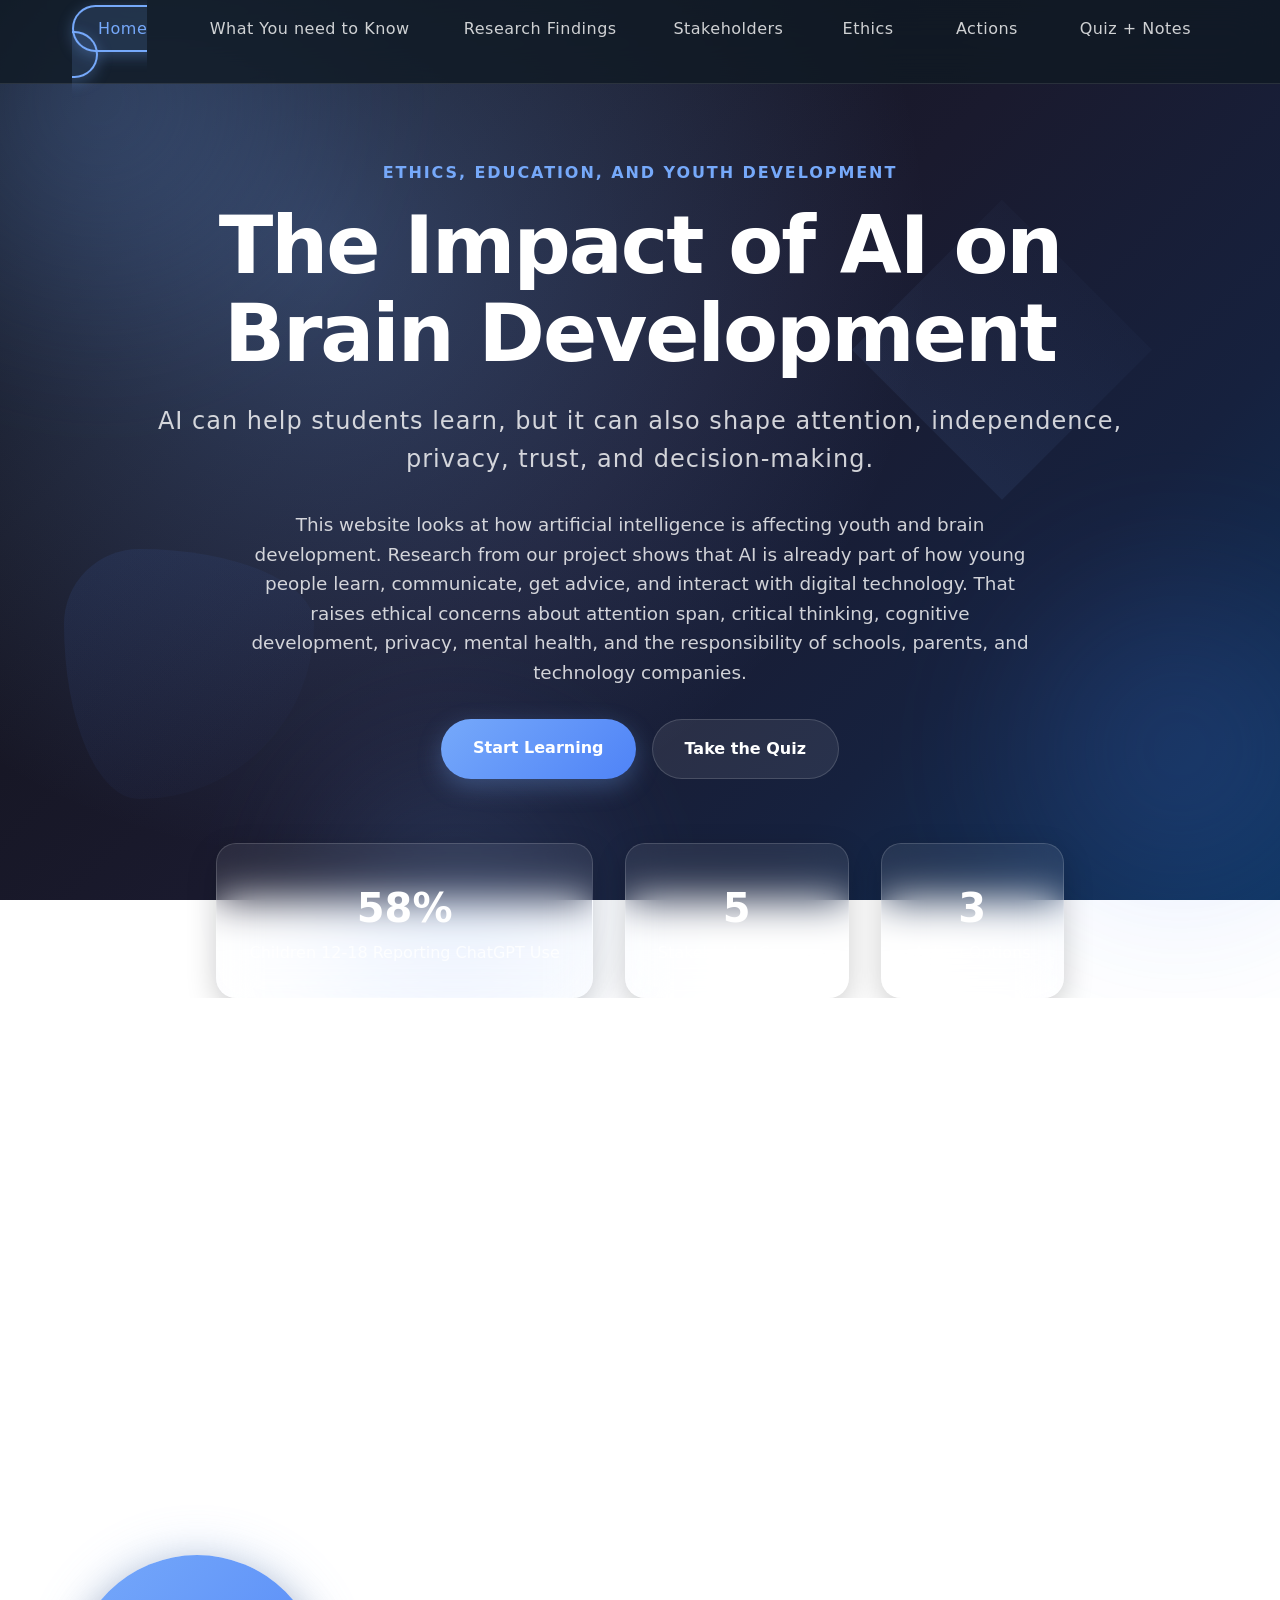
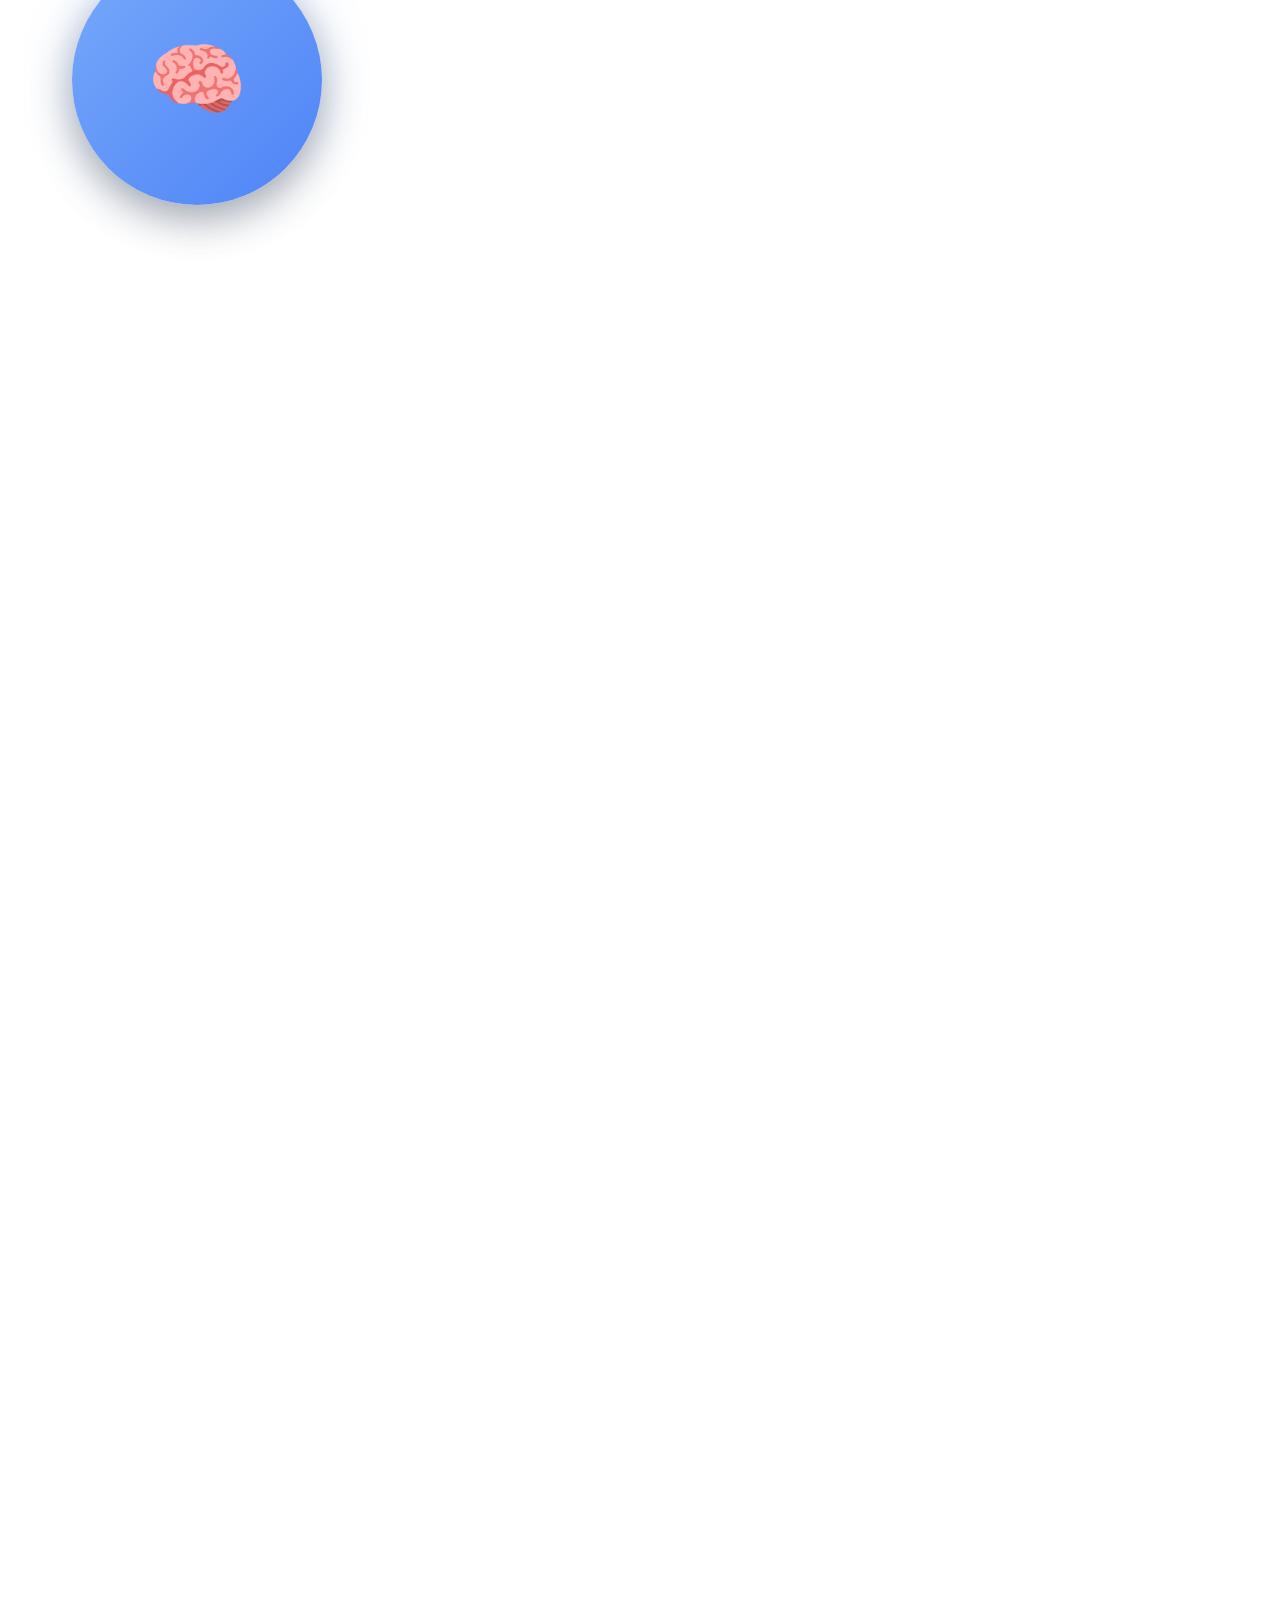
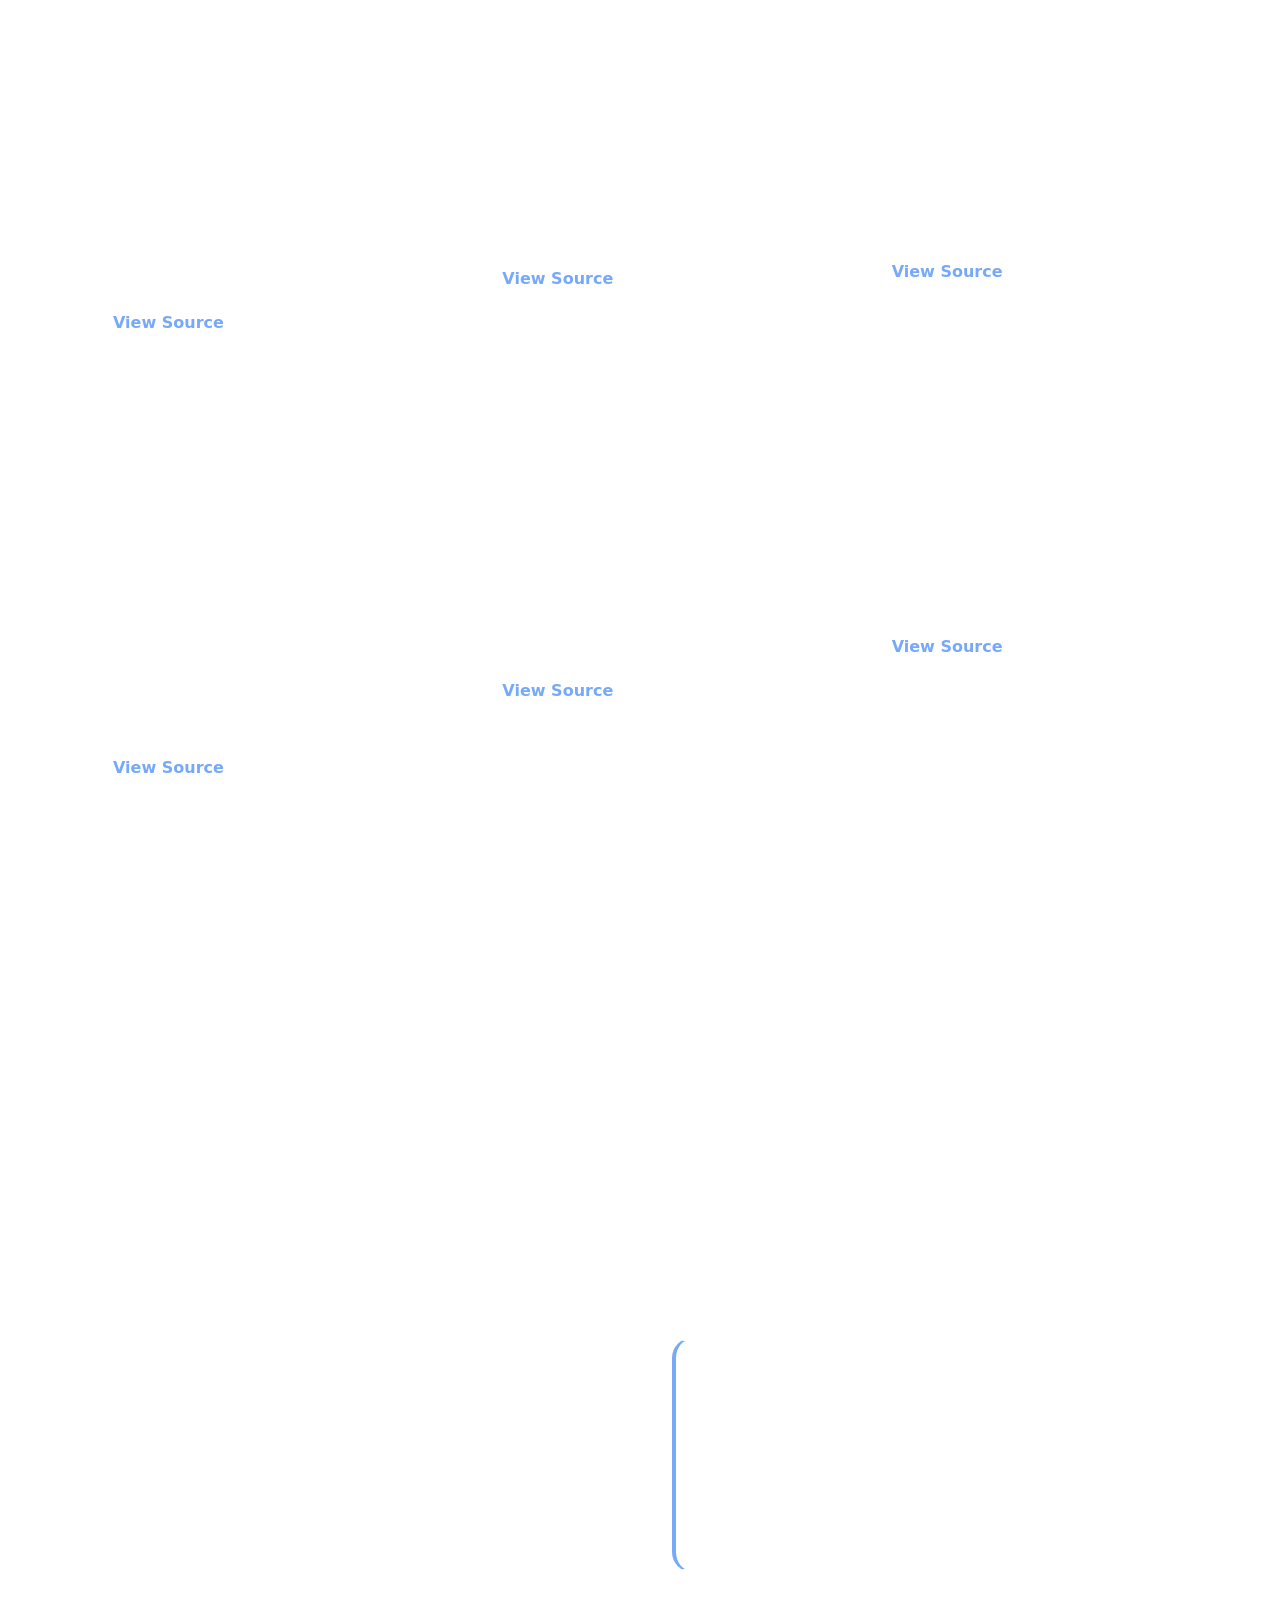
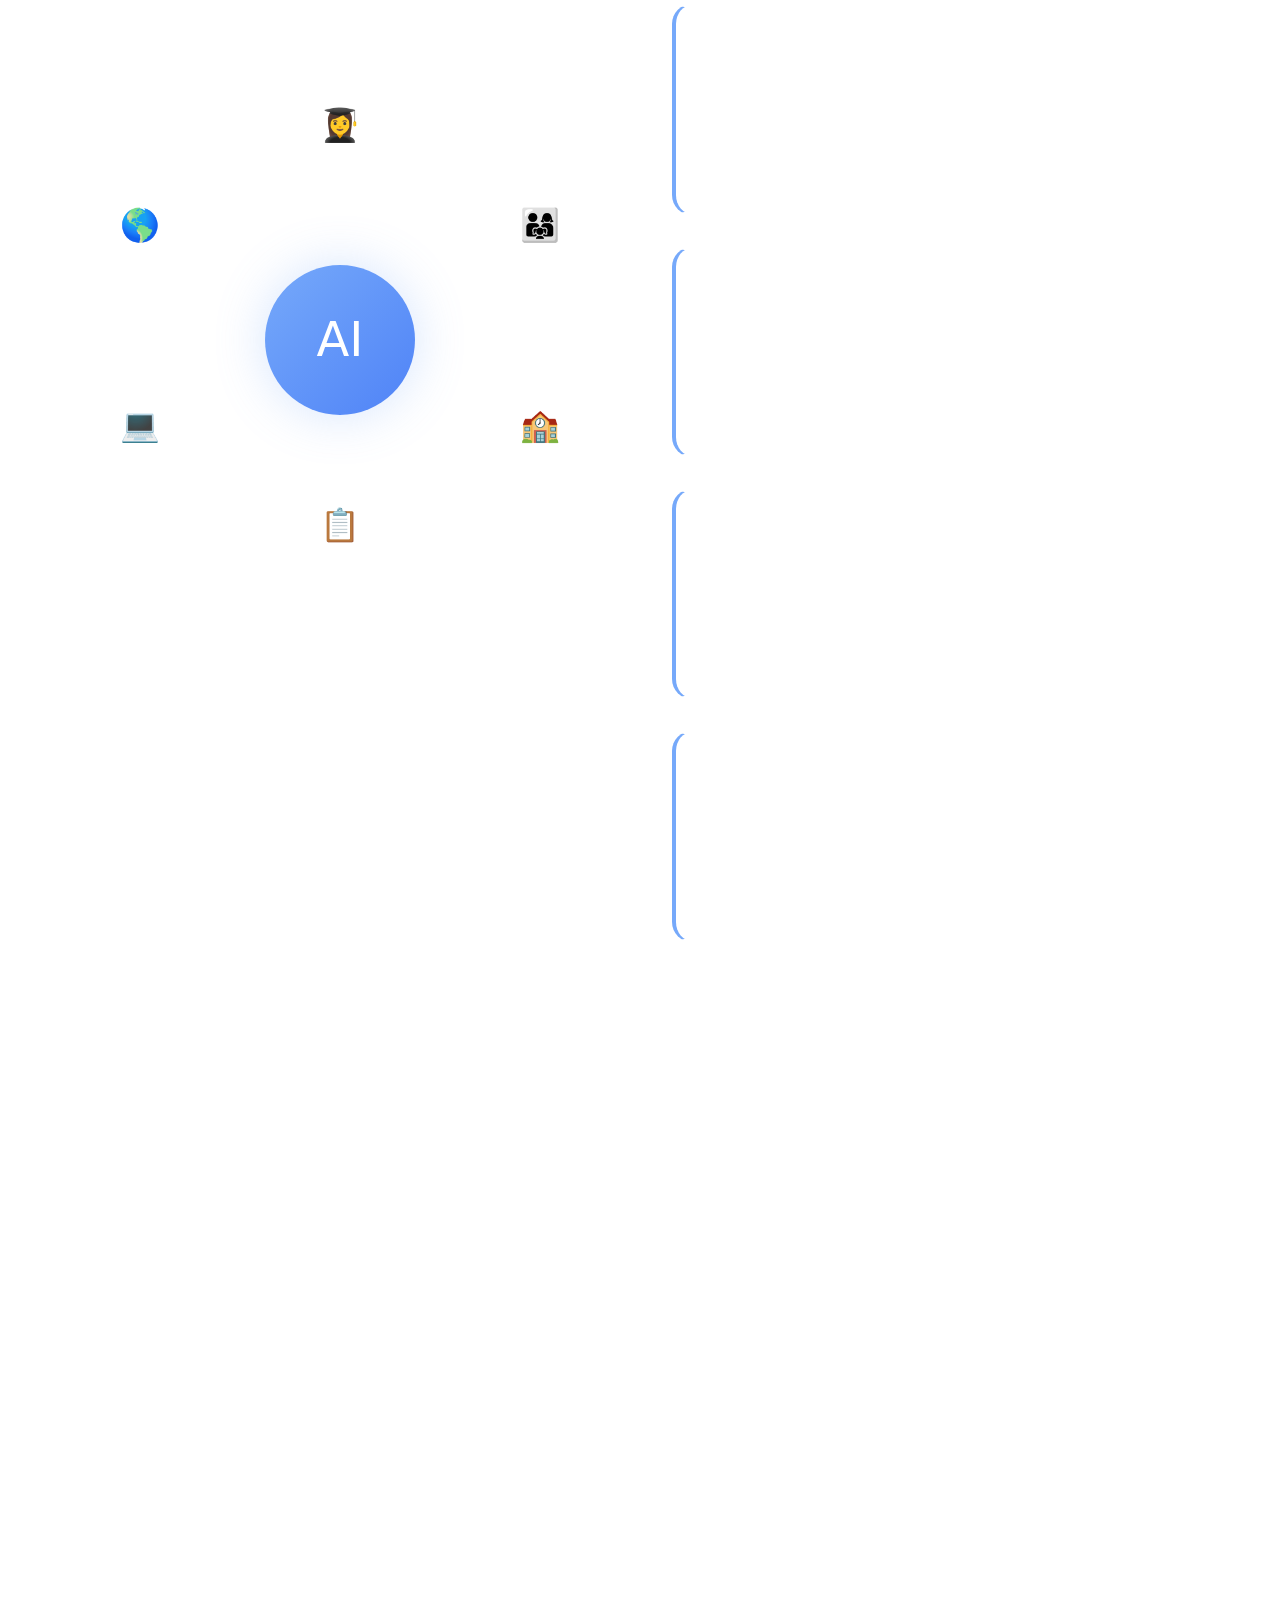
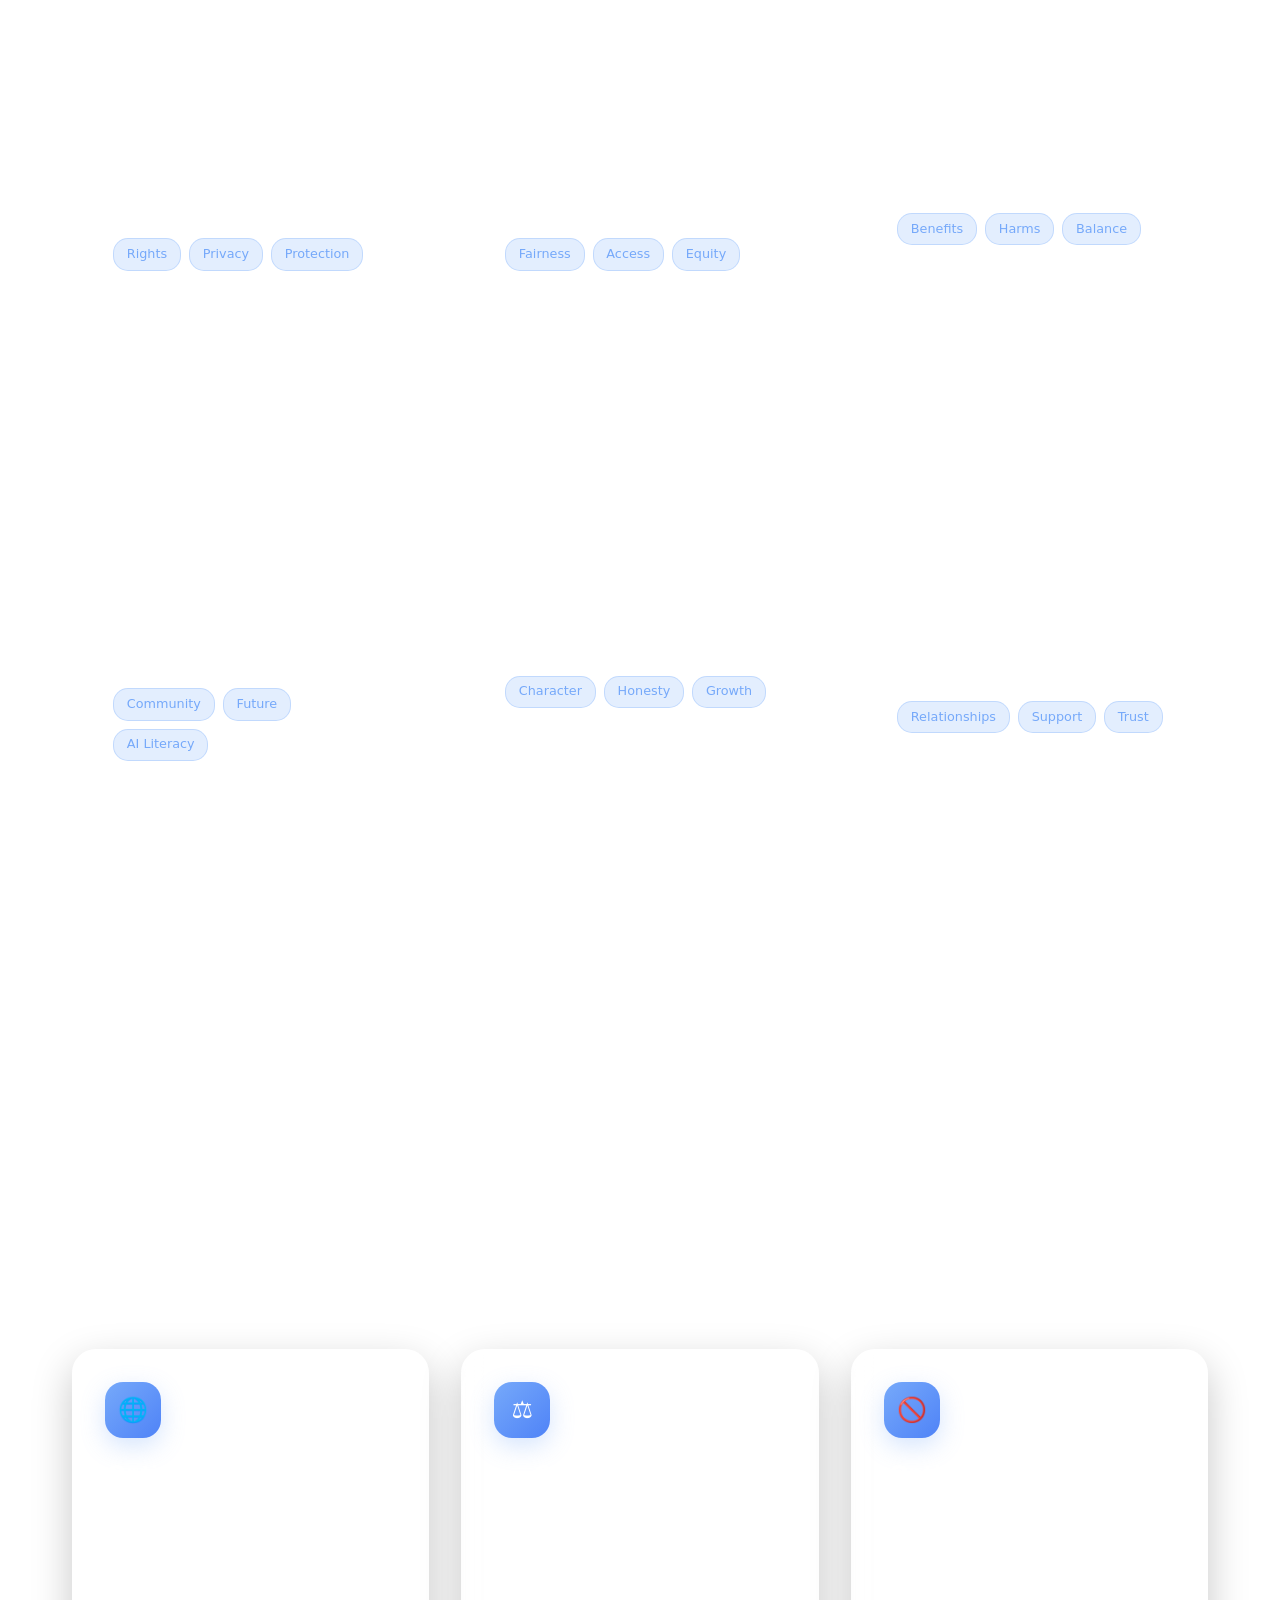
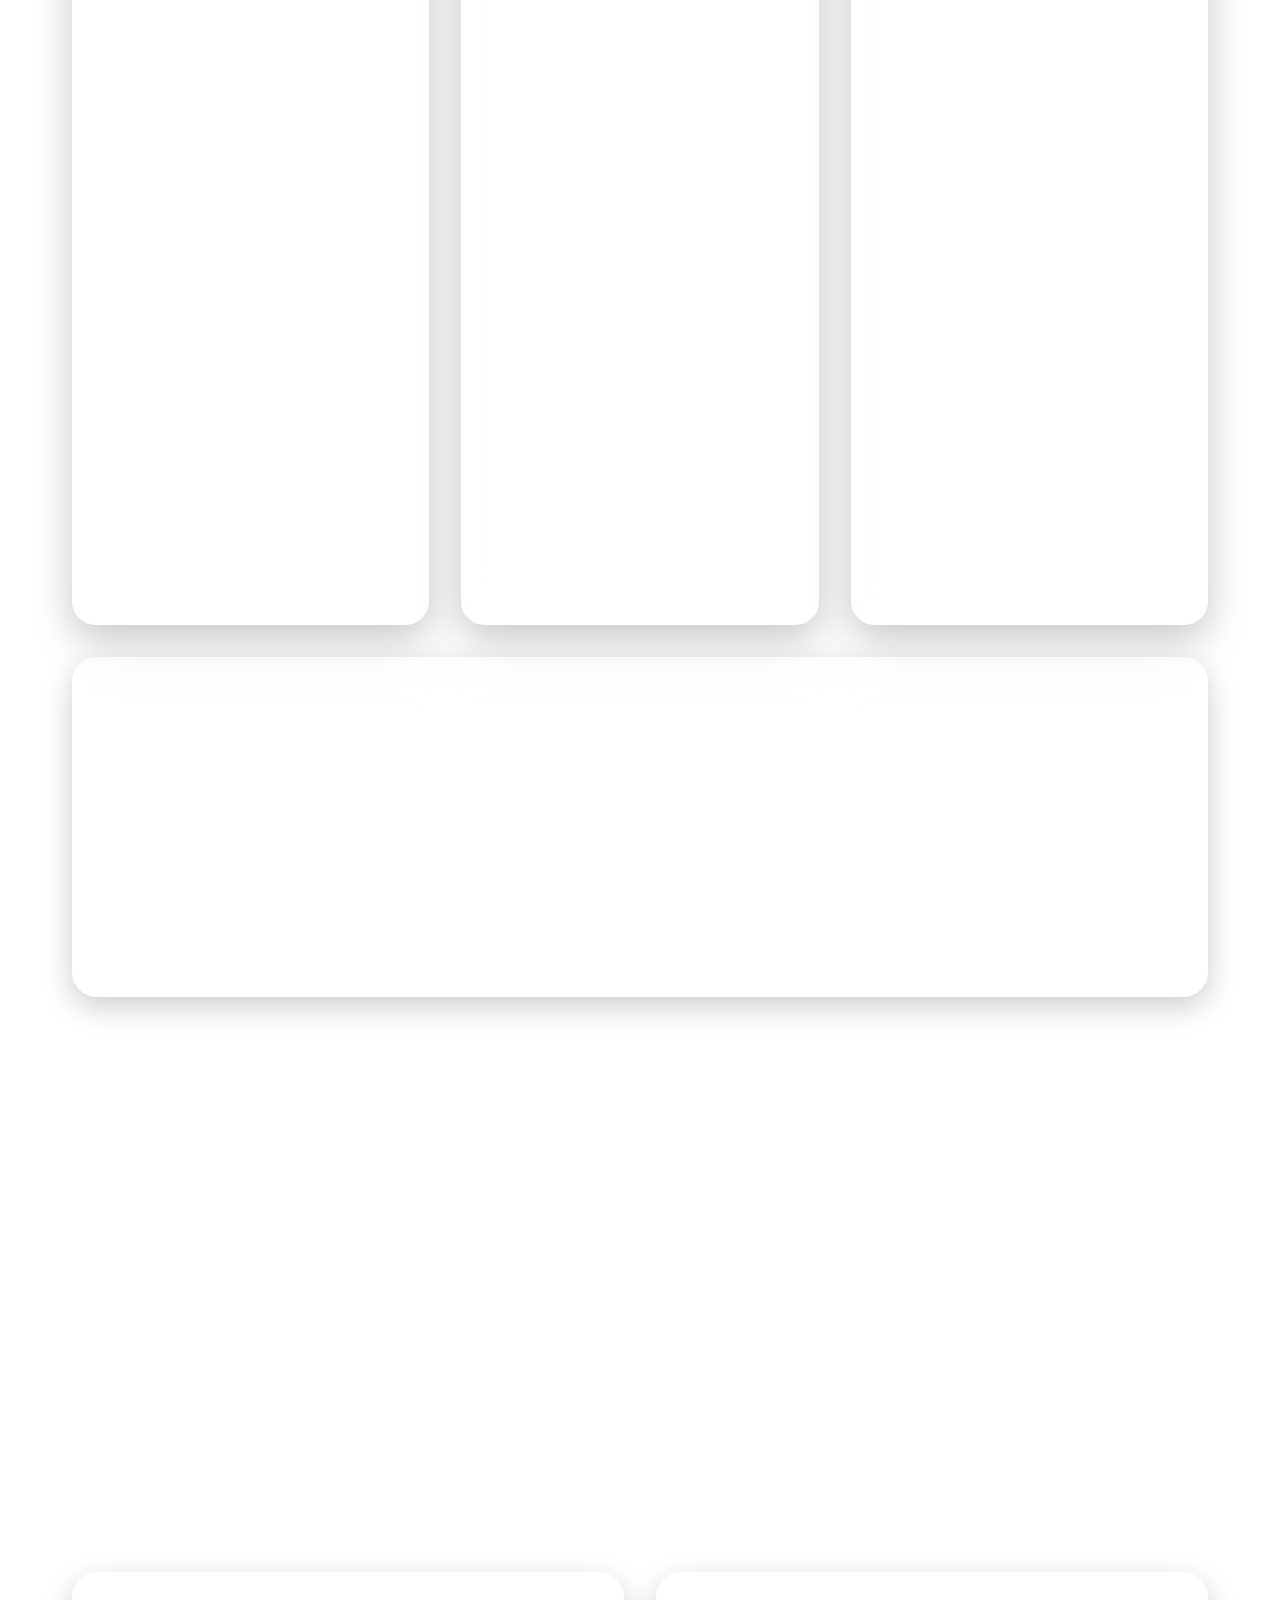
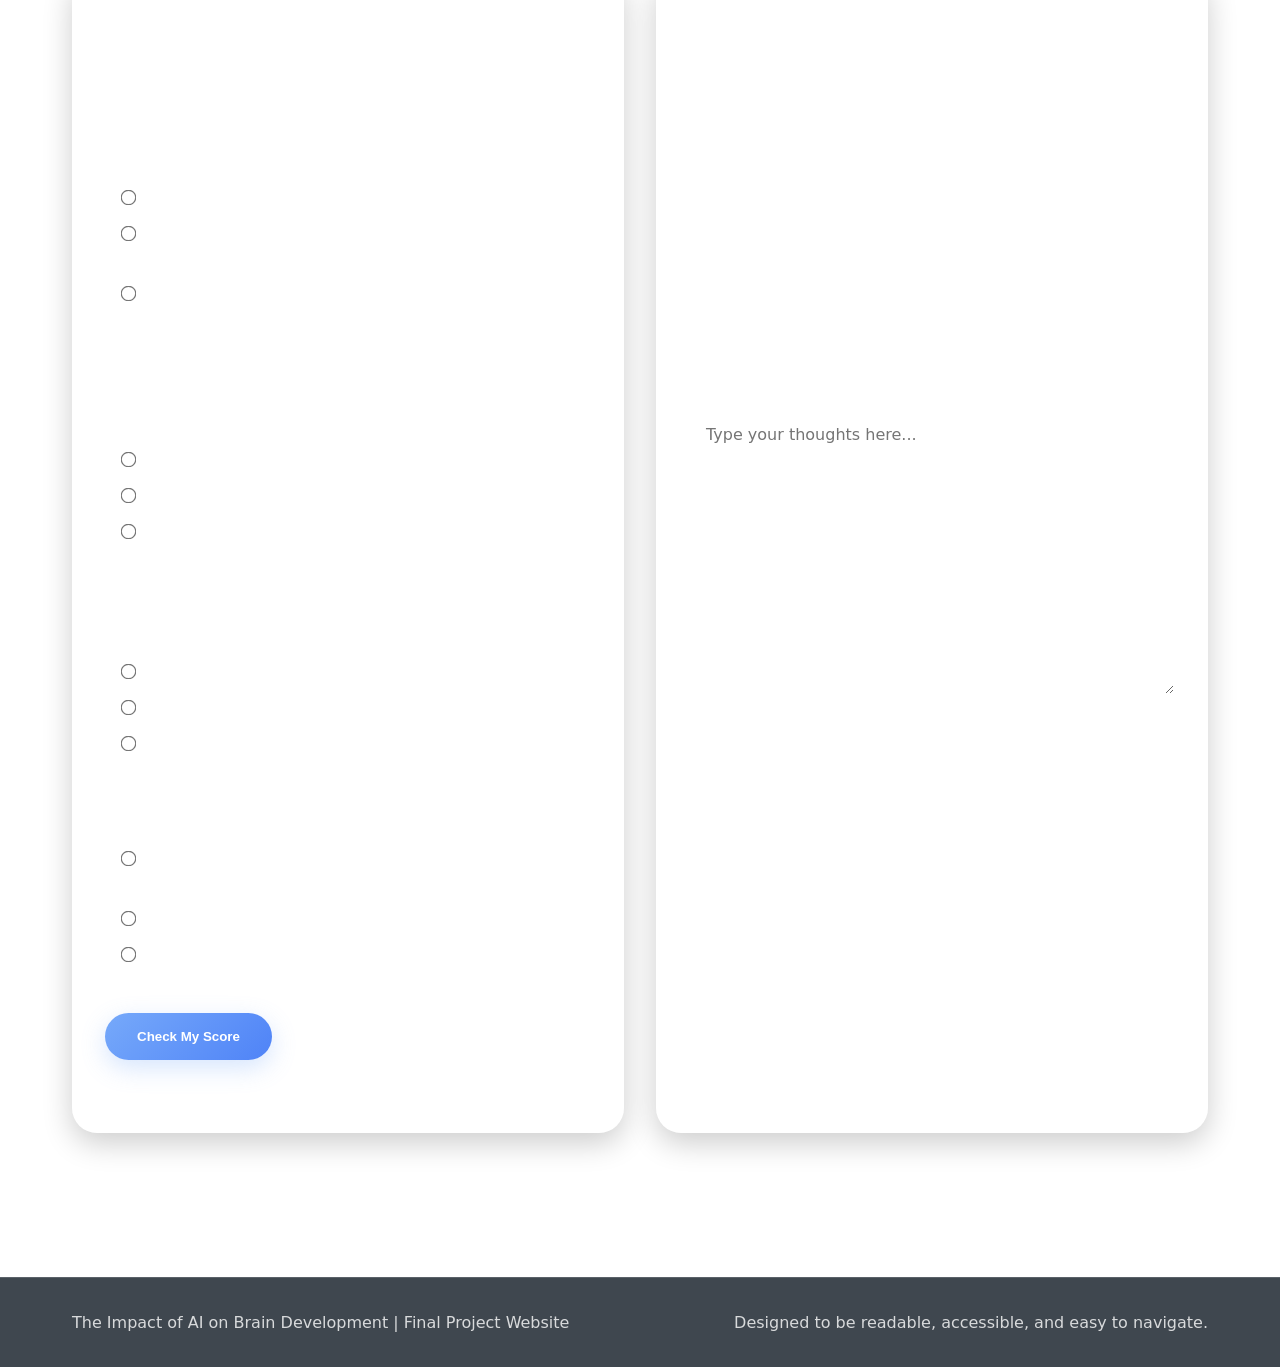
==== index.html @ db469151 "Final Project Website: The Impact of AI on Brain Development The site includes: - A homepage introdu" ====
<!DOCTYPE html>
<html lang="en">
<head>
    <meta charset="UTF-8">
    <meta name="viewport" content="width=device-width, initial-scale=1.0">
    <meta name="description" content="A student ethics website about AI use, youth brain development, stakeholders, and responsible action options.">
    <title>The Impact of AI on Brain Development</title>
    <link rel="stylesheet" href="tooplate-titan-style.css">
</head>

<body>
    <a class="skip-link" href="#main-content">Skip to main content</a>

    <nav id="navbar" aria-label="Main navigation">
        <div class="nav-container">
            <ul class="nav-links">
                <li><a href="#home">Home</a></li>
                <li><a href="#brain">What You need to Know</a></li>
                <li><a href="#sources">Research Findings</a></li>
                <li><a href="#stakeholders">Stakeholders</a></li>
                <li><a href="#ethics">Ethics</a></li>
                <li><a href="#actions">Actions</a></li>
                <li><a href="#interactive">Quiz + Notes</a></li>
            </ul>

            <button class="mobile-menu-btn" id="mobileMenuBtn" type="button" aria-label="Open mobile menu" aria-controls="mobileNav" aria-expanded="false">
                <span></span>
                <span></span>
                <span></span>
            </button>
        </div>

        <div class="mobile-nav" id="mobileNav">
            <ul>
                <li><a href="#home">Home</a></li>
                <li><a href="#brain">Importance</a></li>
                <li><a href="#sources">Research</a></li>
                <li><a href="#stakeholders">Stakeholders</a></li>
                <li><a href="#ethics">Ethics</a></li>
                <li><a href="#actions">Actions</a></li>
                <li><a href="#interactive">Quiz + Notes</a></li>
            </ul>
        </div>
    </nav>

    <main id="main-content">
        <section id="home" class="hero">
            <div class="hero-bg-animation" aria-hidden="true">
                <div class="floating-shape shape-1"></div>
                <div class="floating-shape shape-2"></div>
                <div class="floating-shape shape-3"></div>
                <div class="geo-shape geo-1"></div>
                <div class="geo-shape geo-2"></div>
                <div class="particles">
                    <span class="particle"></span>
                    <span class="particle"></span>
                    <span class="particle"></span>
                    <span class="particle"></span>
                    <span class="particle"></span>
                    <span class="particle"></span>
                    <span class="particle"></span>
                    <span class="particle"></span>
                    <span class="particle"></span>
                    <span class="particle"></span>
                </div>
            </div>

            <div class="hero-content">
                <p class="eyebrow">Ethics, education, and youth development</p>
                <h1>The Impact of AI on Brain Development</h1>

                <p class="subtitle">
                    AI can help students learn, but it can also shape attention, independence, privacy, trust, and decision-making.
                </p>

                <p class="hero-copy">
                    This website looks at how artificial intelligence is affecting youth and brain development.
                    Research from our project shows that AI is already part of how young people learn, communicate,
                    get advice, and interact with digital technology. That raises ethical concerns about attention span,
                    critical thinking, cognitive development, privacy, mental health, and the responsibility of schools,
                    parents, and technology companies.
                </p>

                <div class="cta-buttons">
                    <a href="#brain" class="cta-primary">Start Learning</a>
                    <a href="#interactive" class="cta-secondary">Take the Quiz</a>
                </div>

                <div class="stats-section" aria-label="Main focus areas">
                    <div class="stat-card">
                        <span class="stat-number">58%</span>
                        <span class="stat-label">Children 12-18 Reporting ChatGPT Use</span>
                    </div>

                    <div class="stat-card">
                        <span class="stat-number">5</span>
                        <span class="stat-label">Stakeholder Groups</span>
                    </div>

                    <div class="stat-card">
                        <span class="stat-number">3</span>
                        <span class="stat-label">Action Options</span>
                    </div>
                </div>
            </div>
        </section>

        <section id="brain" class="fade-in">
            <div class="container">
                <div class="section-header">
                    <h2 class="section-title">Brain Development and AI Use</h2>
                    <p class="section-subtitle">
                        The issue is not just whether AI is useful. The bigger question is how constant exposure to AI tools,
                        algorithms, and digital technology may change the way young people think, learn, communicate, and solve problems.
                    </p>
                </div>

                <div class="about-content">
                    <div class="about-intro research-intro">
                        <div class="research-circle" aria-hidden="true">🧠</div>

                        <div class="about-text">
                            <h3>Why this topic matters right now</h3>

                            <p>
                                Young people are using AI for homework help, writing support, studying, brainstorming,
                                entertainment, and even personal advice. One research point from our project showed that
                                children ages 12-18 reported using ChatGPT at a higher rate than parents, and many children
                                reported hiding their AI use from parents or teachers.
                            </p>

                            <p>
                                This matters because youth are still developing skills like attention, judgment, critical thinking,
                                emotional regulation, and independent problem-solving. If AI becomes the first answer to every
                                difficult task, students may lose chances to practice those skills on their own.
                            </p>
                        </div>
                    </div>

                    <div class="about-cards">
                        <article class="about-card">
                            <h4>Personalized Learning</h4>
                            <p>
                                AI can help students by explaining difficult concepts, adapting to a student's pace,
                                and giving support to students who may not have access to extra tutoring or academic help.
                                This can be especially helpful when AI is used as a support tool instead of a replacement for thinking.
                            </p>
                        </article>

                        <article class="about-card">
                            <h4>Cognitive Offloading</h4>
                            <p>
                                One major concern is cognitive offloading, which means students may let AI do the thinking for them.
                                If students constantly rely on AI for answers, they may weaken their own problem-solving, writing,
                                and reasoning skills.
                            </p>
                        </article>

                        <article class="about-card">
                            <h4>Mental Health Advice</h4>
                            <p>
                                Our research found that some adolescents and young adults are using chatbots for mental health advice.
                                While this can feel helpful, it is risky because AI is not the same as a trained therapist, counselor,
                                parent, or trusted adult.
                            </p>
                        </article>

                        <article class="about-card">
                            <h4>Trust and Misinformation</h4>
                            <p>
                                The Harvard research we looked at raised concerns that children may trust information from robots
                                similarly to how they trust adults. This makes AI literacy important because children need to learn
                                when AI may be wrong, biased, or unreliable.
                            </p>
                        </article>

                        <article class="about-card">
                            <h4>Creativity and Play</h4>
                            <p>
                                AI can also support creativity by helping children generate stories, artwork, music, and software.
                                This can create new ways to learn and play, but it still needs guidance so children remain active creators
                                instead of passive users.
                            </p>
                        </article>

                        <article class="about-card">
                            <h4>Risky or Harmful Content</h4>
                            <p>
                                Generative AI can expose young people to explicit, illegal, misleading, or controversial information.
                                It can also be misused to create fake images or manipulate young people, which raises serious safety concerns.
                            </p>
                        </article>
                    </div>
                </div>
            </div>
        </section>

        <section id="sources" class="fade-in">
            <div class="container">
                <div class="section-header">
                    <h2 class="section-title">Research Behind the Topic</h2>
                    <p class="section-subtitle">
                        These research areas helped shape the whole website. They show that AI has real benefits for young people,
                        but also serious risks involving learning, trust, mental health, privacy, and development.
                    </p>
                </div>
        
                <div class="about-cards">
                    <article class="about-card">
                        <h4>UNICEF</h4>
                        <p>
                            UNICEF helped us think about both the positives and negatives of generative AI for children.
                            The benefits include personalized learning, creativity, accessibility, and possible healthcare support.
                            The risks include explicit content, misinformation, sextortion, privacy issues, and unequal access.
                        </p>
                        <p>
                            <a href="https://pmc.ncbi.nlm.nih.gov/articles/PMC12683586/" target="_blank" rel="noopener noreferrer">
                                View Source
                            </a>
                        </p>
                    </article>
        
                    <article class="about-card">
                        <h4>Harvard Interview with Ying Xu</h4>
                        <p>
                            This research helped us think about child trust and AI literacy. It raised the concern that children may trust
                            robots and adults in similar ways, which means young people need to be taught how to question AI output.
                        </p>
                        <p>
                            <a href="https://health.ucdavis.edu/news/health-wellness/glp-1-and-health-beyond-weight-loss-in-the-ozempic-era/2025/11" target="_blank" rel="noopener noreferrer">
                                View Source
                            </a>
                        </p>
                    </article>
        
                    <article class="about-card">
                        <h4>School of Public Health</h4>
                        <p>
                            This source focused on adolescents and young adults using chatbots for mental health advice.
                            The issue is not that every interaction is harmful, but that AI advice can be risky when it replaces support
                            from trained professionals or trusted humans.
                        </p>
                        <p>
                            <a href="https://mcpress.mayoclinic.org/living-well/are-glp-1s-everything-we-hoped-for/" target="_blank" rel="noopener noreferrer">
                                View Source
                            </a>
                        </p>
                    </article>
        
                    <article class="about-card">
                        <h4>PMC Source</h4>
                        <p>
                            This source helped us organize AI's effects into areas like health information, cognition, mental health,
                            social connection, and nutrition education. It showed that AI can support learning and access, but it can also
                            increase bias, cognitive offloading, inaccurate advice, and unhealthy dependence.
                        </p>
                        <p>
                            <a href="https://www.bswhealth.com/blog/glp-1-medications-explained-benefits-risks-how-they-work" target="_blank" rel="noopener noreferrer">
                                View Source
                            </a>
                        </p>
                    </article>
        
                    <article class="about-card">
                        <h4>APA Recommendations</h4>
                        <p>
                            The APA recommendations helped shape our action options. They support healthy boundaries, age-appropriate defaults,
                            transparency, human oversight, reduced persuasive design, and AI literacy for young users.
                        </p>
                        <p>
                            <a href="https://health.osu.edu/wellness/exercise-and-nutrition/activiating-glp-1-naturally" target="_blank" rel="noopener noreferrer">
                                View Source
                            </a>
                        </p>
                    </article>
        
                    <article class="about-card">
                        <h4>Additional Research Source</h4>
                        <p>
                            This additional source gives more background information connected to the larger research behind our project.
                        </p>
                        <p>
                            <a href="https://news.cuanschutz.edu/health-and-wellness/the-crucial-role-of-balanced-nutrition-and-exercise-with-weight-loss-medications" target="_blank" rel="noopener noreferrer">
                                View Source
                            </a>
                        </p>
                    </article>
                </div>
            </div>
        </section>

        <section id="stakeholders" class="fade-in">
            <div class="container">
                <div class="section-header">
                    <h2 class="section-title">Who Is Affected?</h2>
                    <p class="section-subtitle">
                        AI in education and youth life affects more than just students. The choices schools and companies make can change expectations for families,
                        teachers, administrators, and society as a whole.
                    </p>
                </div>

                <div class="skills-container">
                    <div class="skills-wrapper stakeholder-layout">
                        <div class="skills-visual" aria-hidden="true">
                            <div class="skills-circle stakeholder-circle">
                                <div class="skill-node">
                                    <div class="skill-icon">👩‍🎓</div>
                                    <div class="skill-name">Youth</div>
                                </div>

                                <div class="skill-node">
                                    <div class="skill-icon">👨‍👩‍👧</div>
                                    <div class="skill-name">Parents</div>
                                </div>

                                <div class="skill-node">
                                    <div class="skill-icon">🏫</div>
                                    <div class="skill-name">Teachers</div>
                                </div>

                                <div class="skill-node">
                                    <div class="skill-icon">📋</div>
                                    <div class="skill-name">Admins</div>
                                </div>

                                <div class="skill-node">
                                    <div class="skill-icon">💻</div>
                                    <div class="skill-name">Tech</div>
                                </div>

                                <div class="skill-node">
                                    <div class="skill-icon">🌎</div>
                                    <div class="skill-name">Society</div>
                                </div>

                                <div class="skills-center">AI</div>
                            </div>
                        </div>

                        <div class="skills-list">
                            <article class="skill-item">
                                <h4>Youth</h4>
                                <p>
                                    Youth are the direct users of AI tools and chatbots. They may benefit from personalized learning,
                                    creativity tools, accessibility support, and faster help with schoolwork. However, they are also at risk
                                    of shorter attention spans, weaker critical thinking, overreliance, privacy issues, and exposure to harmful content.
                                </p>
                            </article>

                            <article class="skill-item">
                                <h4>Parents and Guardians</h4>
                                <p>
                                    Parents are affected because they may not know how much their children are using AI or whether it is helping
                                    or hurting their learning. The research also points out that some children hide AI use from adults, which can
                                    create distrust between students, parents, and teachers.
                                </p>
                            </article>

                            <article class="skill-item">
                                <h4>Teachers</h4>
                                <p>
                                    Teachers now have to decide whether submitted work came from a student or from AI. This can create distrust
                                    in the classroom. At the same time, teachers may also use AI to create class materials, which raises questions
                                    about accuracy, fairness, and how AI should be used in education.
                                </p>
                            </article>

                            <article class="skill-item">
                                <h4>School Administrators</h4>
                                <p>
                                    Administrators must decide whether AI should be allowed, limited, or restricted. Their policies affect students,
                                    teachers, parents, and school culture. They also have to think about fairness, academic honesty, blocked websites,
                                    and whether students are being prepared for a future where AI is common.
                                </p>
                            </article>

                            <article class="skill-item">
                                <h4>Technology Companies</h4>
                                <p>
                                    Tech companies create the AI tools, algorithms, and chatbots that young people use. Our research raises concerns
                                    about persuasive design, privacy, built-in bias, and whether companies are doing enough to protect young users
                                    instead of focusing mainly on profit and engagement.
                                </p>
                            </article>
                        </div>
                    </div>
                </div>
            </div>
        </section>

        <section id="ethics" class="fade-in">
            <div class="container">
                <div class="section-header">
                    <h2 class="section-title">The Ethical Issues</h2>
                    <p class="section-subtitle">
                        The ethical issue is that AI systems are becoming a major part of how young people learn,
                        communicate, and make decisions. This raises questions about responsibility, fairness,
                        privacy, long-term development, and how tech companies design tools for youth.
                    </p>
                </div>

                <div class="portfolio-grid ethics-grid">
                    <article class="portfolio-card text-card">
                        <div class="portfolio-content">
                            <h3 class="portfolio-title">Rights Lens</h3>
                            <p class="portfolio-description">
                                Youth have an interest in accessing useful technology, but they also have a right to privacy,
                                safety, and protection from tools they may not fully understand. This matters when students share
                                personal information with AI tools or use chatbots for sensitive advice.
                            </p>
                            <div class="portfolio-tags">
                                <span class="tag">Rights</span>
                                <span class="tag">Privacy</span>
                                <span class="tag">Protection</span>
                            </div>
                        </div>
                    </article>

                    <article class="portfolio-card text-card">
                        <div class="portfolio-content">
                            <h3 class="portfolio-title">Justice Lens</h3>
                            <p class="portfolio-description">
                                AI access is not equal for every student. Some students may benefit from AI tools, while others may be harmed
                                by bias, misinformation, or unequal access. Schools need policies that are fair for students with different
                                resources and support systems.
                            </p>
                            <div class="portfolio-tags">
                                <span class="tag">Fairness</span>
                                <span class="tag">Access</span>
                                <span class="tag">Equity</span>
                            </div>
                        </div>
                    </article>

                    <article class="portfolio-card text-card">
                        <div class="portfolio-content">
                            <h3 class="portfolio-title">Utilitarian Lens</h3>
                            <p class="portfolio-description">
                                This lens asks which option creates the most good and the least harm for the greatest number of people.
                                Limited AI access may create the best balance because students can still benefit from AI while schools and families reduce risks.
                            </p>
                            <div class="portfolio-tags">
                                <span class="tag">Benefits</span>
                                <span class="tag">Harms</span>
                                <span class="tag">Balance</span>
                            </div>
                        </div>
                    </article>

                    <article class="portfolio-card text-card">
                        <div class="portfolio-content">
                            <h3 class="portfolio-title">Communitarian Lens</h3>
                            <p class="portfolio-description">
                                This lens focuses on what best serves the community as a whole. Since AI is becoming part of society,
                                students may need guided access so they can learn how to use it responsibly instead of being completely cut off.
                            </p>
                            <div class="portfolio-tags">
                                <span class="tag">Community</span>
                                <span class="tag">Future</span>
                                <span class="tag">AI Literacy</span>
                            </div>
                        </div>
                    </article>

                    <article class="portfolio-card text-card">
                        <div class="portfolio-content">
                            <h3 class="portfolio-title">Virtue Lens</h3>
                            <p class="portfolio-description">
                                This lens asks what kind of people students are becoming. AI should support curiosity, honesty, patience,
                                and independence instead of encouraging shortcuts, shallow thinking, or dishonest schoolwork.
                            </p>
                            <div class="portfolio-tags">
                                <span class="tag">Character</span>
                                <span class="tag">Honesty</span>
                                <span class="tag">Growth</span>
                            </div>
                        </div>
                    </article>

                    <article class="portfolio-card text-card">
                        <div class="portfolio-content">
                            <h3 class="portfolio-title">Care Ethics Lens</h3>
                            <p class="portfolio-description">
                                Care ethics focuses on relationships and responsibility. Schools, parents, and companies should consider how AI affects trust,
                                support, and the emotional needs of young people, especially when chatbots are used for personal or mental health advice.
                            </p>
                            <div class="portfolio-tags">
                                <span class="tag">Relationships</span>
                                <span class="tag">Support</span>
                                <span class="tag">Trust</span>
                            </div>
                        </div>
                    </article>
                </div>
            </div>
        </section>

        <section id="actions" class="fade-in">
            <div class="container">
                <div class="section-header">
                    <h2 class="section-title">Options for Action</h2>
                    <p class="section-subtitle">
                        There is not one perfect answer to how youth should use AI. Our project looks at three possible options:
                        full access, limited access, and restriction in school settings. Each option has benefits, risks, and different
                        impacts on students, parents, teachers, administrators, and tech companies.
                    </p>
                </div>

                <div class="action-card-grid">
                    <article class="mini-action-card">
                        <div class="mini-action-icon">🌐</div>
                        <h3>Option 1: Full Access to AI</h3>
                        <p>
                            One option is to allow youth to have full access to AI technologies and future AI advancements.
                            This option recognizes that the world is changing and that young people will need to understand AI,
                            machine learning, and digital tools to participate in future education and work.
                        </p>

                        <p>
                            The main benefit is that students can become more familiar with AI and learn how to use it early.
                            This connects to a communitarian lens because it could serve the community by preparing youth for a society
                            where AI is already becoming normal.
                        </p>

                        <p>
                            The downside is that full access could increase overreliance, weaken critical thinking, shorten attention spans,
                            create more privacy concerns, and make it harder for teachers to know what work came from the student.
                        </p>
                    </article>

                    <article class="mini-action-card">
                        <div class="mini-action-icon">⚖️</div>
                        <h3>Option 2: Limited Access to AI</h3>
                        <p>
                            A second option is to give youth limited access to AI. This means students would still be allowed to use AI,
                            but with rules, supervision, age-appropriate defaults, and boundaries depending on the task.
                        </p>

                        <p>
                            This option tries to balance the rights and interests of multiple groups. Students still get access to helpful
                            learning tools, while parents, teachers, and school administrators get more control over how AI is used.
                        </p>

                        <p>
                            This fits a utilitarian lens because it tries to create the greatest good for the most stakeholders.
                            The main challenge is that limited access can be hard to enforce, and not all families or schools have the same resources.
                        </p>
                    </article>

                    <article class="mini-action-card">
                        <div class="mini-action-icon">🚫</div>
                        <h3>Option 3: Restrict AI in Schools</h3>
                        <p>
                            A third option is to restrict youth from using AI in school settings. Schools could do this through district policies,
                            blocked websites, software restrictions, and assignment rules that require students to complete work without AI.
                        </p>

                        <p>
                            The benefit is that this could protect students from overusing AI and help preserve independent thinking,
                            writing skills, and problem-solving. It could also make it easier for teachers to evaluate student work honestly.
                        </p>

                        <p>
                            The downside is that this option may not fully respect students' access to technology, and it would not stop AI use at home.
                            It could also leave students less prepared for a future where AI literacy matters.
                        </p>
                    </article>
                </div>

                <div class="discussion-box">
                    <h3>Discussion Questions</h3>
                    <ol>
                        <li>Do you think AI will be a problem in the future for future generations?</li>
                        <li>How can we change school policies to engage students?</li>
                        <li>Will school administrations be held accountable, or will students and children be held accountable when it comes to worse or better test scores?</li>
                        <li>How is AI changing how young people understand the credibility and authenticity of online information?</li>
                        <li>How can parents help children understand that their academics and learning matter, instead of just using AI for everything?</li>
                    </ol>
                </div>
            </div>
        </section>

        <section id="interactive" class="fade-in">
            <div class="container">
                <div class="section-header">
                    <h2 class="section-title">Interactive Quiz and Reflection Notes</h2>
                    <p class="section-subtitle">
                        Use this section to check your understanding of the research and write down what you think schools,
                        families, and technology companies should do about youth AI use.
                    </p>
                </div>

                <div class="interactive-grid">
                    <div class="interactive-card" aria-labelledby="quiz-heading">
                        <h3 id="quiz-heading">Quick Quiz</h3>
                        <p>Answer these questions based on the website.</p>

                        <form id="aiQuiz">
                            <fieldset>
                                <legend>1. What is one concern about youth using AI often?</legend>

                                <label>
                                    <input type="radio" name="q1" value="wrong">
                                    AI always makes students better writers.
                                </label>

                                <label>
                                    <input type="radio" name="q1" value="correct">
                                    Students may rely on AI instead of practicing critical thinking.
                                </label>

                                <label>
                                    <input type="radio" name="q1" value="wrong">
                                    AI only affects adults.
                                </label>
                            </fieldset>

                            <fieldset>
                                <legend>2. Which stakeholder has to deal with grading, cheating concerns, and AI-generated schoolwork?</legend>

                                <label>
                                    <input type="radio" name="q2" value="wrong">
                                    Only technology companies
                                </label>

                                <label>
                                    <input type="radio" name="q2" value="correct">
                                    Teachers
                                </label>

                                <label>
                                    <input type="radio" name="q2" value="wrong">
                                    Only parents
                                </label>
                            </fieldset>

                            <fieldset>
                                <legend>3. Which action option tries to balance student access with rules and supervision?</legend>

                                <label>
                                    <input type="radio" name="q3" value="wrong">
                                    Full access with no limits
                                </label>

                                <label>
                                    <input type="radio" name="q3" value="correct">
                                    Limited access to AI
                                </label>

                                <label>
                                    <input type="radio" name="q3" value="wrong">
                                    Ignoring AI completely
                                </label>
                            </fieldset>

                            <fieldset>
                                <legend>4. Why is AI literacy important for children?</legend>

                                <label>
                                    <input type="radio" name="q4" value="correct">
                                    It helps children understand that AI can be wrong, biased, or unreliable.
                                </label>

                                <label>
                                    <input type="radio" name="q4" value="wrong">
                                    It teaches children to trust every AI answer.
                                </label>

                                <label>
                                    <input type="radio" name="q4" value="wrong">
                                    It removes the need for teachers and parents.
                                </label>
                            </fieldset>

                            <button class="cta-primary quiz-button" type="submit">Check My Score</button>
                        </form>

                        <p id="quizResult" class="quiz-result" role="status" aria-live="polite"></p>
                    </div>

                    <div class="interactive-card" aria-labelledby="notes-heading">
                        <h3 id="notes-heading">Reflection Notepad</h3>
                        <p>Write a quick response to one of these questions:</p>

                        <ul class="question-list">
                            <li>Should schools fully allow, limit, or restrict AI use?</li>
                            <li>How can students use AI without losing independence?</li>
                            <li>What responsibility do tech companies have toward young users?</li>
                            <li>How can parents help children understand that learning matters?</li>
                            <li>How is AI changing how young people judge credibility and authenticity online?</li>
                        </ul>

                        <label class="note-label" for="reflectionNotes">Your notes</label>
                        <textarea id="reflectionNotes" rows="10" placeholder="Type your thoughts here..."></textarea>

                        <div class="note-actions">
                            <button class="cta-secondary" id="saveNotes" type="button">Save Notes</button>
                            <button class="cta-secondary" id="clearNotes" type="button">Clear</button>
                        </div>

                        <p id="notesStatus" class="quiz-result" role="status" aria-live="polite"></p>
                    </div>
                </div>
            </div>
        </section>
    </main>

    <footer class="site-footer">
        <div class="container footer-bottom">
            <p>The Impact of AI on Brain Development | Final Project Website</p>
            <p>Designed to be readable, accessible, and easy to navigate.</p>
        </div>
    </footer>

    <script src="tooplate-titan-script.js"></script>
</body>
</html>
---- tooplate-titan-style.css ----
@charset "utf-8";
/* CSS Document 

Tooplate 2147 Titan Folio

https://www.tooplate.com/view/2147-titan-folio

*/

* {
    margin: 0;
    padding: 0;
    box-sizing: border-box;
}

:root {
    --glass-bg: rgba(255, 255, 255, 0.08);
    --glass-border: rgba(255, 255, 255, 0.15);
    --accent-blue: #76a9fa;
    --accent-blue-dark: #4f83f7;
    --accent-glow: rgba(118, 169, 250, 0.3);
    --text-primary: #ffffff;
    --text-secondary: rgba(255, 255, 255, 0.8);
    --text-tertiary: rgba(255, 255, 255, 0.6);
}

body {
    font-family: 'Segoe UI', system-ui, -apple-system, sans-serif;
    background: linear-gradient(135deg, #0a0a0f 0%, #151520 25%, #1a1a2e 50%, #16213e 75%, #0f3460 100%);
    background-attachment: fixed;
    color: var(--text-primary);
    overflow-x: hidden;
    min-height: 100vh;
    line-height: 1.6;
}

p a {
	color: #FFF;
}

/* Container */
.container {
    max-width: 1200px;
    margin: 0 auto;
    padding: 0 2rem;
}

/* Navigation */
nav {
    position: fixed;
    top: 0;
    width: 100%;
    z-index: 1000;
    padding: 1rem 0;
    transition: all 0.3s ease;
    background: rgba(15, 25, 35, 0.8);
    backdrop-filter: blur(20px);
    -webkit-backdrop-filter: blur(20px);
    border-bottom: 1px solid rgba(255, 255, 255, 0.1);
}

nav.scrolled {
    background: rgba(15, 25, 35, 0.95);
    box-shadow: 0 4px 30px rgba(0, 0, 0, 0.3);
}

.nav-container {
    max-width: 1200px;
    margin: 0 auto;
    display: flex;
    justify-content: space-between;
    align-items: center;
    padding: 0 2rem;
    flex-wrap: wrap;
    gap: 1rem;
}

@media (max-width: 1000px) {
    .nav-container {
        justify-content: center;
        flex-direction: column;
        gap: 1.5rem;
        padding: 1rem 2rem;
    }
    
    .logo {
        order: 1;
    }
    
    .nav-links {
        order: 2;
        flex-wrap: wrap;
        justify-content: center;
    }
    
    .mobile-menu-btn {
        display: none !important;
    }
    
    .hero {
        padding-top: 240px;
    }
}

@media (max-width: 880px) {
    .hero {
        padding-top: 160px;
    }
}

.logo {
    display: flex;
    align-items: center;
    gap: 0.5rem;
    text-decoration: none;
    color: inherit;
}

.logo-icon {
    width: 40px;
    height: 40px;
    background: linear-gradient(135deg, var(--accent-blue), var(--accent-blue-dark));
    border-radius: 10px;
    display: flex;
    align-items: center;
    justify-content: center;
    box-shadow: 0 4px 12px var(--accent-glow);
    font-size: 1.2rem;
}

.logo-text {
    font-size: 1.8rem;
    font-weight: 700;
    color: var(--text-primary);
    letter-spacing: -0.5px;
}

.nav-links {
    display: flex;
    list-style: none;
    gap: 1rem;
}

.nav-links a {
    color: var(--text-secondary);
    text-decoration: none;
    padding: 0.75rem 1.5rem;
    border-radius: 50px;
    transition: all 0.3s ease;
    font-weight: 500;
    letter-spacing: 0.5px;
    position: relative;
    border: 2px solid transparent;
}

.nav-links a::after {
    content: '';
    position: absolute;
    bottom: -5px;
    left: 50%;
    width: 0;
    height: 2px;
    background: var(--accent-blue);
    transition: all 0.3s ease;
    transform: translateX(-50%);
}

.nav-links a:hover {
    color: var(--accent-blue);
    border-color: var(--accent-blue);
    transform: translateY(-2px);
    background: rgba(118, 169, 250, 0.1);
}

.nav-links a:hover::after {
    width: 60%;
}

.nav-links a.active {
    color: var(--accent-blue);
    background: rgba(118, 169, 250, 0.15);
    border-color: var(--accent-blue);
    box-shadow: 0 4px 15px var(--accent-glow);
}

/* Mobile menu */
.mobile-menu-btn {
    display: none;
    flex-direction: column;
    cursor: pointer;
    gap: 4px;
    padding: 0.5rem;
}

.mobile-menu-btn span {
    width: 25px;
    height: 3px;
    background: var(--text-primary);
    border-radius: 2px;
    transition: all 0.3s ease;
}

.mobile-menu-btn.active span:nth-child(1) {
    transform: rotate(45deg) translate(6px, 6px);
}

.mobile-menu-btn.active span:nth-child(2) {
    opacity: 0;
}

.mobile-menu-btn.active span:nth-child(3) {
    transform: rotate(-45deg) translate(6px, -6px);
}

.mobile-nav {
    position: fixed;
    top: 80px;
    left: 0;
    width: 100%;
    background: rgba(15, 25, 35, 0.95);
    backdrop-filter: blur(30px);
    -webkit-backdrop-filter: blur(30px);
    transform: translateY(-100%);
    transition: transform 0.3s ease;
    border-bottom: 1px solid rgba(255, 255, 255, 0.1);
    opacity: 0;
    pointer-events: none;
}

.mobile-nav.active {
    transform: translateY(0);
    opacity: 1;
    pointer-events: auto;
}

.mobile-nav ul {
    list-style: none;
    padding: 2rem;
    display: flex;
    flex-direction: column;
    gap: 1rem;
}

.mobile-nav a {
    color: var(--text-secondary);
    text-decoration: none;
    padding: 1rem;
    border-radius: 15px;
    transition: all 0.3s ease;
    text-align: center;
    font-weight: 500;
    display: block;
    position: relative;
    border: 2px solid transparent;
}

.mobile-nav a:hover {
    color: var(--accent-blue);
    background: rgba(118, 169, 250, 0.1);
    border-color: var(--accent-blue);
}

.mobile-nav a.active {
    color: var(--accent-blue);
    background: rgba(118, 169, 250, 0.15);
    border-color: var(--accent-blue);
}

/* Section styling */
section {
    padding: 5rem 0;
    position: relative;
}

.section-header {
    text-align: center;
    margin-top: 4rem;
    margin-bottom: 4rem;
}

.section-title {
    font-size: clamp(2rem, 5vw, 3.5rem);
    font-weight: 700;
    margin-bottom: 1rem;
    color: var(--text-primary);
    letter-spacing: -1px;
}

.section-subtitle {
    font-size: 1.2rem;
    color: var(--text-secondary);
    max-width: 600px;
    margin: 0 auto;
}

/* Hero section */
.hero {
    min-height: 100vh;
    display: flex;
    align-items: center;
    justify-content: center;
    padding: 160px 2rem 0;
    position: relative;
    overflow: hidden;
}

/* Animated background elements */
.hero-bg-animation {
    position: absolute;
    top: 0;
    left: 0;
    right: 0;
    bottom: 0;
    overflow: hidden;
    z-index: 1;
}

.floating-shape {
    position: absolute;
    border-radius: 50%;
    filter: blur(60px);
    opacity: 0.6;
    animation: float 25s infinite ease-in-out;
}

.shape-1 {
    width: 600px;
    height: 600px;
    background: radial-gradient(circle, rgba(118, 169, 250, 0.4) 0%, transparent 70%);
    top: -200px;
    left: -200px;
    animation-delay: 0s;
}

.shape-2 {
    width: 500px;
    height: 500px;
    background: radial-gradient(circle, rgba(79, 131, 247, 0.3) 0%, transparent 70%);
    top: 50%;
    right: -150px;
    animation-delay: 7s;
}

.shape-3 {
    width: 400px;
    height: 400px;
    background: radial-gradient(circle, rgba(118, 169, 250, 0.35) 0%, transparent 70%);
    bottom: -100px;
    left: 20%;
    animation-delay: 14s;
}

/* Geometric shapes */
.geo-shape {
    position: absolute;
    opacity: 0.1;
    animation: rotate-float 30s infinite linear;
}

.geo-1 {
    width: 300px;
    height: 300px;
    top: 20%;
    right: 10%;
    background: linear-gradient(45deg, var(--accent-blue) 0%, transparent 100%);
    clip-path: polygon(50% 0%, 100% 50%, 50% 100%, 0% 50%);
}

.geo-2 {
    width: 250px;
    height: 250px;
    bottom: 20%;
    left: 5%;
    background: linear-gradient(135deg, var(--accent-blue-dark) 0%, transparent 100%);
    border-radius: 30% 70% 70% 30% / 30% 30% 70% 70%;
    animation-delay: -10s;
}

@keyframes float {
    0%, 100% {
        transform: translate(0, 0) scale(1) rotate(0deg);
    }
    25% {
        transform: translate(100px, -80px) scale(1.1) rotate(90deg);
    }
    50% {
        transform: translate(-60px, 60px) scale(0.9) rotate(180deg);
    }
    75% {
        transform: translate(80px, 100px) scale(1.05) rotate(270deg);
    }
}

@keyframes rotate-float {
    0% {
        transform: rotate(0deg) translateY(0);
    }
    50% {
        transform: rotate(180deg) translateY(-50px);
    }
    100% {
        transform: rotate(360deg) translateY(0);
    }
}

.particles {
    position: absolute;
    top: 0;
    left: 0;
    width: 100%;
    height: 100%;
    overflow: hidden;
}

.particle {
    position: absolute;
    width: 4px;
    height: 4px;
    background: var(--accent-blue);
    border-radius: 50%;
    opacity: 0;
    animation: particle-rise 10s infinite ease-out;
}

@keyframes particle-rise {
    0% {
        opacity: 0;
        transform: translateY(100vh) scale(0);
    }
    10% {
        opacity: 1;
    }
    90% {
        opacity: 1;
    }
    100% {
        opacity: 0;
        transform: translateY(-100px) scale(1);
    }
}

/* Generate multiple particles */
.particle:nth-child(1) { left: 10%; animation-delay: 0s; }
.particle:nth-child(2) { left: 20%; animation-delay: 1s; }
.particle:nth-child(3) { left: 30%; animation-delay: 2s; }
.particle:nth-child(4) { left: 40%; animation-delay: 3s; }
.particle:nth-child(5) { left: 50%; animation-delay: 4s; }
.particle:nth-child(6) { left: 60%; animation-delay: 5s; }
.particle:nth-child(7) { left: 70%; animation-delay: 6s; }
.particle:nth-child(8) { left: 80%; animation-delay: 7s; }
.particle:nth-child(9) { left: 90%; animation-delay: 8s; }
.particle:nth-child(10) { left: 95%; animation-delay: 9s; }

.hero::before {
    content: '';
    position: absolute;
    top: 0;
    left: 0;
    right: 0;
    bottom: 0;
    background: radial-gradient(circle at 25% 25%, var(--accent-glow) 0%, transparent 50%);
    animation: hero-glow 8s ease-in-out infinite;
    z-index: 1;
}

@keyframes hero-glow {
    0%, 100% { 
        transform: scale(1) rotate(0deg);
        opacity: 0.7;
    }
    50% { 
        transform: scale(1.1) rotate(2deg);
        opacity: 1;
    }
}

.hero-content {
    position: relative;
    z-index: 2;
    display: flex;
    flex-direction: column;
    align-items: center;
    text-align: center;
    max-width: 1000px;
    margin: 0 auto;
}

.hero h1 {
    font-size: clamp(2.5rem, 8vw, 5rem);
    font-weight: 800;
    margin-bottom: 1.5rem;
    color: var(--text-primary);
    line-height: 1.1;
    letter-spacing: -2px;
    animation: slideInUp 1s ease-out;
}

.hero .subtitle {
    font-size: 1.5rem;
    margin-bottom: 2rem;
    color: var(--text-secondary);
    font-weight: 300;
    letter-spacing: 1px;
    animation: slideInUp 1s ease-out 0.3s both;
}

.cta-buttons {
    display: flex;
    gap: 1rem;
    flex-wrap: wrap;
    justify-content: center;
    margin-top: 2rem;
    animation: slideInUp 1s ease-out 0.6s both;
}

.cta-primary, .cta-secondary {
    padding: 1rem 2rem;
    border-radius: 50px;
    text-decoration: none;
    font-weight: 600;
    transition: all 0.3s ease;
    position: relative;
    overflow: hidden;
    display: inline-block;
}

.cta-primary {
    background: linear-gradient(135deg, var(--accent-blue), var(--accent-blue-dark));
    color: white;
    box-shadow: 0 8px 25px var(--accent-glow);
}

.cta-primary:hover {
    transform: translateY(-3px);
    box-shadow: 0 12px 35px var(--accent-glow);
}

.cta-secondary {
    background: var(--glass-bg);
    backdrop-filter: blur(20px);
    -webkit-backdrop-filter: blur(20px);
    border: 1px solid var(--glass-border);
    color: white;
}

.cta-secondary:hover {
    background: rgba(255, 255, 255, 0.12);
    transform: translateY(-3px);
}

@keyframes slideInUp {
    from {
        opacity: 0;
        transform: translateY(50px);
    }
    to {
        opacity: 1;
        transform: translateY(0);
    }
}

/* Stats */
.stats-section {
    display: flex;
    justify-content: center;
    gap: 2rem;
    margin-top: 4rem;
    flex-wrap: wrap;
}

.stat-card {
    background: var(--glass-bg);
    backdrop-filter: blur(20px);
    -webkit-backdrop-filter: blur(20px);
    border: 1px solid var(--glass-border);
    border-radius: 20px;
    padding: 2rem;
    text-align: center;
    min-width: 150px;
    box-shadow: 0 10px 30px rgba(0, 0, 0, 0.2);
    transition: all 0.3s ease;
}

.stat-card:hover {
    transform: translateY(-5px);
    box-shadow: 0 15px 40px rgba(0, 0, 0, 0.3);
}

.stat-number {
    font-size: 2.5rem;
    font-weight: 700;
    color: var(--text-primary);
    display: block;
}

.stat-label {
    font-size: 1rem;
    color: var(--text-secondary);
    margin-top: 0.5rem;
}

/* About section */
.about-content {
    display: flex;
    flex-direction: column;
    gap: 3rem;
    margin-top: 3rem;
}

.about-intro {
    display: flex;
    align-items: center;
    gap: 3rem;
    flex-wrap: wrap;
    justify-content: center;
}

.about-image {
    width: 250px;
    height: 250px;
    border-radius: 50%;
    background-image: url('images/about-profile.jpg');
    background-size: cover;
    background-position: center;
    box-shadow: 0 15px 40px rgba(0, 0, 0, 0.3);
    position: relative;
    overflow: hidden;
    flex-shrink: 0;
    border: 4px solid var(--glass-border);
}

.about-image::before {
    content: '';
    position: absolute;
    top: 0;
    left: 0;
    right: 0;
    bottom: 0;
    background: linear-gradient(135deg, rgba(118, 169, 250, 0.2) 0%, transparent 100%);
    opacity: 0;
    transition: opacity 0.3s ease;
}

.about-image:hover::before {
    opacity: 1;
}

.about-image::after {
    content: '';
    position: absolute;
    top: -50%;
    left: -50%;
    width: 200%;
    height: 200%;
    background: conic-gradient(from 0deg, 
        transparent 0deg,
        rgba(255,255,255,0.1) 90deg,
        transparent 180deg,
        rgba(255,255,255,0.05) 270deg,
        transparent 360deg);
    animation: spin 4s linear infinite;
}

@keyframes spin {
    0% { transform: rotate(0deg); }
    100% { transform: rotate(360deg); }
}

.about-text {
    flex: 1;
    min-width: 300px;
}

.about-text h3 {
    font-size: 2rem;
    margin-bottom: 1rem;
    color: var(--text-primary);
}

.about-text p {
    font-size: 1.1rem;
    color: var(--text-secondary);
    margin-bottom: 1.5rem;
}

.about-cards {
    display: grid;
    grid-template-columns: repeat(auto-fit, minmax(300px, 1fr));
    gap: 2rem;
}

.about-card {
    background: var(--glass-bg);
    backdrop-filter: blur(25px);
    -webkit-backdrop-filter: blur(25px);
    border: 1px solid var(--glass-border);
    border-radius: 25px;
    padding: 2.5rem;
    transition: all 0.4s ease;
    position: relative;
    overflow: hidden;
}

.about-card::before {
    content: '';
    position: absolute;
    top: 0;
    left: -100%;
    width: 100%;
    height: 100%;
    background: linear-gradient(90deg, 
        transparent 0%, 
        rgba(255,255,255,0.08) 50%, 
        transparent 100%);
    transition: left 0.6s ease;
}

.about-card:hover::before {
    left: 100%;
}

.about-card:hover {
    transform: translateY(-10px);
    box-shadow: 0 20px 60px rgba(0, 0, 0, 0.3);
}

.about-card h4 {
    font-size: 1.3rem;
    margin-bottom: 1rem;
    color: var(--text-primary);
}

.about-card p {
    color: var(--text-secondary);
}

/* Skills section */
.skills-container {
    position: relative;
    margin-top: 3rem;
}

.skills-wrapper {
    display: grid;
    grid-template-columns: 1fr 1fr;
    gap: 4rem;
    align-items: center;
}

.skills-visual {
    position: relative;
    height: 500px;
    display: flex;
    align-items: center;
    justify-content: center;
}

.skills-circle {
    position: relative;
    width: 400px;
    height: 400px;
    animation: rotate-slow 30s linear infinite;
}

@keyframes rotate-slow {
    from { transform: rotate(0deg); }
    to { transform: rotate(360deg); }
}

.skill-node {
    position: absolute;
    width: 124px;
    height: 124px;
    background: var(--glass-bg);
    backdrop-filter: blur(20px);
    -webkit-backdrop-filter: blur(20px);
    border: 2px solid var(--glass-border);
    border-radius: 50%;
    display: flex;
    flex-direction: column;
    align-items: center;
    justify-content: center;
    transition: all 0.3s ease;
    cursor: pointer;
    animation: counter-rotate 30s linear infinite;
}

@keyframes counter-rotate {
    from { transform: rotate(0deg); }
    to { transform: rotate(-360deg); }
}

.skill-node:hover {
    transform: scale(1.2) rotate(0deg);
    background: rgba(118, 169, 250, 0.2);
    border-color: var(--accent-blue);
    box-shadow: 0 0 30px var(--accent-glow);
    animation-play-state: paused;
}

.skill-node .skill-icon {
    font-size: 2rem;
    margin-bottom: 0.5rem;
}

.skill-node .skill-name {
    font-size: 0.8rem;
    font-weight: 600;
    text-align: center;
    color: var(--text-primary);
}

/* Position skill nodes in a circle with counter-rotation */
.skill-node:nth-child(1) { 
    top: 0; 
    left: 50%; 
    transform: translateX(-50%) translateY(-50%);
    animation: counter-rotate-1 30s linear infinite;
}
.skill-node:nth-child(2) { 
    top: 25%; 
    right: 0; 
    transform: translateX(50%) translateY(-50%);
    animation: counter-rotate-2 30s linear infinite;
}
.skill-node:nth-child(3) { 
    top: 75%; 
    right: 0; 
    transform: translateX(50%) translateY(-50%);
    animation: counter-rotate-3 30s linear infinite;
}
.skill-node:nth-child(4) { 
    bottom: 0; 
    left: 50%; 
    transform: translateX(-50%) translateY(50%);
    animation: counter-rotate-4 30s linear infinite;
}
.skill-node:nth-child(5) { 
    top: 75%; 
    left: 0; 
    transform: translateX(-50%) translateY(-50%);
    animation: counter-rotate-5 30s linear infinite;
}
.skill-node:nth-child(6) { 
    top: 25%; 
    left: 0; 
    transform: translateX(-50%) translateY(-50%);
    animation: counter-rotate-6 30s linear infinite;
}

/* Individual counter-rotation animations to maintain position */
@keyframes counter-rotate-1 {
    from { transform: translateX(-50%) translateY(-50%) rotate(0deg); }
    to { transform: translateX(-50%) translateY(-50%) rotate(-360deg); }
}
@keyframes counter-rotate-2 {
    from { transform: translateX(50%) translateY(-50%) rotate(0deg); }
    to { transform: translateX(50%) translateY(-50%) rotate(-360deg); }
}
@keyframes counter-rotate-3 {
    from { transform: translateX(50%) translateY(-50%) rotate(0deg); }
    to { transform: translateX(50%) translateY(-50%) rotate(-360deg); }
}
@keyframes counter-rotate-4 {
    from { transform: translateX(-50%) translateY(50%) rotate(0deg); }
    to { transform: translateX(-50%) translateY(50%) rotate(-360deg); }
}
@keyframes counter-rotate-5 {
    from { transform: translateX(-50%) translateY(-50%) rotate(0deg); }
    to { transform: translateX(-50%) translateY(-50%) rotate(-360deg); }
}
@keyframes counter-rotate-6 {
    from { transform: translateX(-50%) translateY(-50%) rotate(0deg); }
    to { transform: translateX(-50%) translateY(-50%) rotate(-360deg); }
}

.skills-center {
    position: absolute;
    top: 50%;
    left: 50%;
    transform: translate(-50%, -50%);
    width: 150px;
    height: 150px;
    background: linear-gradient(135deg, var(--accent-blue), var(--accent-blue-dark));
    border-radius: 50%;
    display: flex;
    align-items: center;
    justify-content: center;
    font-size: 3rem;
    color: white;
    box-shadow: 0 0 50px var(--accent-glow);
    z-index: 10;
}

.skills-list {
    display: flex;
    flex-direction: column;
    gap: 2rem;
}

.skill-item {
    background: var(--glass-bg);
    backdrop-filter: blur(20px);
    -webkit-backdrop-filter: blur(20px);
    border: 1px solid var(--glass-border);
    border-radius: 20px;
    padding: 1.5rem;
    transition: all 0.3s ease;
    border-left: 4px solid var(--accent-blue);
}

.skill-item:hover {
    transform: translateX(10px);
    box-shadow: 0 10px 30px rgba(0, 0, 0, 0.2);
    background: rgba(118, 169, 250, 0.1);
}

.skill-item h4 {
    font-size: 1.2rem;
    color: var(--text-primary);
    margin-bottom: 0.5rem;
}

.skill-item p {
    color: var(--text-secondary);
    font-size: 0.95rem;
}

.skill-progress {
    margin-top: 1rem;
    height: 6px;
    background: rgba(255, 255, 255, 0.1);
    border-radius: 3px;
    overflow: hidden;
}

.skill-progress-bar {
    height: 100%;
    background: linear-gradient(90deg, var(--accent-blue), var(--accent-blue-dark));
    border-radius: 3px;
    transition: width 1s ease;
}

/* Timeline section */
.timeline-container {
    position: relative;
    max-width: 1000px;
    margin: 0 auto;
    padding: 2rem 0;
}

.timeline-line {
    position: absolute;
    left: 50%;
    top: 0;
    bottom: 0;
    width: 4px;
    background: linear-gradient(
        to bottom,
        transparent 0%,
        var(--accent-blue) 10%,
        var(--accent-blue) 90%,
        transparent 100%
    );
    transform: translateX(-50%);
    z-index: -1;
}

.timeline-progress {
    position: absolute;
    left: 50%;
    top: 0;
    width: 4px;
    background: linear-gradient(to bottom, var(--accent-blue-dark), var(--accent-blue));
    transform: translateX(-50%);
    transition: height 0.3s ease;
    z-index: 0;
    box-shadow: 0 0 20px var(--accent-glow);
}

.timeline-item {
    position: relative;
    margin: 4rem 0;
    opacity: 0;
    transform: translateY(50px);
    transition: all 0.8s ease;
}

.timeline-item.visible {
    opacity: 1;
    transform: translateY(0);
}

.timeline-item:nth-child(odd) {
    text-align: right;
    padding-right: calc(50% + 3rem);
}

.timeline-item:nth-child(even) {
    text-align: left;
    padding-left: calc(50% + 3rem);
}

.timeline-node {
    position: absolute;
    left: 50%;
    top: 50%;
    width: 60px;
    height: 60px;
    background: linear-gradient(135deg, var(--accent-blue), var(--accent-blue-dark));
    border: 4px solid rgba(255, 255, 255, 0.1);
    border-radius: 50%;
    transform: translate(-50%, -50%);
    display: flex;
    align-items: center;
    justify-content: center;
    font-size: 1.5rem;
    color: white;
    z-index: 3;
    cursor: pointer;
    transition: all 0.3s ease;
    box-shadow: 0 0 20px var(--accent-glow);
}

.timeline-node:hover {
    transform: translate(-50%, -50%) scale(1.2);
    box-shadow: 0 0 40px var(--accent-glow);
}

.timeline-node.active {
    transform: translate(-50%, -50%) scale(1.3);
    animation: pulse-node 2s infinite;
}

@keyframes pulse-node {
    0%, 100% {
        box-shadow: 0 0 20px var(--accent-glow);
    }
    50% {
        box-shadow: 0 0 40px var(--accent-glow), 0 0 60px var(--accent-glow);
    }
}

.timeline-content {
    background: var(--glass-bg);
    backdrop-filter: blur(25px);
    -webkit-backdrop-filter: blur(25px);
    border: 1px solid var(--glass-border);
    border-radius: 25px;
    padding: 2.5rem;
    position: relative;
    overflow: hidden;
    transition: all 0.3s ease;
    cursor: pointer;
}

.timeline-content:hover {
    transform: translateY(-5px);
    box-shadow: 0 20px 60px rgba(0, 0, 0, 0.3);
    background: rgba(118, 169, 250, 0.1);
}

.timeline-content::before {
    content: '';
    position: absolute;
    top: 50%;
    width: 20px;
    height: 20px;
    background: var(--glass-bg);
    border: 1px solid var(--glass-border);
    transform: rotate(45deg) translateY(-50%);
    z-index: -1;
}

.timeline-item:nth-child(odd) .timeline-content::before {
    right: -3px;
}

.timeline-item:nth-child(even) .timeline-content::before {
    left: -18px;
}

.timeline-year {
    display: inline-block;
    padding: 0.5rem 1.5rem;
    background: linear-gradient(135deg, var(--accent-blue), var(--accent-blue-dark));
    color: white;
    border-radius: 25px;
    font-size: 0.9rem;
    font-weight: 600;
    margin-bottom: 1rem;
    box-shadow: 0 4px 15px var(--accent-glow);
}

.timeline-title {
    font-size: 1.5rem;
    font-weight: 700;
    color: var(--text-primary);
    margin-bottom: 0.5rem;
}

.timeline-company {
    font-size: 1.1rem;
    color: var(--accent-blue);
    font-weight: 600;
    margin-bottom: 1rem;
}

.timeline-description {
    color: var(--text-secondary);
    line-height: 1.6;
    margin-bottom: 1.5rem;
}

.timeline-skills {
    display: flex;
    flex-wrap: wrap;
    gap: 0.5rem;
}

.timeline-skill {
    padding: 0.3rem 0.8rem;
    background: rgba(118, 169, 250, 0.2);
    border: 1px solid rgba(118, 169, 250, 0.3);
    border-radius: 15px;
    font-size: 0.8rem;
    color: var(--accent-blue);
    transition: all 0.3s ease;
}

.timeline-skill:hover {
    background: rgba(118, 169, 250, 0.3);
    transform: translateY(-2px);
}

.timeline-achievements {
    margin-top: 1rem;
    padding-top: 1rem;
    border-top: 1px solid rgba(255, 255, 255, 0.1);
}

.timeline-achievement {
    display: flex;
    align-items: center;
    gap: 0.5rem;
    margin-bottom: 0.5rem;
    color: var(--text-secondary);
    font-size: 0.9rem;
}

.timeline-achievement::before {
    content: '✨';
    font-size: 1rem;
}

/* Timeline controls */
.timeline-controls {
    display: flex;
    justify-content: center;
    gap: 1rem;
    margin-top: 3rem;
    flex-wrap: wrap;
}

.timeline-filter {
    padding: 0.8rem 1.5rem;
    background: var(--glass-bg);
    backdrop-filter: blur(20px);
    -webkit-backdrop-filter: blur(20px);
    border: 1px solid var(--glass-border);
    border-radius: 25px;
    color: var(--text-secondary);
    text-decoration: none;
    transition: all 0.3s ease;
    font-weight: 500;
    cursor: pointer;
}

.timeline-filter:hover,
.timeline-filter.active {
    background: rgba(118, 169, 250, 0.2);
    border-color: var(--accent-blue);
    color: var(--accent-blue);
    transform: translateY(-2px);
}

/* Mobile timeline adjustments */
@media (max-width: 768px) {
    .timeline-line,
    .timeline-progress {
        left: 2rem;
    }

    .timeline-item {
        padding-left: 5rem !important;
        padding-right: 1rem !important;
        text-align: left !important;
    }

    .timeline-node {
        left: 2rem !important;
        width: 50px;
        height: 50px;
        font-size: 1.2rem;
    }

    .timeline-content::before {
        left: -18px !important;
        right: auto !important;
    }

    .timeline-controls {
        flex-direction: column;
        align-items: center;
    }

    .timeline-filter {
        width: 100%;
        max-width: 300px;
        text-align: center;
    }

    .timeline-container {
        padding: 2rem 0;
        min-height: 200px;
    }

    .timeline-item {
        margin: 2rem 0;
        opacity: 1 !important;
        transform: translateY(0) !important;
    }
}
.portfolio-grid {
    display: grid;
    grid-template-columns: repeat(auto-fit, minmax(350px, 1fr));
    gap: 2.5rem;
    margin-top: 3rem;
}

.portfolio-card {
    background: var(--glass-bg);
    backdrop-filter: blur(25px);
    -webkit-backdrop-filter: blur(25px);
    border: 1px solid var(--glass-border);
    border-radius: 30px;
    overflow: hidden;
    transition: all 0.4s ease;
    position: relative;
}

.portfolio-card:hover {
    transform: translateY(-15px);
    box-shadow: 0 30px 80px rgba(0, 0, 0, 0.4);
}

.portfolio-image {
    height: 250px;
    position: relative;
    overflow: hidden;
    background-size: cover;
    background-position: center;
    background-repeat: no-repeat;
}

.portfolio-image::after {
    content: '';
    position: absolute;
    top: 0;
    left: 0;
    width: 100%;
    height: 100%;
    background: linear-gradient(to bottom, rgba(0,0,0,0) 0%, rgba(0,0,0,0.7) 100%);
    opacity: 0;
    transition: opacity 0.3s ease;
}

.portfolio-card:hover .portfolio-image::after {
    opacity: 1;
}

.portfolio-image::before {
    content: '';
    position: absolute;
    top: 0;
    left: -100%;
    width: 100%;
    height: 100%;
    background: linear-gradient(45deg, 
        transparent 30%, 
        rgba(255,255,255,0.3) 50%, 
        transparent 70%);
    transition: left 0.6s ease;
    z-index: 1;
}

.portfolio-card:hover .portfolio-image::before {
    left: 100%;
}

/* Specific portfolio images */
.portfolio-image.ecommerce {
    background-image: url('images/portfolio-ecommerce.jpg');
}

.portfolio-image.analytics {
    background-image: url('images/portfolio-analytics.jpg');
}

.portfolio-image.music {
    background-image: url('images/portfolio-music.jpg');
}

.portfolio-content {
    padding: 2rem;
}

.portfolio-title {
    font-size: 1.5rem;
    font-weight: 600;
    margin-bottom: 1rem;
    color: var(--text-primary);
}

.portfolio-description {
    color: var(--text-secondary);
    margin-bottom: 1.5rem;
}

.portfolio-tags {
    display: flex;
    flex-wrap: wrap;
    gap: 0.5rem;
}

.tag {
    padding: 0.3rem 0.8rem;
    background: rgba(118, 169, 250, 0.2);
    border: 1px solid rgba(118, 169, 250, 0.3);
    border-radius: 15px;
    font-size: 0.8rem;
    color: var(--accent-blue);
}

/* Contact section */
.contact-content {
    display: grid;
    grid-template-columns: 1fr 1fr;
    gap: 4rem;
    margin-top: 3rem;
}

.contact-info {
    background: var(--glass-bg);
    backdrop-filter: blur(25px);
    -webkit-backdrop-filter: blur(25px);
    border: 1px solid var(--glass-border);
    border-radius: 30px;
    padding: 3rem;
}

.contact-form-container {
    background: var(--glass-bg);
    backdrop-filter: blur(25px);
    -webkit-backdrop-filter: blur(25px);
    border: 1px solid var(--glass-border);
    border-radius: 30px;
    padding: 3rem;
}

.contact-info h3 {
    font-size: 1.8rem;
    margin-bottom: 1.5rem;
    color: var(--text-primary);
}

.contact-info p {
    color: var(--text-secondary);
    margin-bottom: 2rem;
}

.contact-details {
    margin-top: 2rem;
}

.contact-details h4 {
    color: var(--accent-blue);
    margin-bottom: 1rem;
    font-size: 1.1rem;
}

.contact-details ul {
    list-style: none;
    padding-left: 1rem;
}

.contact-details li {
    color: var(--text-secondary);
    margin-bottom: 0.5rem;
}

.contact-details p {
    padding-left: 1rem;
    color: var(--text-secondary);
}

.form-group {
    margin-bottom: 1.5rem;
}

.form-input, .form-textarea {
    width: 100%;
    padding: 1rem 1.5rem;
    background: rgba(255, 255, 255, 0.05);
    border: 1px solid rgba(255, 255, 255, 0.1);
    border-radius: 15px;
    color: white;
    font-size: 1rem;
    transition: all 0.3s ease;
    backdrop-filter: blur(10px);
    -webkit-backdrop-filter: blur(10px);
    font-family: inherit;
}

.form-input:focus, .form-textarea:focus {
    outline: none;
    border-color: var(--accent-blue);
    box-shadow: 0 0 20px var(--accent-glow);
    background: rgba(255, 255, 255, 0.08);
}

.form-input::placeholder, .form-textarea::placeholder {
    color: rgba(255, 255, 255, 0.5);
}

.form-textarea {
    resize: vertical;
}

.submit-btn {
    width: 100%;
    padding: 1rem;
    background: linear-gradient(135deg, var(--accent-blue), var(--accent-blue-dark));
    border: none;
    border-radius: 15px;
    color: white;
    font-size: 1rem;
    font-weight: 600;
    cursor: pointer;
    transition: all 0.3s ease;
}

.submit-btn:hover {
    transform: translateY(-2px);
    box-shadow: 0 10px 30px var(--accent-glow);
}

.submit-btn:disabled {
    opacity: 0.7;
    cursor: not-allowed;
}

/* Footer */
footer {
    background: linear-gradient(135deg, 
        rgba(15, 25, 35, 0.95) 0%,
        rgba(10, 15, 25, 0.95) 100%);
    backdrop-filter: blur(20px);
    -webkit-backdrop-filter: blur(20px);
    border-top: 1px solid rgba(255, 255, 255, 0.1);
    padding: 2rem 0;
    margin-top: 4rem;
}

.footer-bottom {
    max-width: 1200px;
    margin: 0 auto;
    padding: 0 2rem;
    display: flex;
    justify-content: space-between;
    align-items: center;
    flex-wrap: wrap;
    gap: 2rem;
}

.footer-copyright {
    color: var(--text-tertiary);
    font-size: 0.9rem;
}

.footer-credits {
    display: flex;
    align-items: center;
    gap: 2rem;
    flex-wrap: wrap;
    justify-content: center;
}

.footer-credit-link {
    display: inline-flex;
    align-items: center;
    gap: 0.5rem;
    padding: 0.6rem 1.5rem;
    background: var(--glass-bg);
    backdrop-filter: blur(20px);
    -webkit-backdrop-filter: blur(20px);
    border: 1px solid var(--glass-border);
    color: var(--text-secondary);
    text-decoration: none;
    border-radius: 25px;
    font-size: 0.85rem;
    font-weight: 500;
    transition: all 0.3s ease;
    position: relative;
    overflow: hidden;
}

.footer-credit-link:hover {
    transform: translateY(-2px);
    background: rgba(118, 169, 250, 0.15);
    border-color: var(--accent-blue);
    color: var(--accent-blue);
    box-shadow: 0 6px 25px var(--accent-glow);
}

.footer-credit-link.tooplate {
    background: linear-gradient(135deg, var(--accent-blue), var(--accent-blue-dark));
    border-color: transparent;
    color: white;
    box-shadow: 0 4px 15px var(--accent-glow);
}

.footer-credit-link.tooplate::before {
    content: '';
    position: absolute;
    top: 0;
    left: -100%;
    width: 100%;
    height: 100%;
    background: linear-gradient(90deg, 
        transparent 0%, 
        rgba(255,255,255,0.2) 50%, 
        transparent 100%);
    transition: left 0.6s ease;
}

.footer-credit-link.tooplate:hover::before {
    left: 100%;
}

.footer-credit-link.tooplate:hover {
    transform: translateY(-2px) scale(1.05);
    box-shadow: 0 8px 30px var(--accent-glow);
}

.footer-credit-icon {
    font-size: 1rem;
    transition: transform 0.3s ease;
}

.footer-credit-link:hover .footer-credit-icon {
    transform: scale(1.2) rotate(5deg);
}

.footer-divider {
    width: 2px;
    height: 20px;
    background: rgba(255, 255, 255, 0.2);
    border-radius: 1px;
}

/* Responsive design */
@media (max-width: 1024px) {
    .contact-content {
        grid-template-columns: 1fr;
        gap: 2rem;
    }

    .footer-bottom {
        flex-direction: column;
        gap: 1.5rem;
        text-align: center;
    }

    .footer-credits {
        justify-content: center;
    }

    .about-intro {
        flex-direction: column;
        text-align: center;
    }
}

@media (max-width: 768px) {
    .nav-container {
        flex-direction: row;
        justify-content: space-between;
    }
    
    .logo {
        order: 1;
    }
    
    .mobile-menu-btn {
        order: 2;
    }
    
    .nav-links {
        display: none;
    }

    .mobile-menu-btn {
        display: flex !important;
    }

    .hero {
        padding-top: 200px;
    }

    .hero {
        padding-top: 150px;
    }

    .hero h1 {
        font-size: clamp(2rem, 7vw, 3.5rem);
    }

    .hero .subtitle {
        font-size: 1.2rem;
    }

    .cta-buttons {
        width: 100%;
    }

    .cta-primary, .cta-secondary {
        width: 100%;
        text-align: center;
    }

    .stats-section {
        flex-direction: column;
        align-items: center;
        width: 100%;
    }

    .stat-card {
        width: 100%;
        max-width: 300px;
    }

    .about-cards {
        grid-template-columns: 1fr;
    }

    .skills-wrapper {
        grid-template-columns: 1fr;
        gap: 3rem;
    }

    .skills-visual {
        height: 400px;
        margin: 0 auto;
    }

    .skills-circle {
        width: 300px;
        height: 300px;
    }

    .skill-node {
        width: 104px;
        height: 104px;
    }

    .skill-node .skill-icon {
        font-size: 1.5rem;
    }

    .skill-node .skill-name {
        font-size: 0.7rem;
    }

    .skills-center {
        width: 120px;
        height: 120px;
        font-size: 2.5rem;
    }

    .portfolio-grid {
        grid-template-columns: 1fr;
    }

    .contact-info,
    .contact-form-container {
        padding: 2rem;
    }

    .footer-bottom {
        flex-direction: column;
        text-align: center;
        gap: 3rem;
    }

    .footer-credits {
        flex-direction: column;
        align-items: center;
    }

    .footer-divider {
        display: none;
    }
}

@media (max-width: 480px) {
    .container {
        padding: 0 1rem;
    }

    .nav-container {
        padding: 0 1rem;
    }

    .hero h1 {
        font-size: 2rem;
    }

    .section-title {
        font-size: 1.8rem;
    }

    .portfolio-grid {
        grid-template-columns: 1fr;
        gap: 1.5rem;
    }

    .portfolio-card {
        border-radius: 20px;
    }

    .contact-info,
    .contact-form-container {
        padding: 1.5rem;
        border-radius: 20px;
    }

    .about-image {
        width: 200px;
        height: 200px;
    }
}

/* Scroll animations */
.fade-in {
    opacity: 0;
    transform: translateY(50px);
    transition: all 0.8s ease;
}

.fade-in.visible {
    opacity: 1;
    transform: translateY(0);
}

/* Accessibility improvements */
@media (prefers-reduced-motion: reduce) {
    *, *::before, *::after {
        animation-duration: 0.01ms !important;
        animation-iteration-count: 1 !important;
        transition-duration: 0.01ms !important;
    }
}

/* Focus states for accessibility */
.nav-links a:focus,
.cta-primary:focus,
.cta-secondary:focus,
.form-input:focus,
.form-textarea:focus,
.submit-btn:focus {
    outline: 2px solid var(--accent-blue);
    outline-offset: 2px;
}
/* Project-specific edits for Growing Up With AI */
.skip-link {
    position: absolute;
    top: -100px;
    left: 1rem;
    background: #ffffff;
    color: #0a0a0f;
    padding: 0.75rem 1rem;
    border-radius: 0.5rem;
    z-index: 2000;
    font-weight: 700;
}

.skip-link:focus {
    top: 1rem;
}

.logo-icon {
    font-size: 0.9rem;
    font-weight: 800;
}

.eyebrow {
    color: var(--accent-blue);
    font-weight: 700;
    letter-spacing: 0.12em;
    text-transform: uppercase;
    margin-bottom: 1rem;
}

.hero-copy {
    max-width: 780px;
    color: var(--text-secondary);
    font-size: 1.15rem;
}

.research-circle {
    width: 250px;
    height: 250px;
    border-radius: 50%;
    background: linear-gradient(135deg, var(--accent-blue), var(--accent-blue-dark));
    box-shadow: 0 15px 40px rgba(0, 0, 0, 0.3), 0 0 50px var(--accent-glow);
    display: flex;
    justify-content: center;
    align-items: center;
    font-size: 5rem;
    flex-shrink: 0;
}

.text-card {
    min-height: 300px;
}

.text-card .portfolio-content {
    padding: 2.5rem;
}

.text-card .portfolio-title {
    margin-bottom: 1rem;
}

.interactive-grid {
    display: grid;
    grid-template-columns: repeat(auto-fit, minmax(320px, 1fr));
    gap: 2rem;
    margin-top: 3rem;
}

.interactive-card,
.discussion-box {
    background: var(--glass-bg);
    backdrop-filter: blur(25px);
    -webkit-backdrop-filter: blur(25px);
    border: 1px solid var(--glass-border);
    border-radius: 25px;
    padding: 2rem;
    box-shadow: 0 10px 30px rgba(0, 0, 0, 0.2);
}

.interactive-card h3,
.discussion-box h3 {
    font-size: 1.6rem;
    margin-bottom: 1rem;
}

fieldset {
    border: 1px solid var(--glass-border);
    border-radius: 18px;
    padding: 1rem;
    margin: 1.25rem 0;
}

legend {
    color: var(--text-primary);
    font-weight: 700;
    padding: 0 0.5rem;
}

label {
    display: block;
    color: var(--text-secondary);
    margin-top: 0.75rem;
    line-height: 1.5;
}

input[type="radio"] {
    margin-right: 0.5rem;
    transform: scale(1.2);
}

.quiz-button {
    border: 0;
    cursor: pointer;
    margin-top: 0.5rem;
}

.quiz-result {
    color: var(--accent-blue);
    font-weight: 700;
    margin-top: 1rem;
    min-height: 1.5rem;
}

.question-list,
.discussion-box ol {
    color: var(--text-secondary);
    margin: 1rem 0 1rem 1.25rem;
}

.question-list li,
.discussion-box li {
    margin-bottom: 0.75rem;
}

.note-label {
    color: var(--text-primary);
    font-weight: 700;
    margin-bottom: 0.5rem;
}

textarea {
    width: 100%;
    border: 1px solid var(--glass-border);
    border-radius: 18px;
    background: rgba(255, 255, 255, 0.08);
    color: var(--text-primary);
    padding: 1rem;
    font: inherit;
    resize: vertical;
    outline: none;
}

textarea:focus,
button:focus,
a:focus,
input:focus {
    outline: 3px solid var(--accent-blue);
    outline-offset: 3px;
}

.note-actions {
    display: flex;
    gap: 1rem;
    flex-wrap: wrap;
    margin-top: 1rem;
}

.note-actions button {
    border: 1px solid var(--glass-border);
    cursor: pointer;
}

.discussion-box {
    margin-top: 2rem;
}

.site-footer {
    border-top: 1px solid var(--glass-border);
    padding: 2rem 0;
    background: rgba(15, 25, 35, 0.8);
}

.site-footer p {
    color: var(--text-secondary);
}

@media (max-width: 1000px) {
    .nav-links {
        gap: 0.25rem;
    }

    .nav-links a {
        padding: 0.65rem 0.8rem;
    }
}

@media (max-width: 768px) {
    .research-circle {
        width: 180px;
        height: 180px;
        font-size: 4rem;
    }

    .interactive-grid {
        grid-template-columns: 1fr;
    }
}
#actions .timeline-line,
#actions .timeline-progress {
    display: none;
}

#actions .action-card-grid {
    display: grid;
    grid-template-columns: repeat(auto-fit, minmax(260px, 1fr));
    gap: 2rem;
    margin-top: 2rem;
}

#actions .mini-action-card {
    padding: 2rem;
    border-radius: 24px;
    background: var(--glass-bg);
    border: 1px solid var(--glass-border);
    backdrop-filter: blur(24px);
    box-shadow: 0 15px 40px rgba(0, 0, 0, 0.22);
    transition: all 0.3s ease;
}

#actions .mini-action-card:hover {
    transform: translateY(-8px);
    background: rgba(118, 169, 250, 0.12);
    box-shadow: 0 20px 50px rgba(0, 0, 0, 0.28);
}

#actions .mini-action-icon {
    width: 56px;
    height: 56px;
    display: flex;
    align-items: center;
    justify-content: center;
    margin-bottom: 1.2rem;
    border-radius: 18px;
    background: linear-gradient(135deg, var(--accent-blue), var(--accent-blue-dark));
    box-shadow: 0 8px 24px var(--accent-glow);
    font-size: 1.5rem;
}

#actions .mini-action-card h3 {
    color: var(--text-primary);
    font-size: 1.35rem;
    margin-bottom: 0.8rem;
}

#actions .mini-action-card p {
    color: var(--text-secondary);
    font-size: 1rem;
    margin-bottom: 0.8rem;
}
/* Center all section headers perfectly */
.section-header {
    width: 100%;
    max-width: 900px;
    margin-left: auto;
    margin-right: auto;
    text-align: center;
}

.section-title,
.section-subtitle {
    text-align: center;
    margin-left: auto;
    margin-right: auto;
}

/* Center hero header content */
.hero-content {
    width: 100%;
    max-width: 1000px;
    margin-left: auto;
    margin-right: auto;
    text-align: center;
    align-items: center;
}

/* Center the nav links after removing the logo */
.nav-container {
    justify-content: center;
}

.nav-links {
    justify-content: center;
    align-items: center;
}

/* Makes sure long titles stay centered instead of pulling left/right */
h1,
h2,
h3,
.section-title {
    text-align: center;
}
.about-card a {
    color: var(--accent-blue);
    font-weight: 700;
    text-decoration: none;
}

.about-card a:hover {
    text-decoration: underline;
}
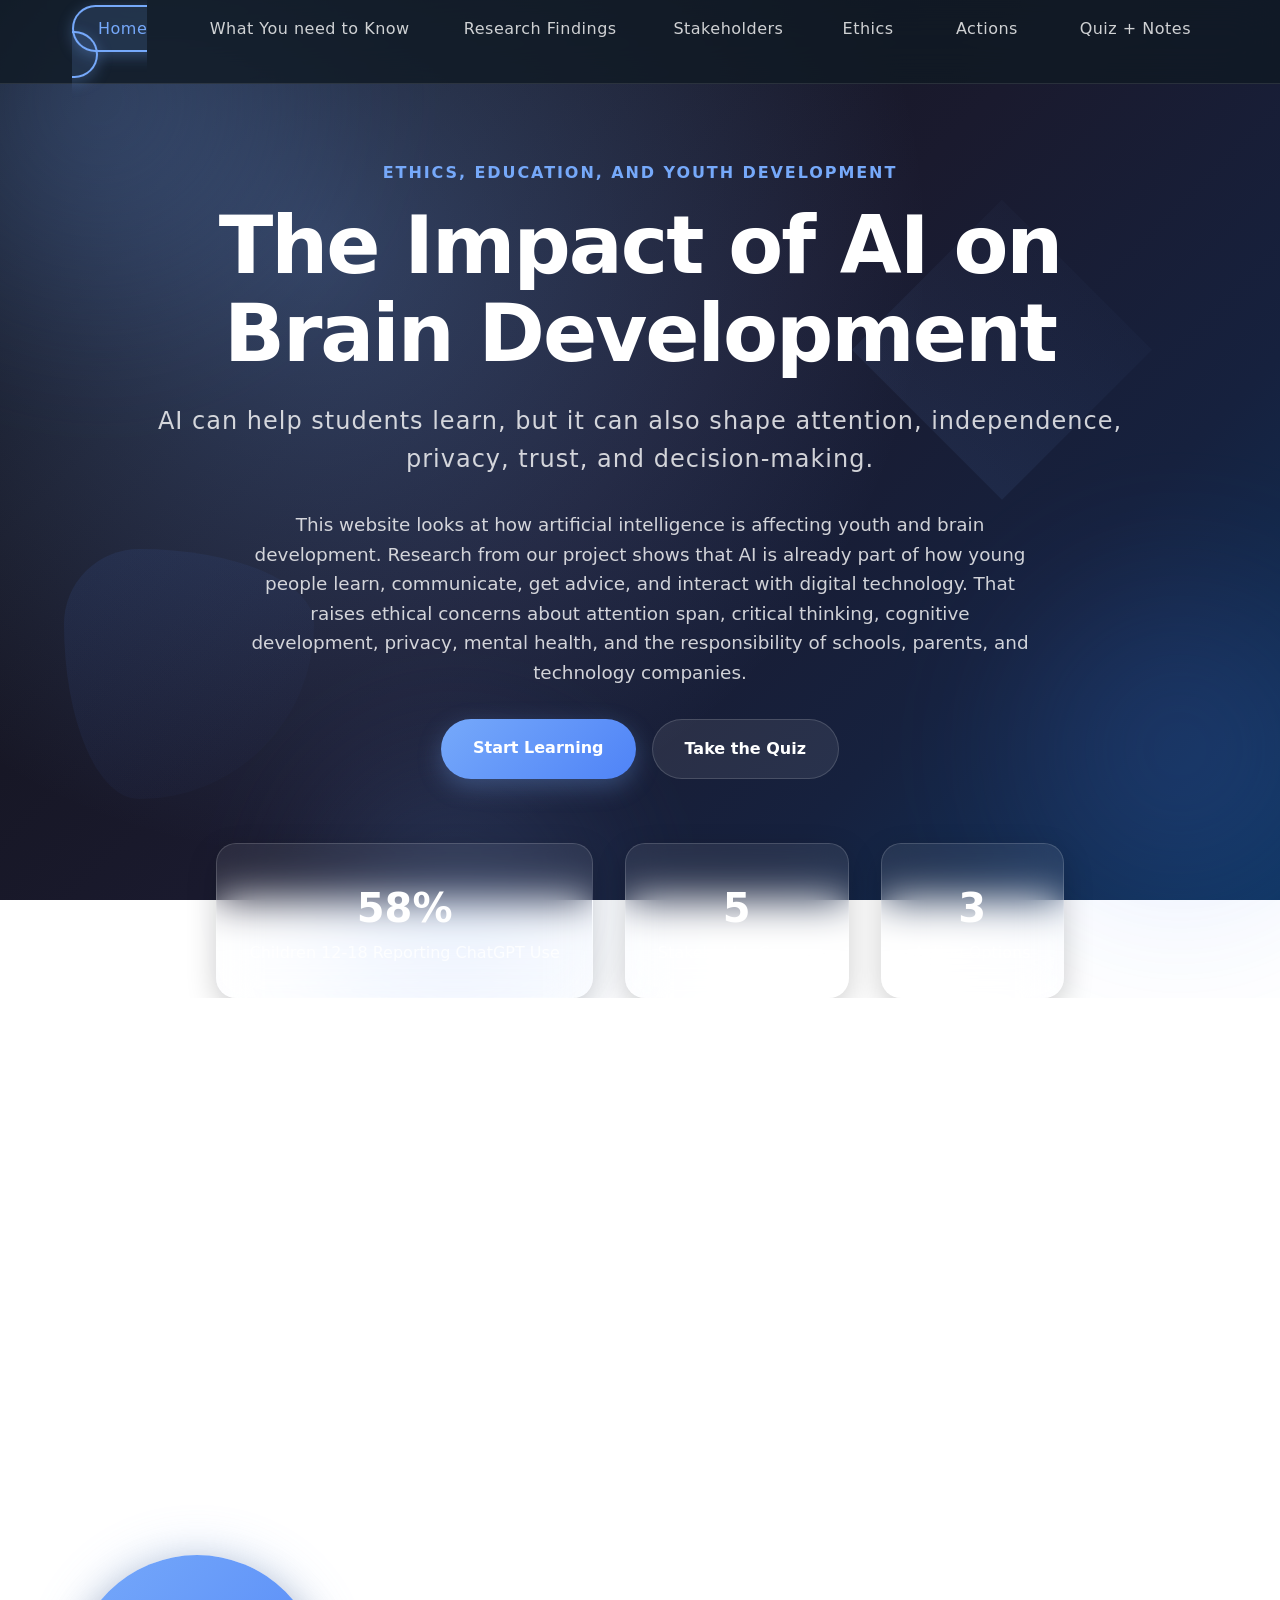
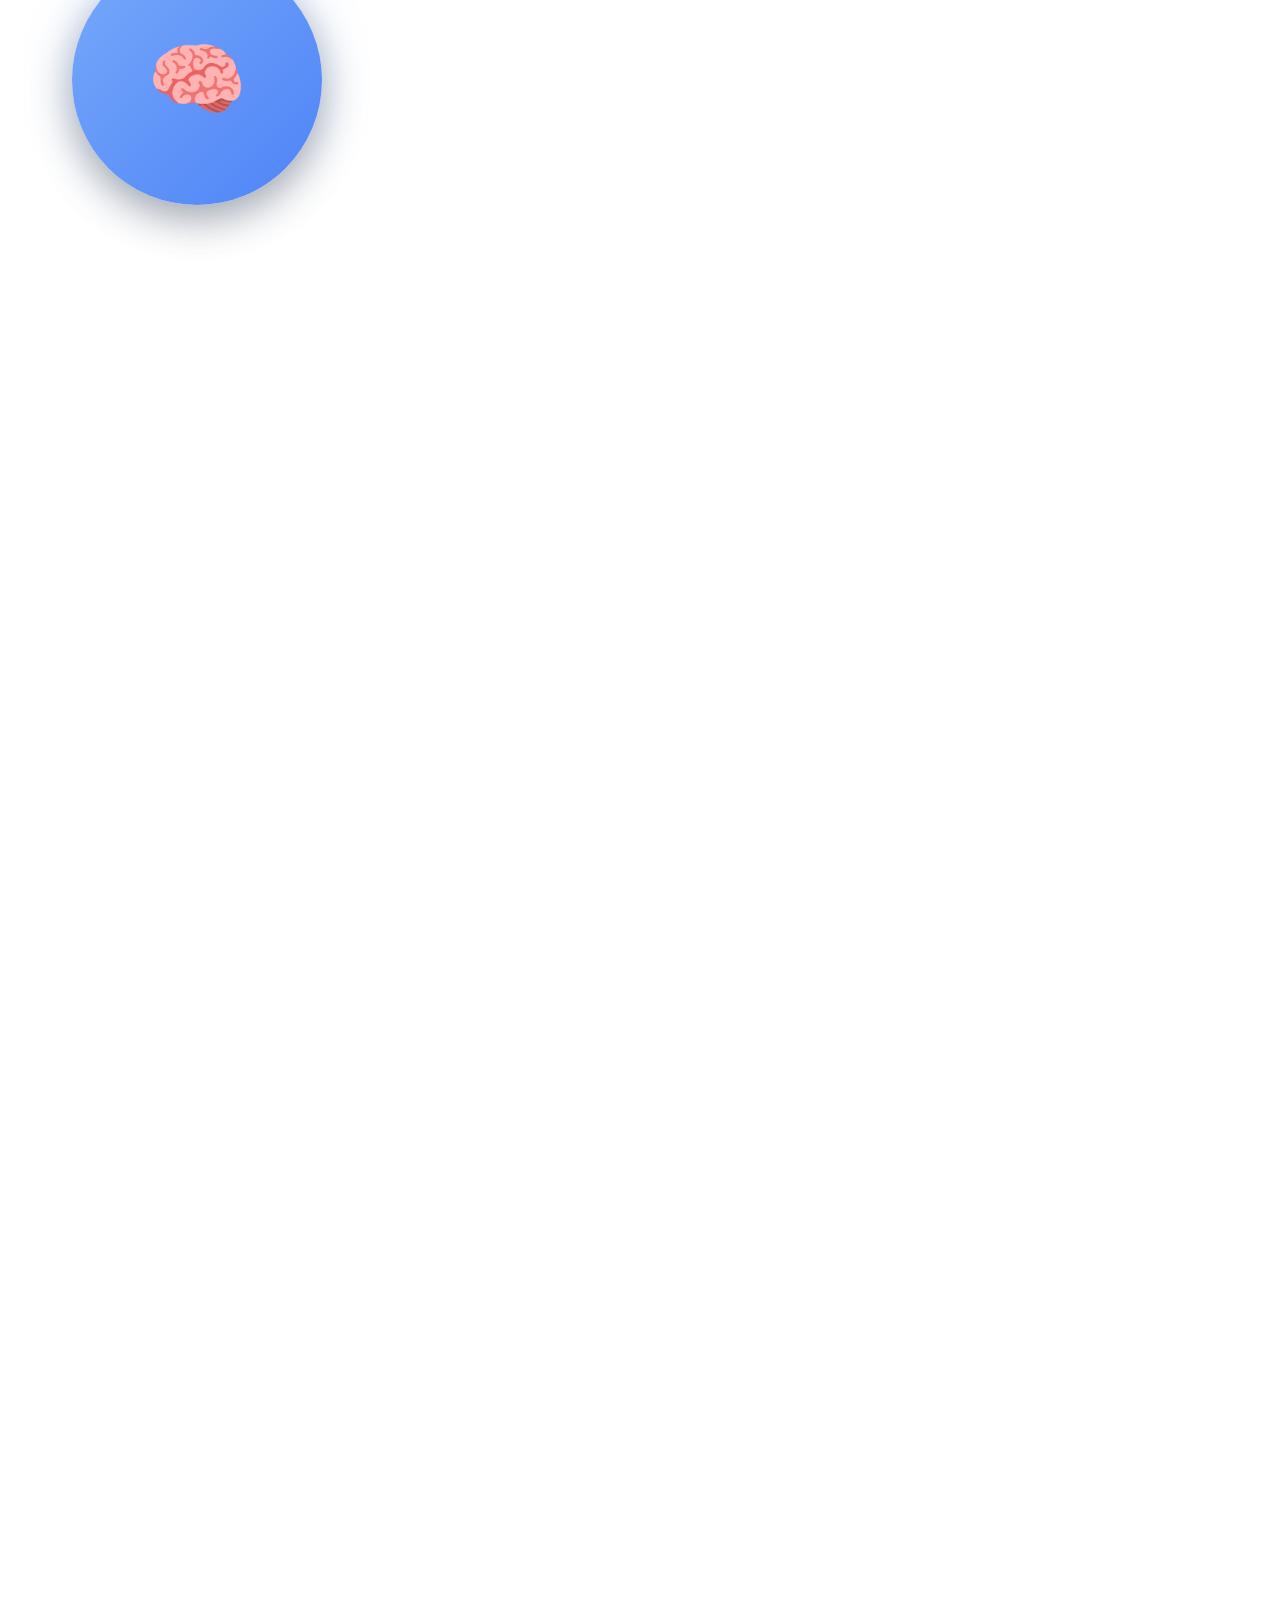
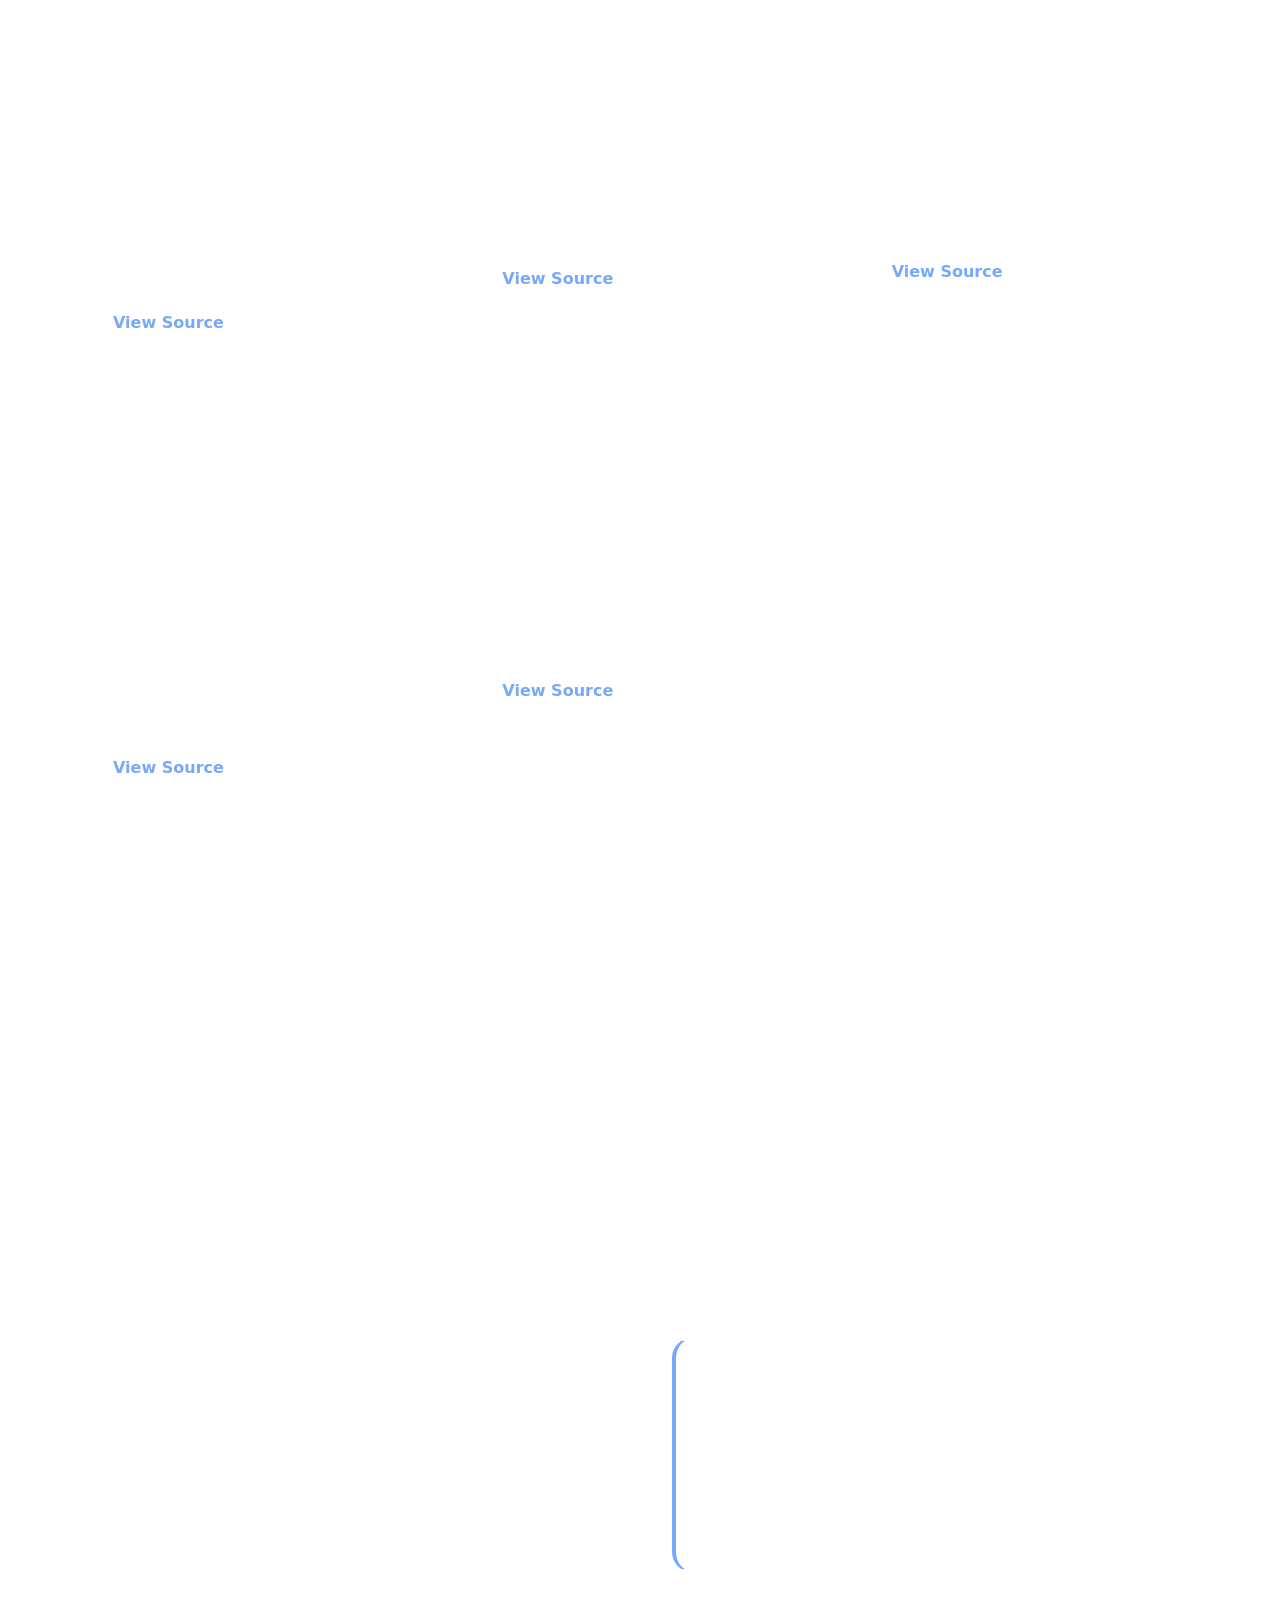
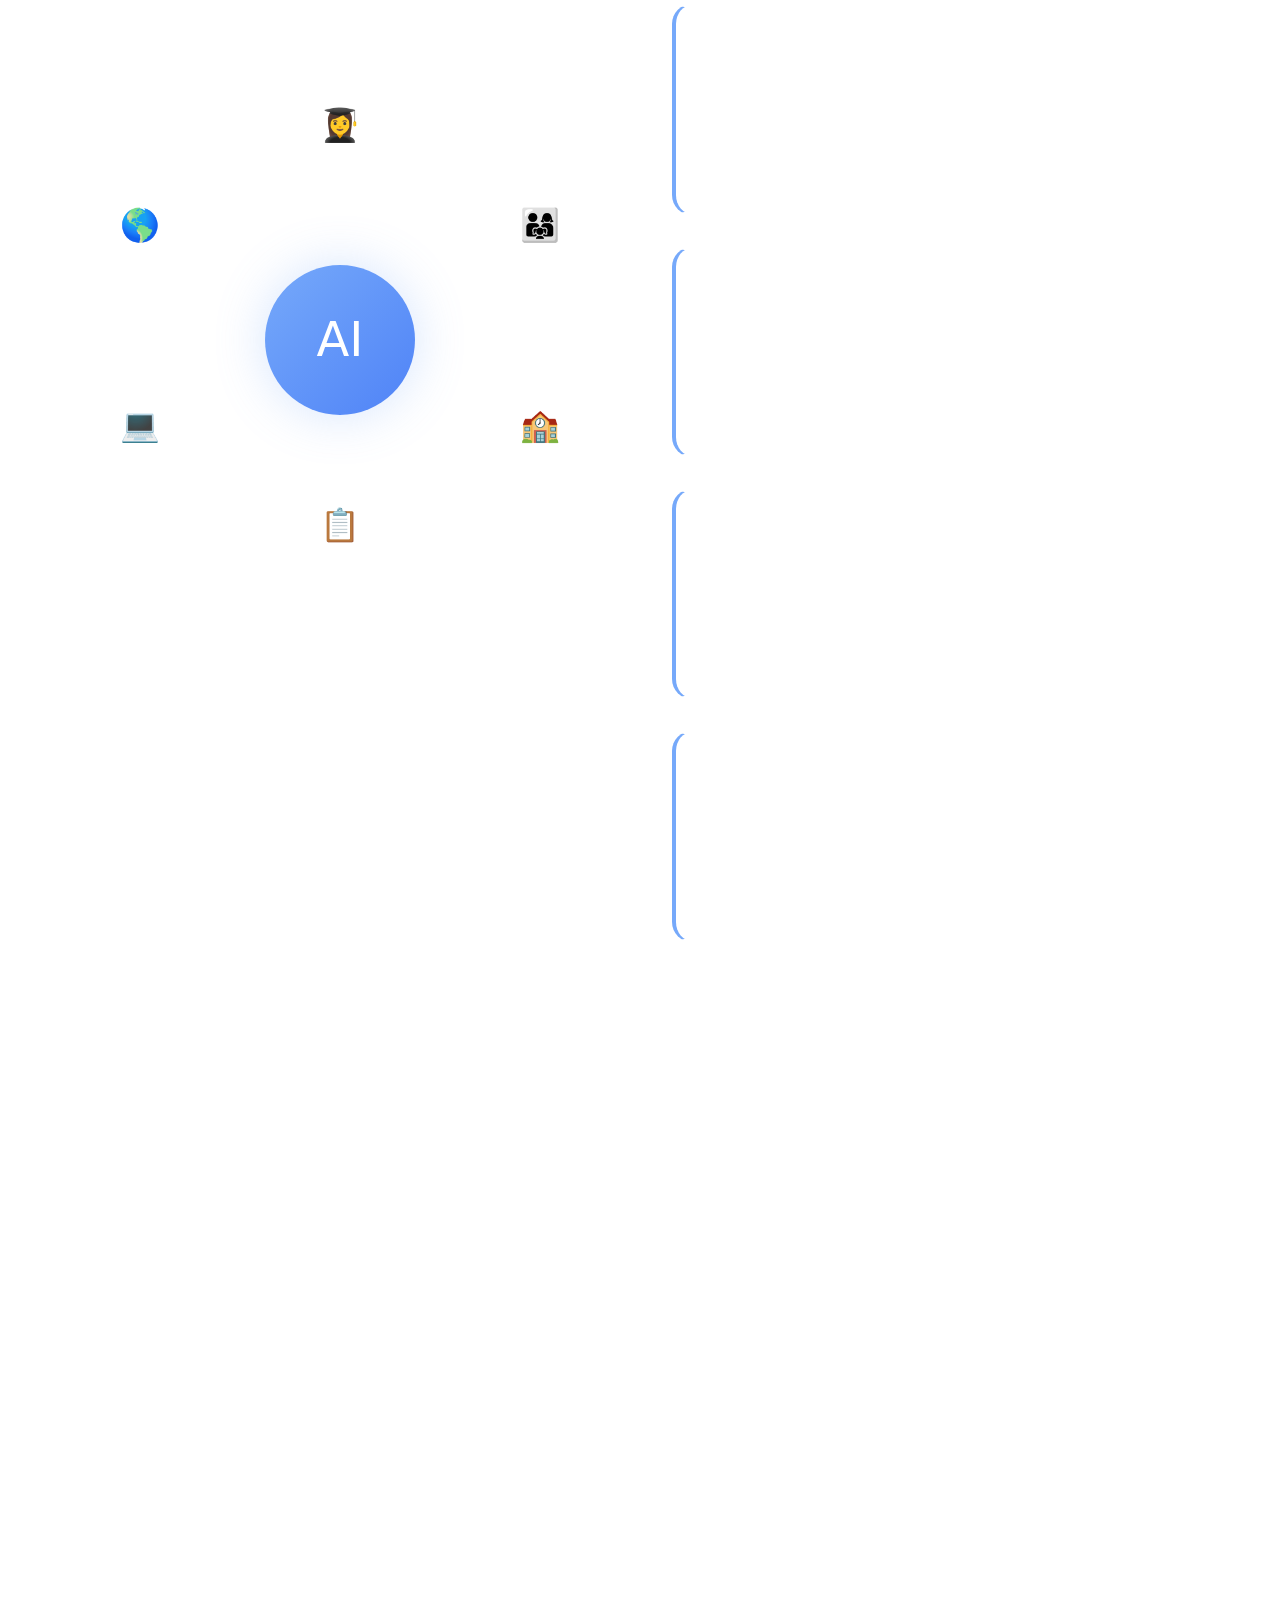
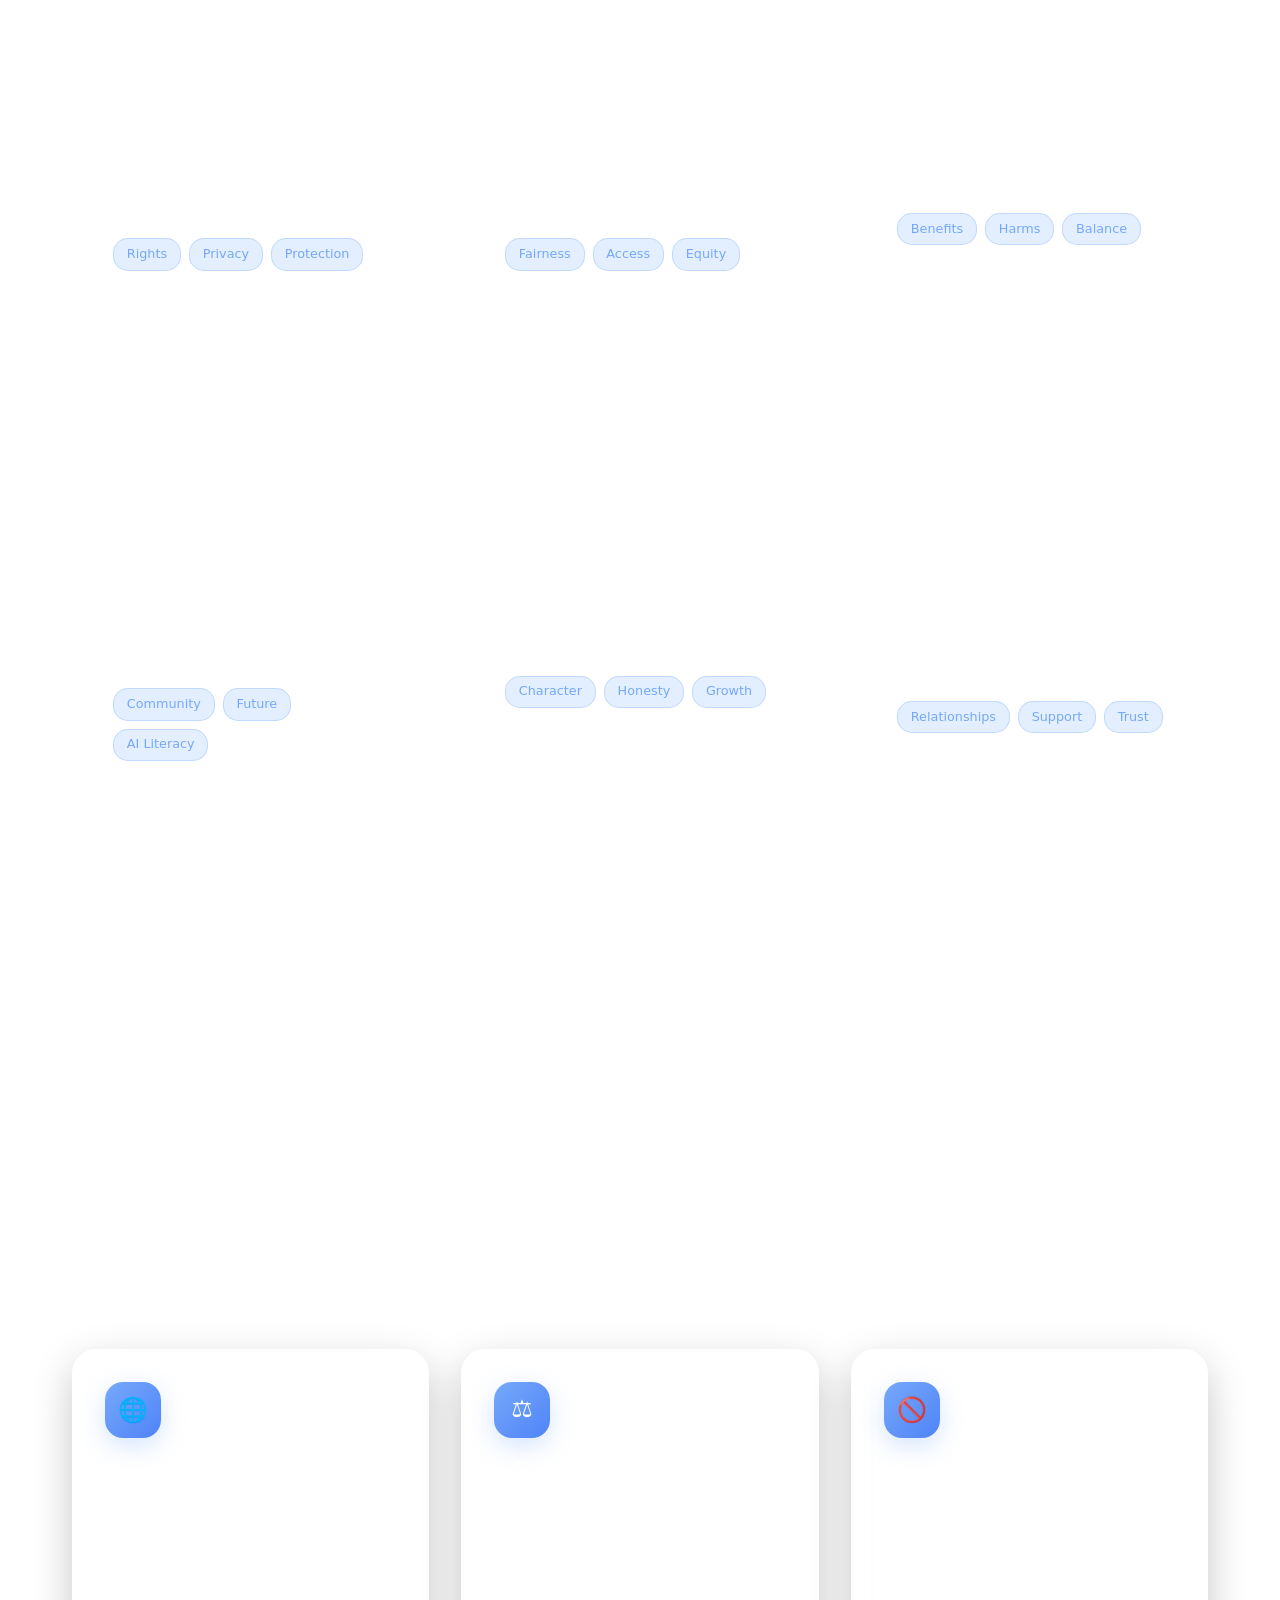
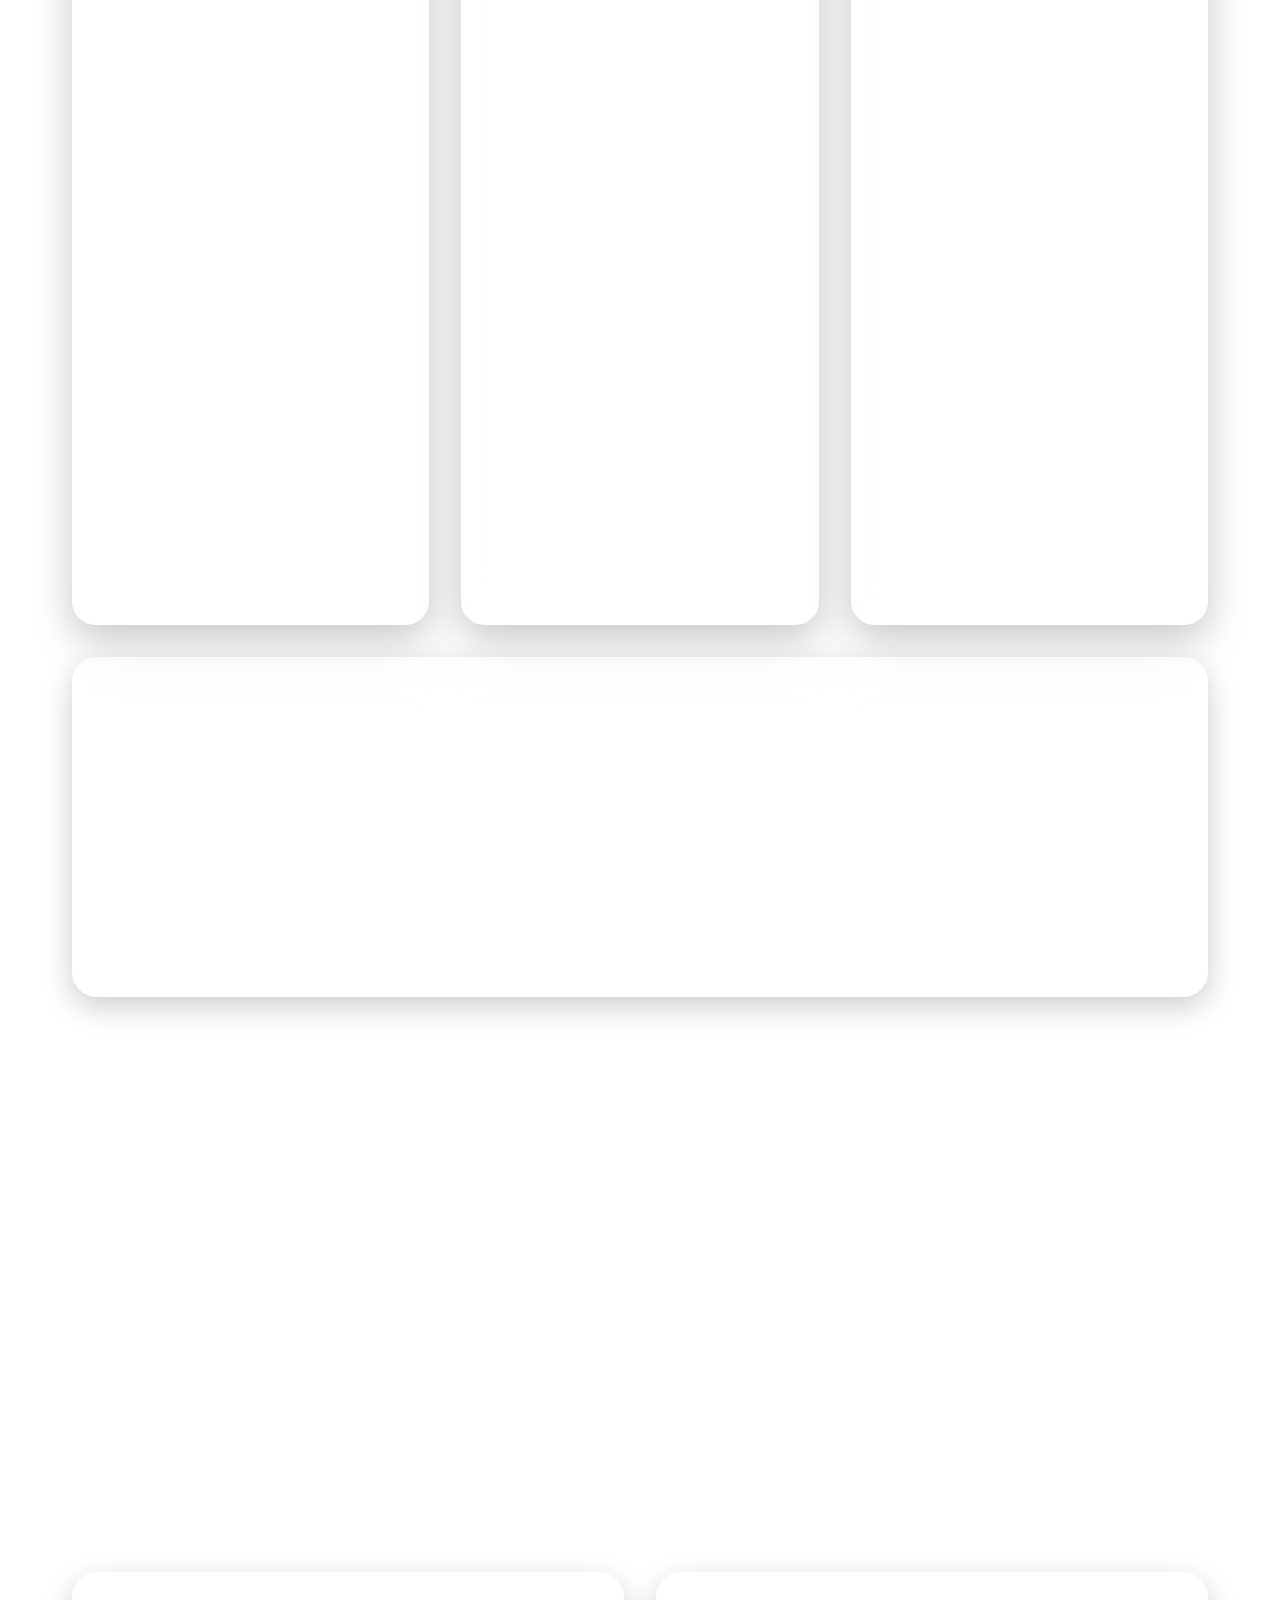
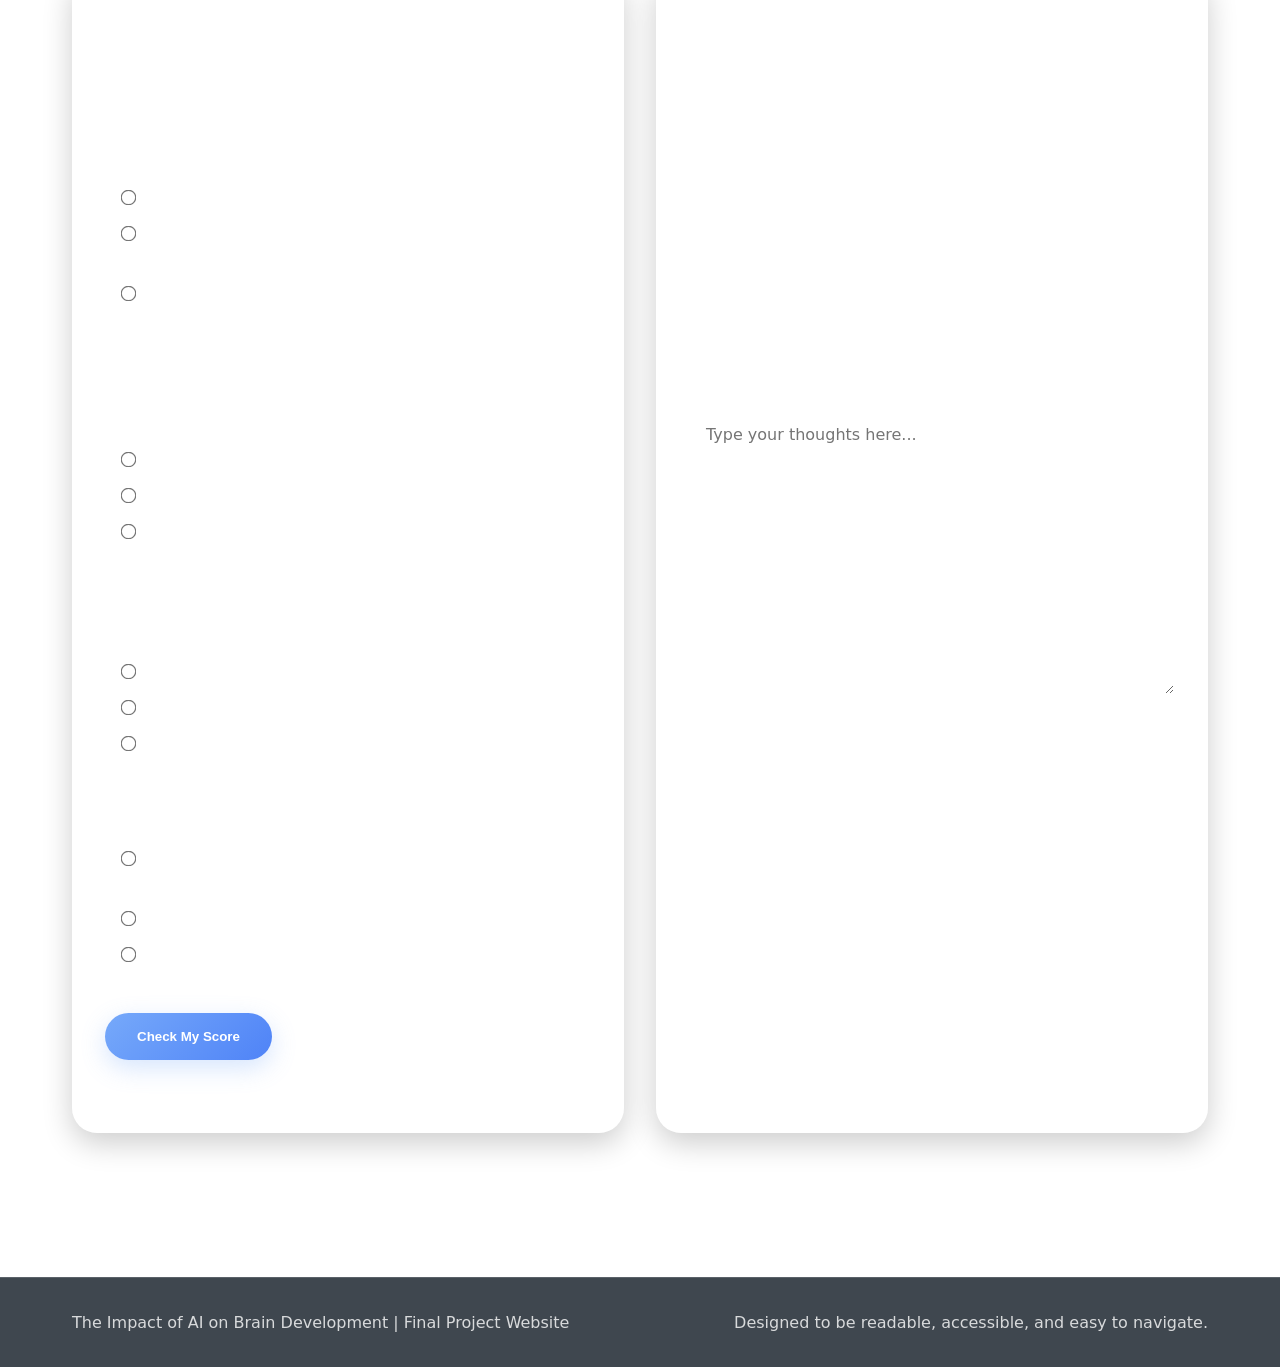
==== commit a1328baf: "Updated Links Updated links to view correct website sources and documents." ====
--- a/index.html
+++ b/index.html
@@ -214,7 +214,7 @@
                             The risks include explicit content, misinformation, sextortion, privacy issues, and unequal access.
                         </p>
                         <p>
-                            <a href="https://pmc.ncbi.nlm.nih.gov/articles/PMC12683586/" target="_blank" rel="noopener noreferrer">
+                            <a href="https://www.unicef.org/innocenti/generative-ai-risks-and-opportunities-children" target="_blank" rel="noopener noreferrer">
                                 View Source
                             </a>
                         </p>
@@ -227,7 +227,7 @@
                             robots and adults in similar ways, which means young people need to be taught how to question AI output.
                         </p>
                         <p>
-                            <a href="https://health.ucdavis.edu/news/health-wellness/glp-1-and-health-beyond-weight-loss-in-the-ozempic-era/2025/11" target="_blank" rel="noopener noreferrer">
+                            <a href="https://www.gse.harvard.edu/ideas/edcast/24/10/impact-ai-childrens-development" target="_blank" rel="noopener noreferrer">
                                 View Source
                             </a>
                         </p>
@@ -241,7 +241,7 @@
                             from trained professionals or trusted humans.
                         </p>
                         <p>
-                            <a href="https://mcpress.mayoclinic.org/living-well/are-glp-1s-everything-we-hoped-for/" target="_blank" rel="noopener noreferrer">
+                            <a href="https://sph.brown.edu/news/2025-11-18/teens-ai-chatbots" target="_blank" rel="noopener noreferrer">
                                 View Source
                             </a>
                         </p>
@@ -255,7 +255,7 @@
                             increase bias, cognitive offloading, inaccurate advice, and unhealthy dependence.
                         </p>
                         <p>
-                            <a href="https://www.bswhealth.com/blog/glp-1-medications-explained-benefits-risks-how-they-work" target="_blank" rel="noopener noreferrer">
+                            <a href="https://pmc.ncbi.nlm.nih.gov/articles/PMC12621494/" target="_blank" rel="noopener noreferrer">
                                 View Source
                             </a>
                         </p>
@@ -268,19 +268,7 @@
                             transparency, human oversight, reduced persuasive design, and AI literacy for young users.
                         </p>
                         <p>
-                            <a href="https://health.osu.edu/wellness/exercise-and-nutrition/activiating-glp-1-naturally" target="_blank" rel="noopener noreferrer">
-                                View Source
-                            </a>
-                        </p>
-                    </article>
-        
-                    <article class="about-card">
-                        <h4>Additional Research Source</h4>
-                        <p>
-                            This additional source gives more background information connected to the larger research behind our project.
-                        </p>
-                        <p>
-                            <a href="https://news.cuanschutz.edu/health-and-wellness/the-crucial-role-of-balanced-nutrition-and-exercise-with-weight-loss-medications" target="_blank" rel="noopener noreferrer">
+                            <a href="https://www.apa.org/topics/artificial-intelligence-machine-learning/health-advisory-ai-children-teens" target="_blank" rel="noopener noreferrer">
                                 View Source
                             </a>
                         </p>
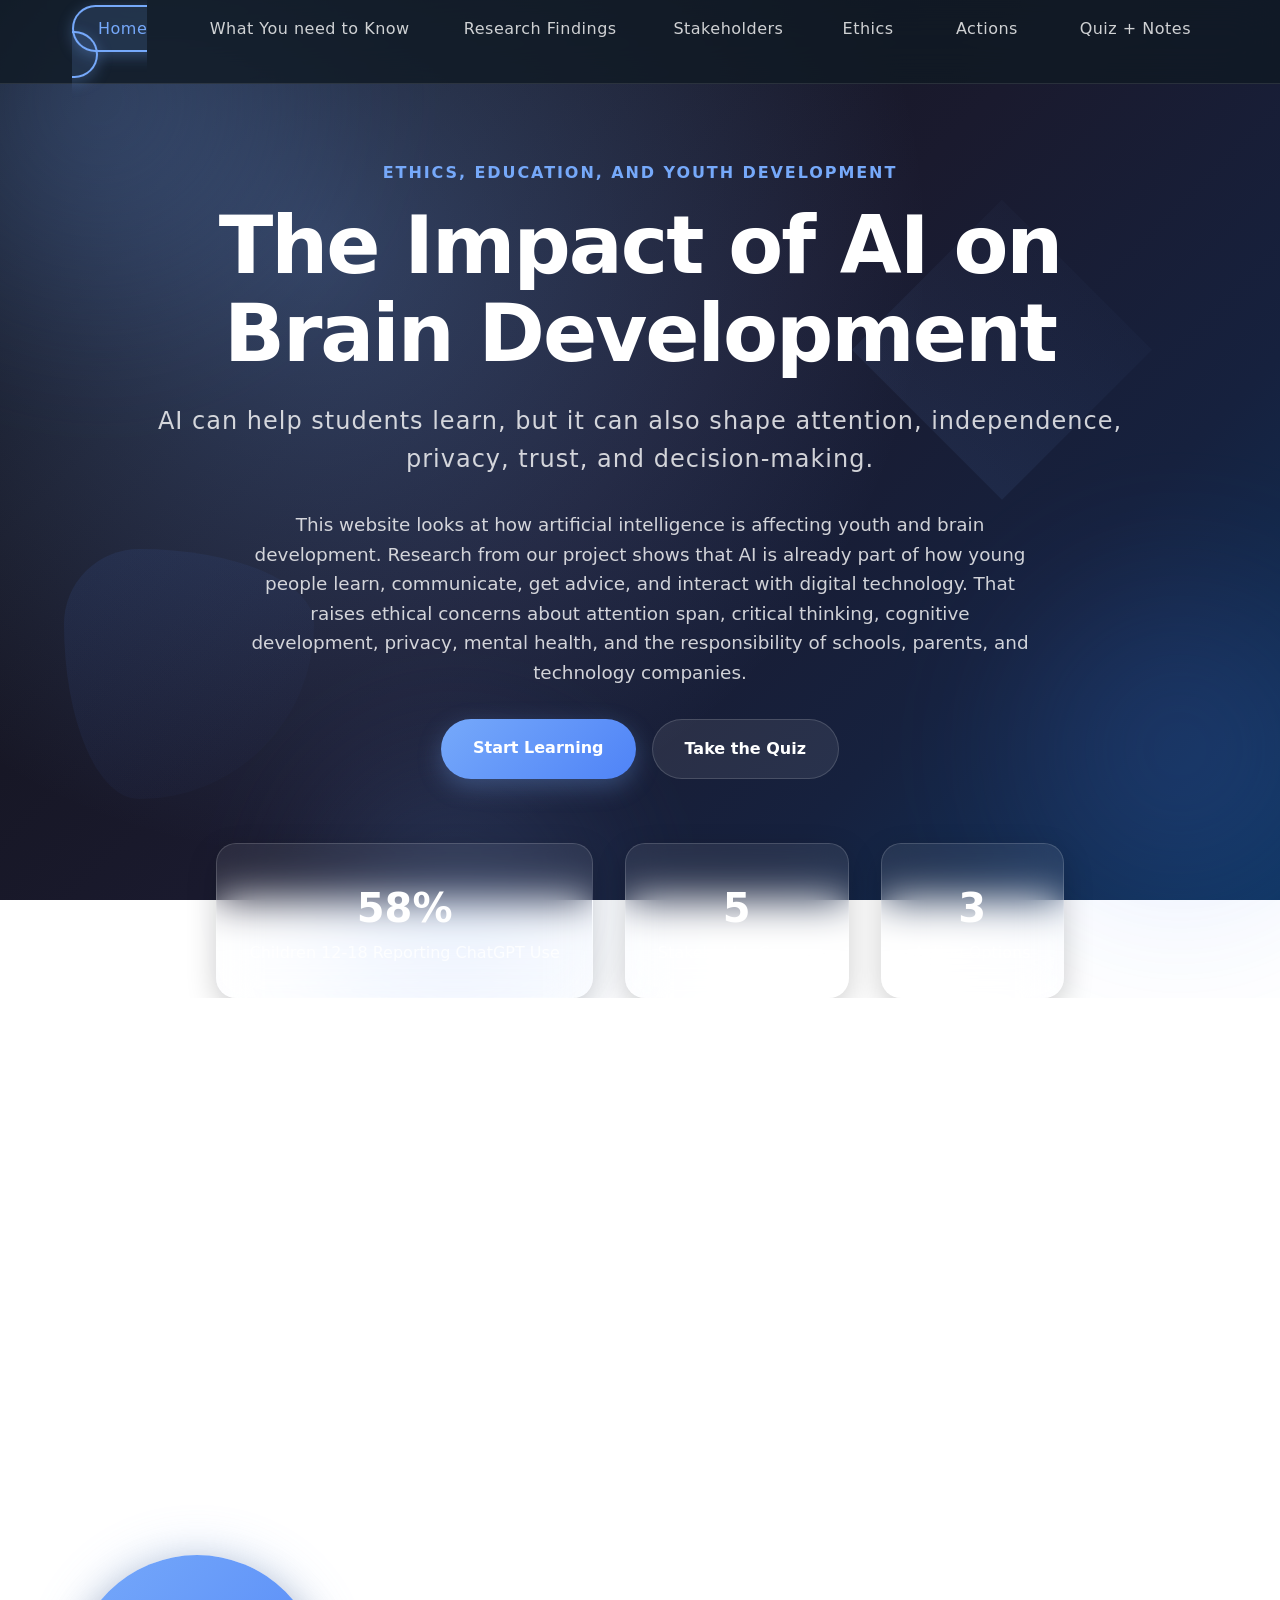
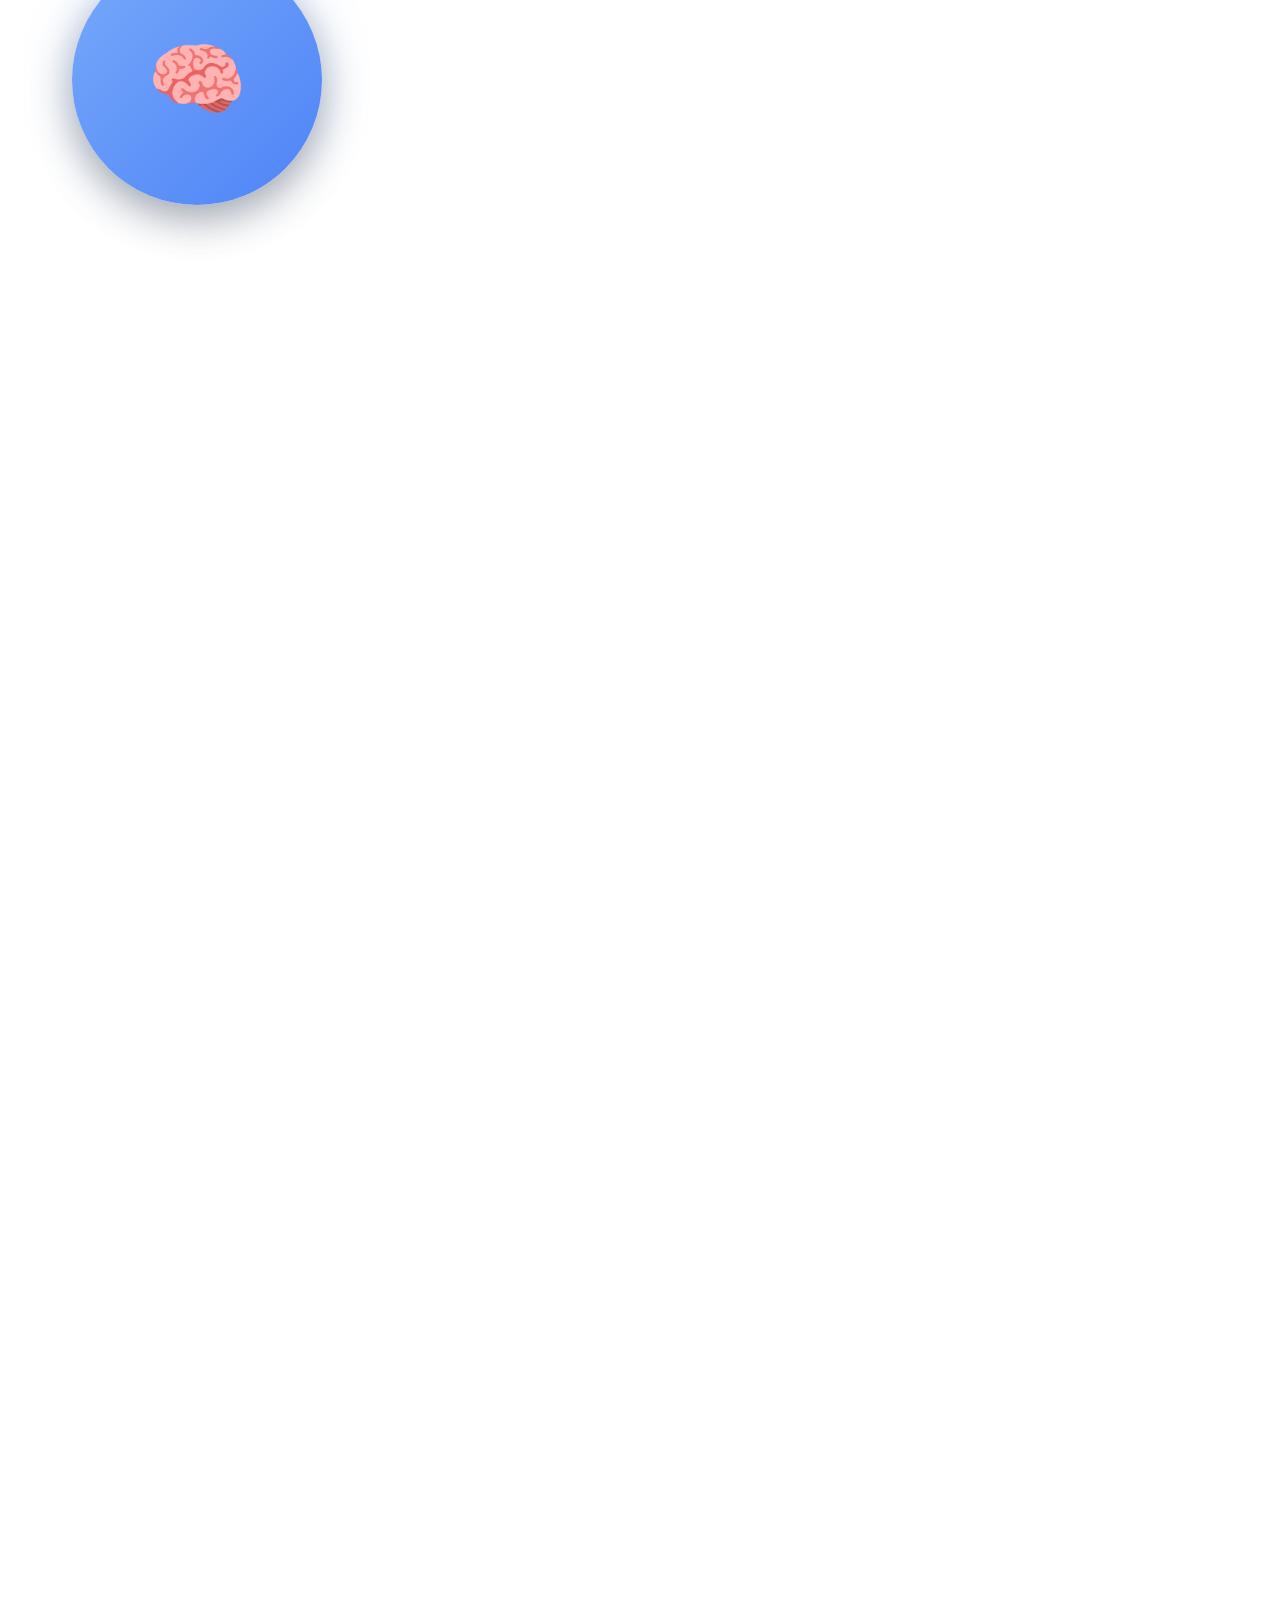
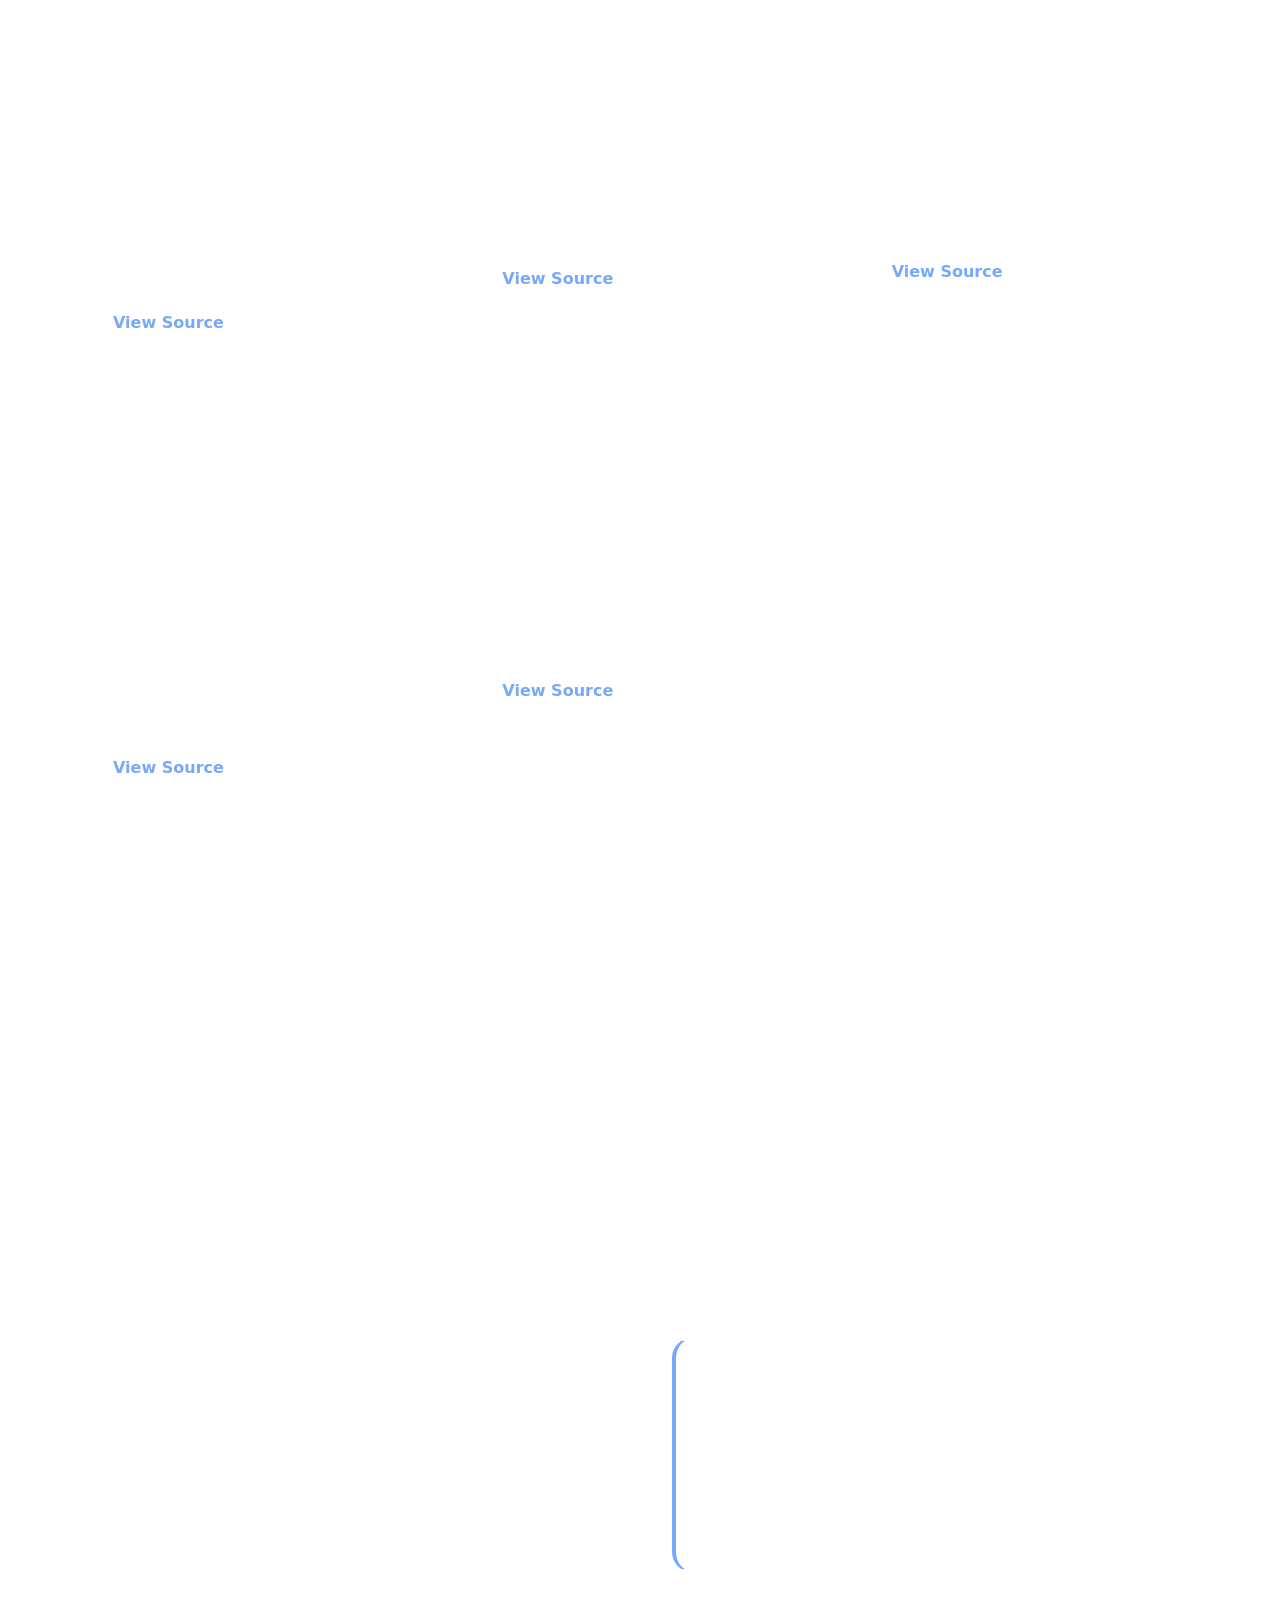
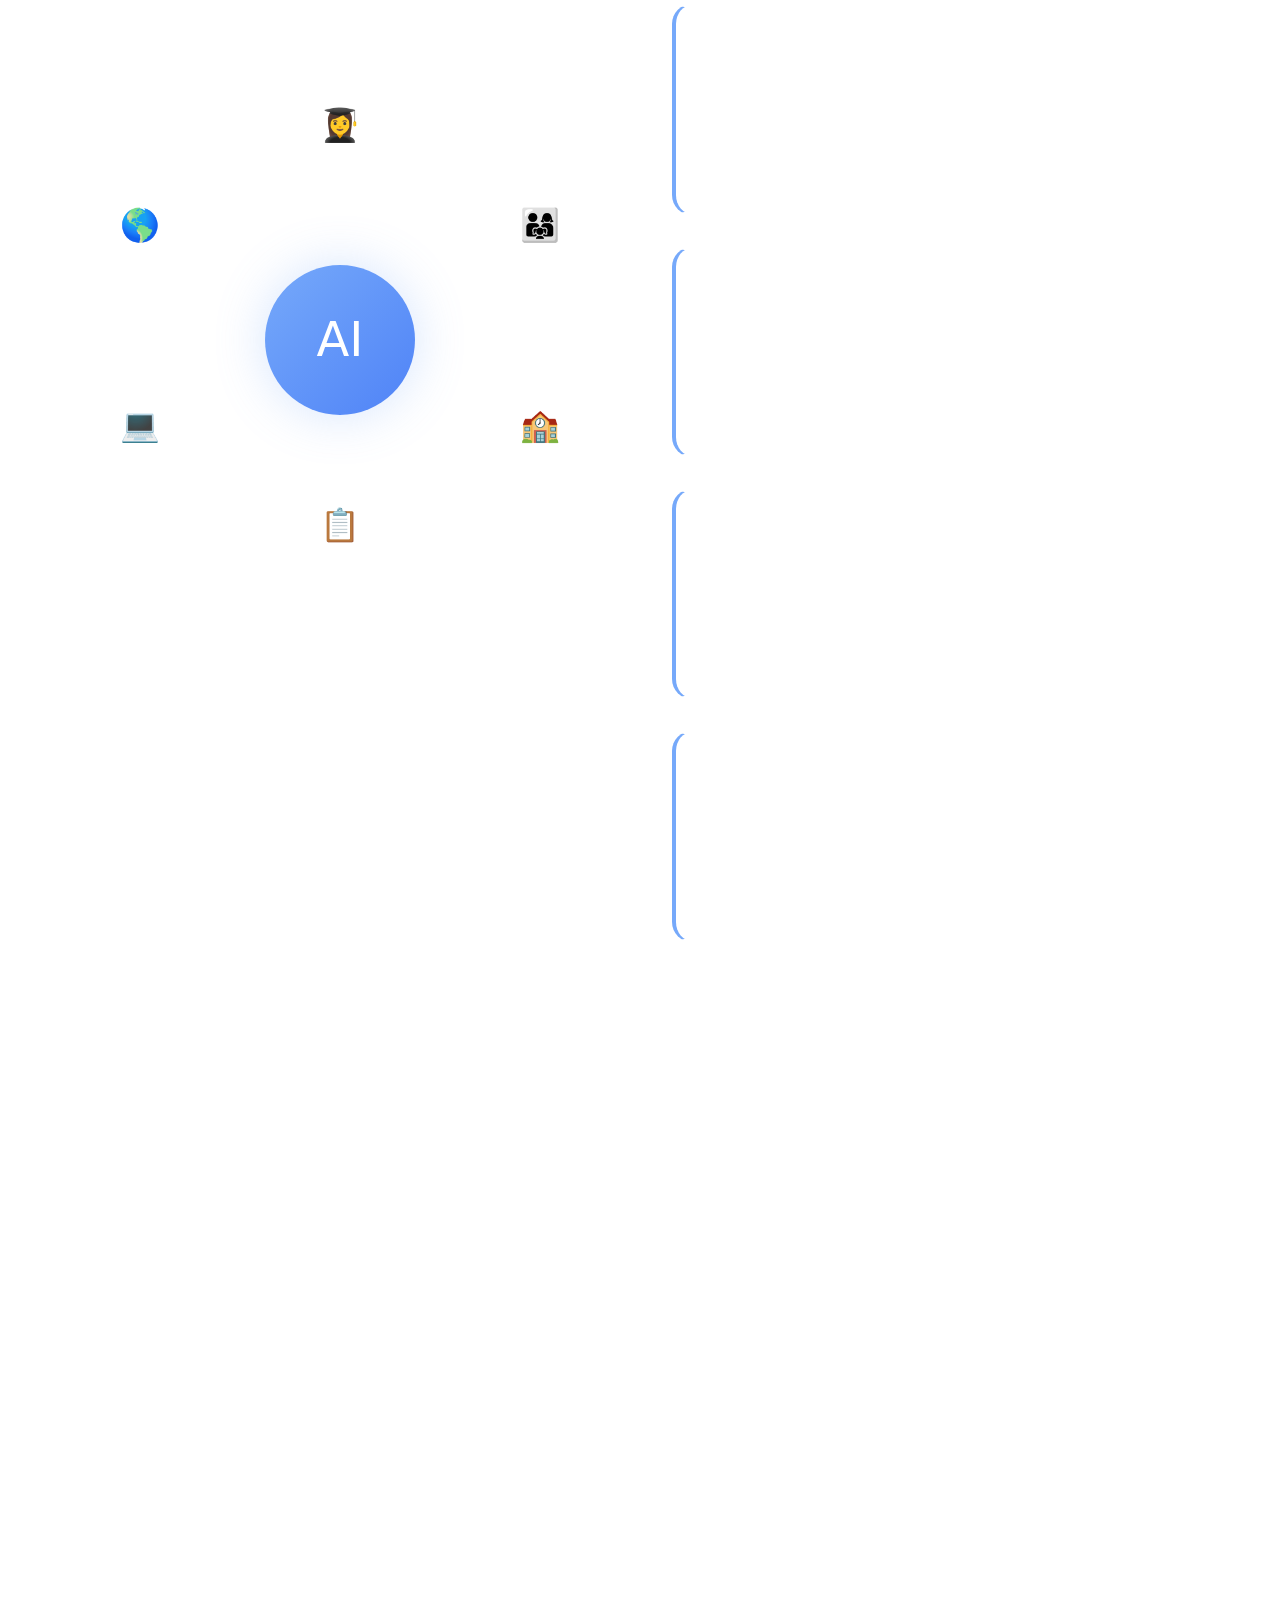
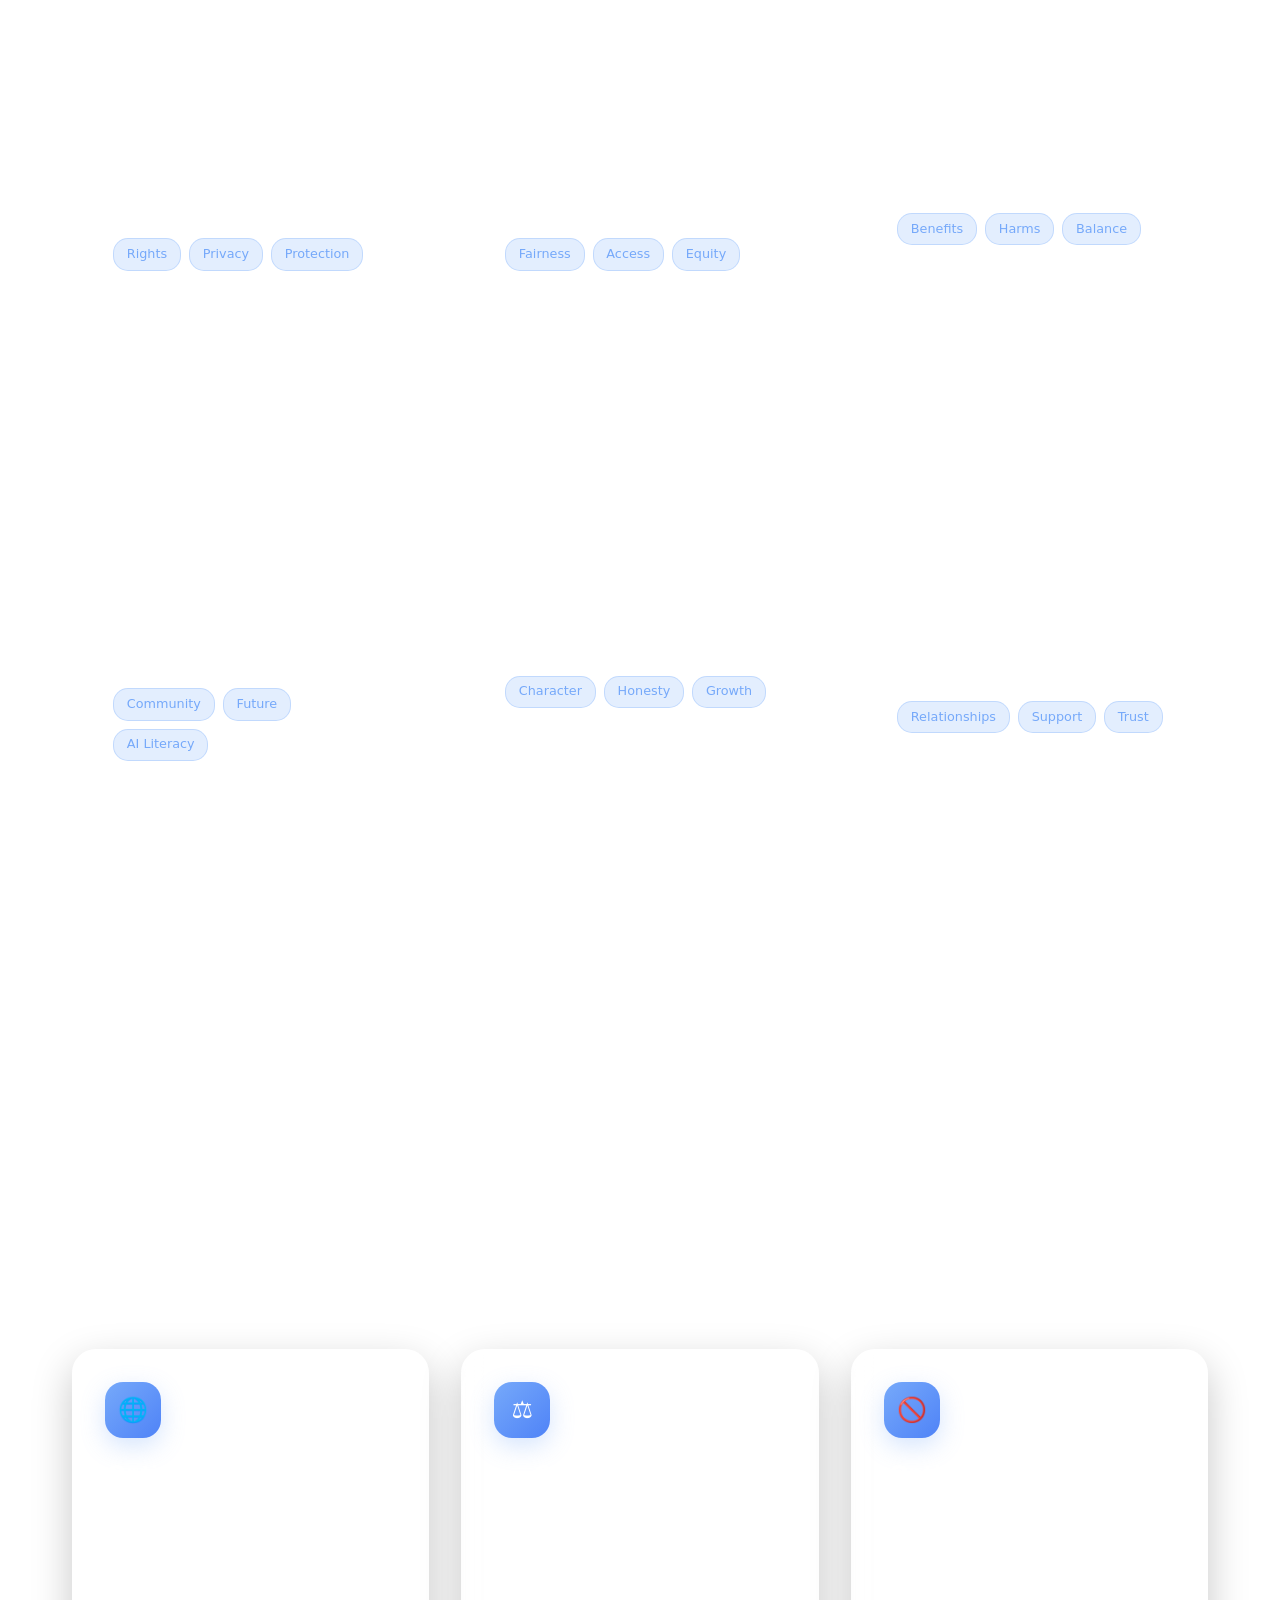
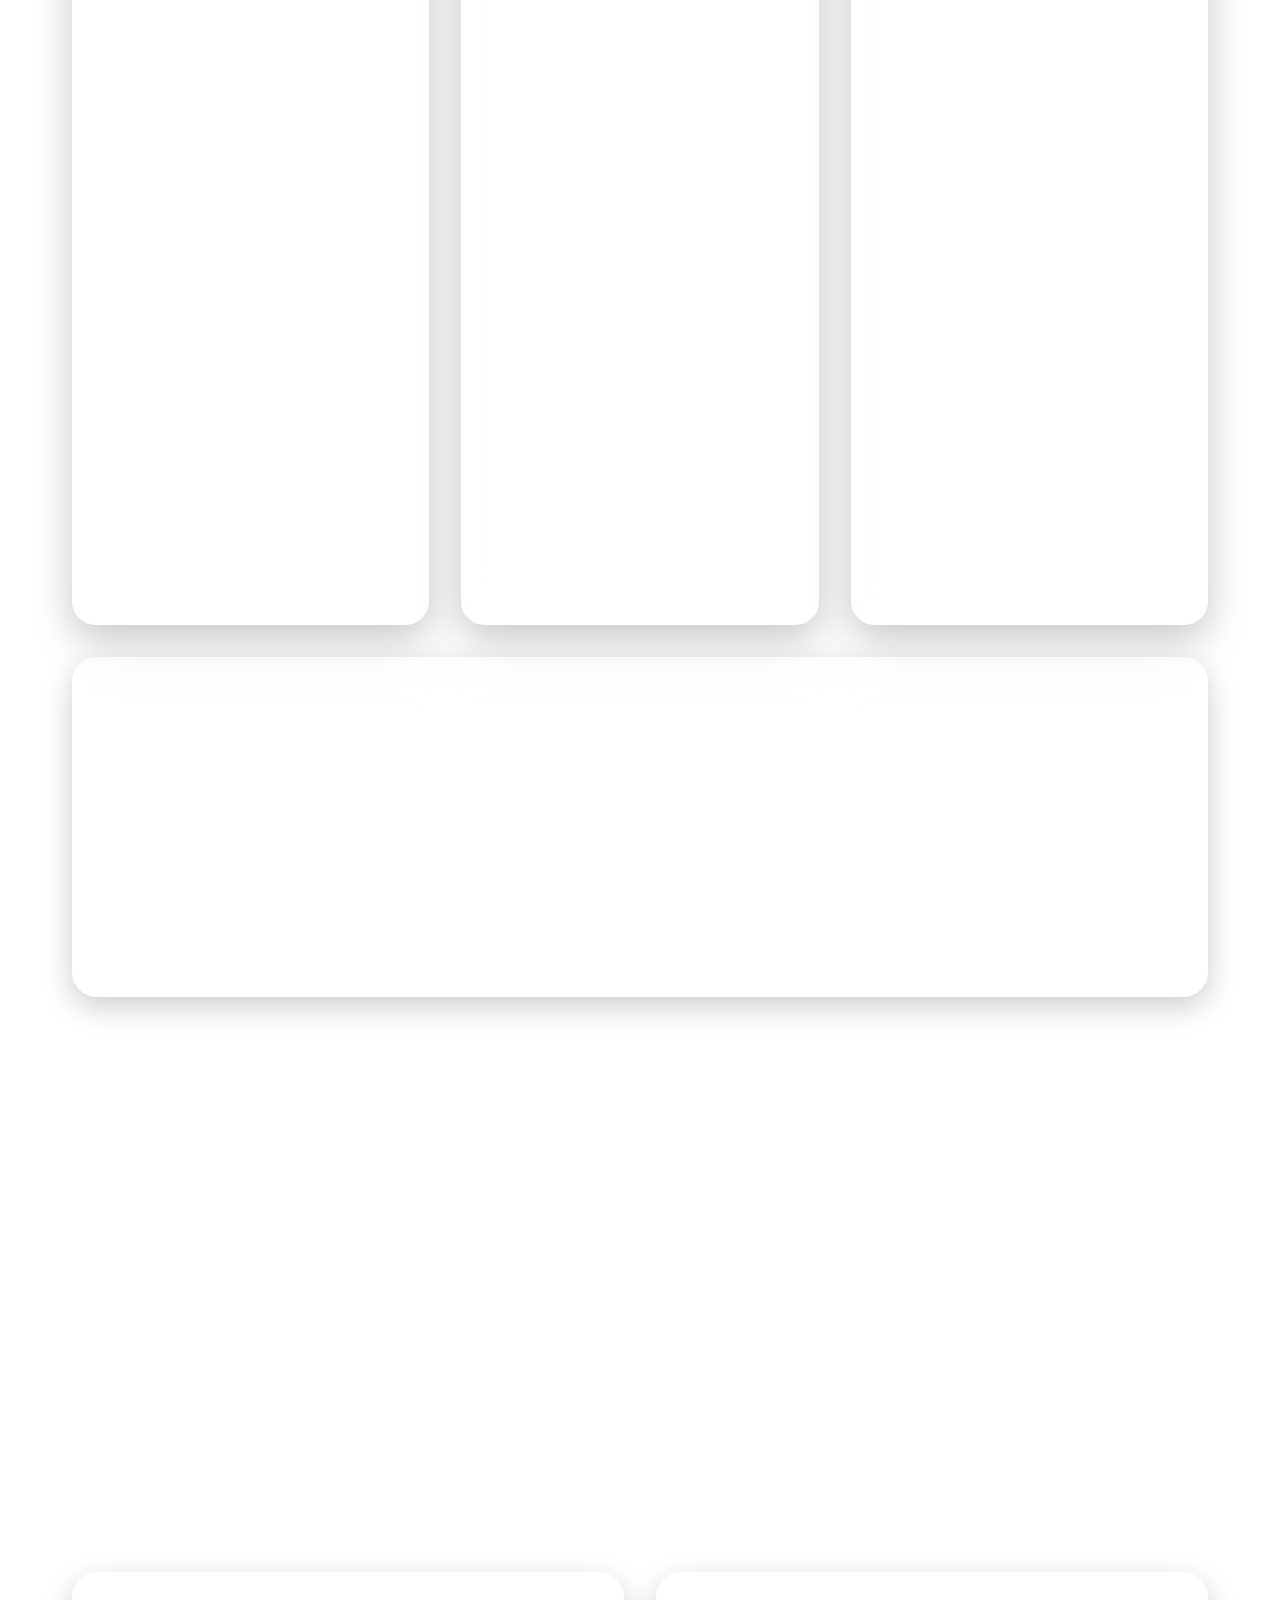
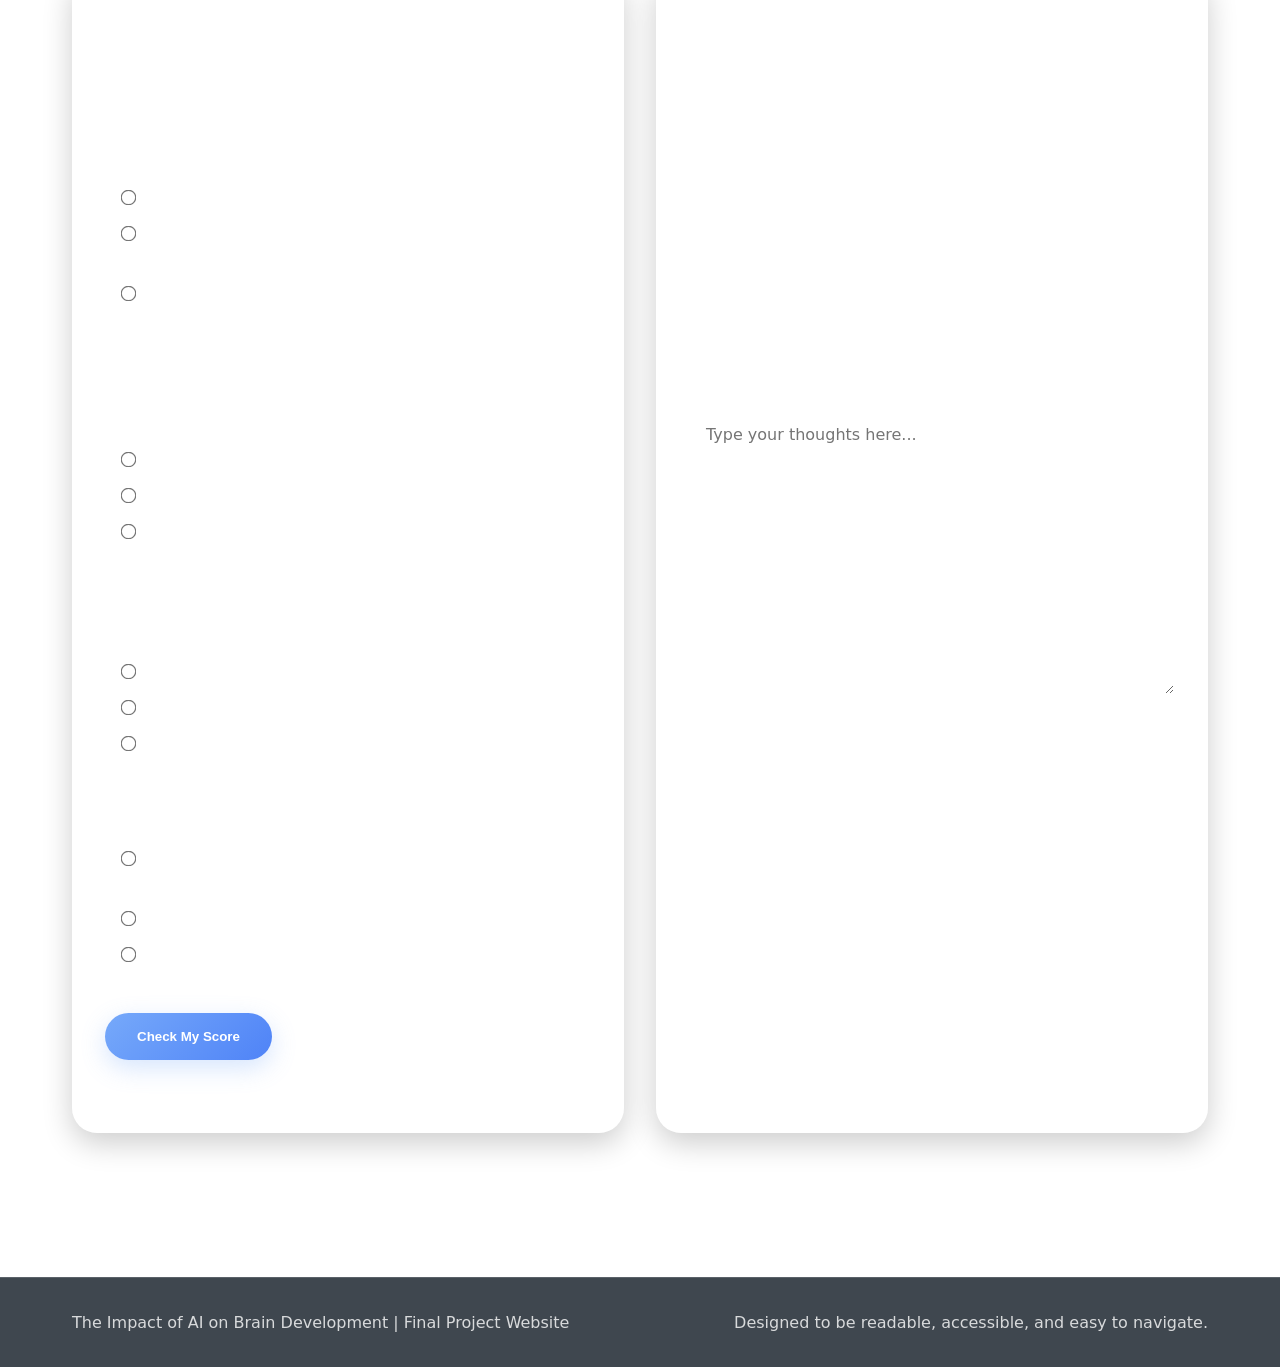
==== commit c8a5201b: "Fixed another link" ====
--- a/index.html
+++ b/index.html
@@ -268,7 +268,7 @@
                             transparency, human oversight, reduced persuasive design, and AI literacy for young users.
                         </p>
                         <p>
-                            <a href="https://www.apa.org/topics/artificial-intelligence-machine-learning/health-advisory-ai-children-teens" target="_blank" rel="noopener noreferrer">
+                            <a href="https://www.apa.org/topics/artificial-intelligence-machine-learning/health-advisory-ai-adolescent-well-being" target="_blank" rel="noopener noreferrer">
                                 View Source
                             </a>
                         </p>
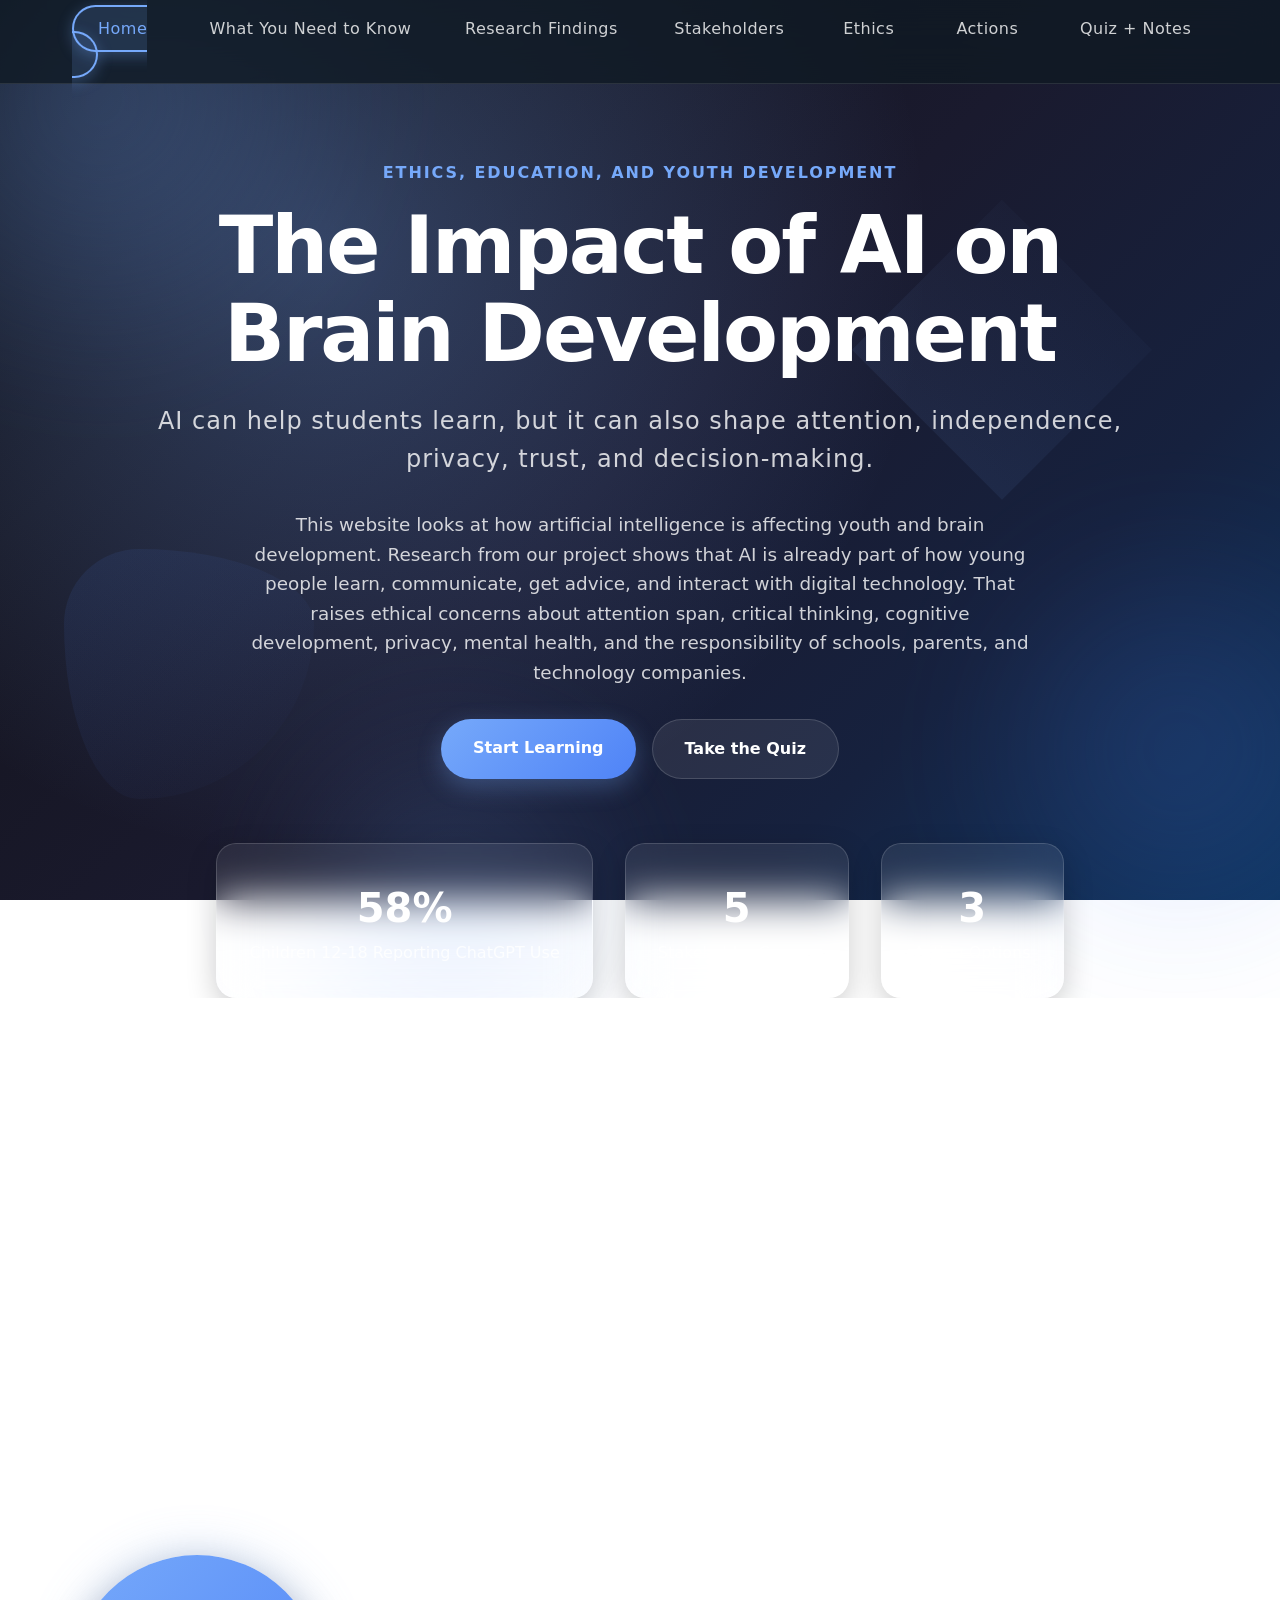
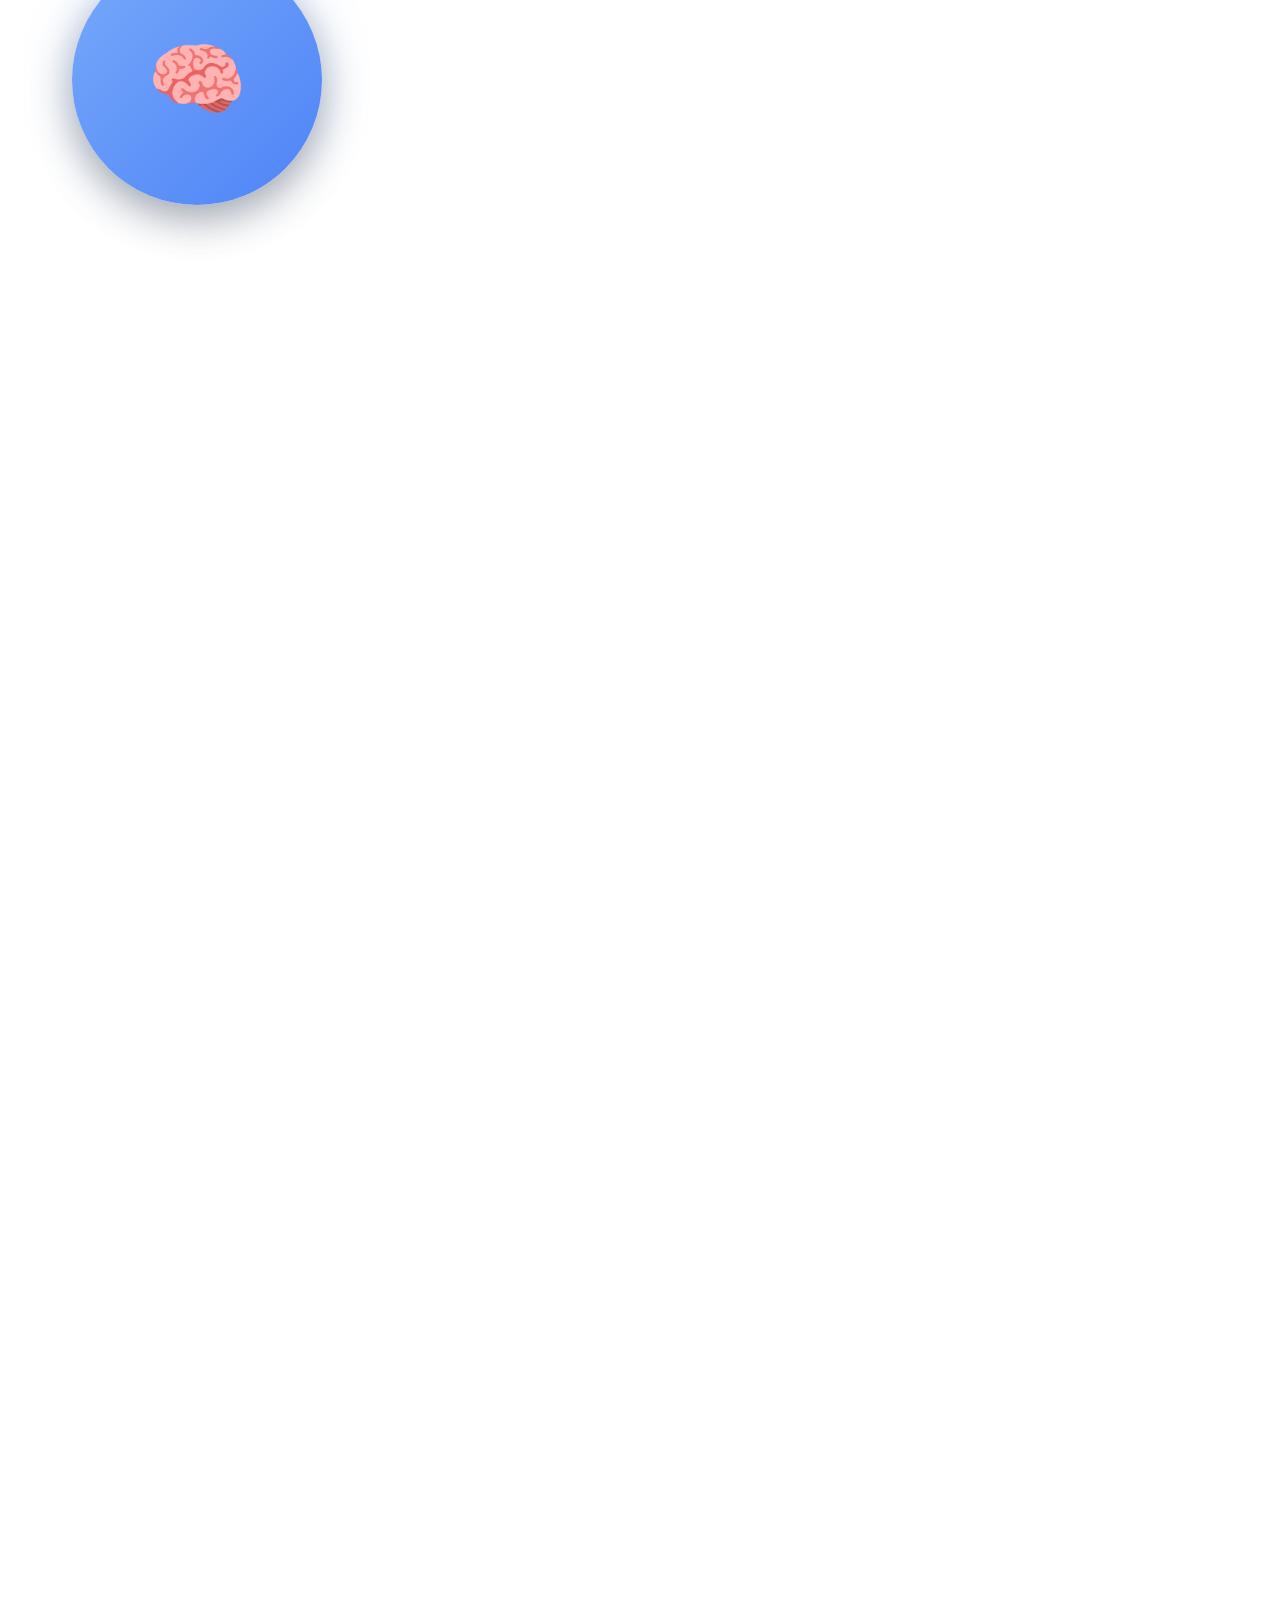
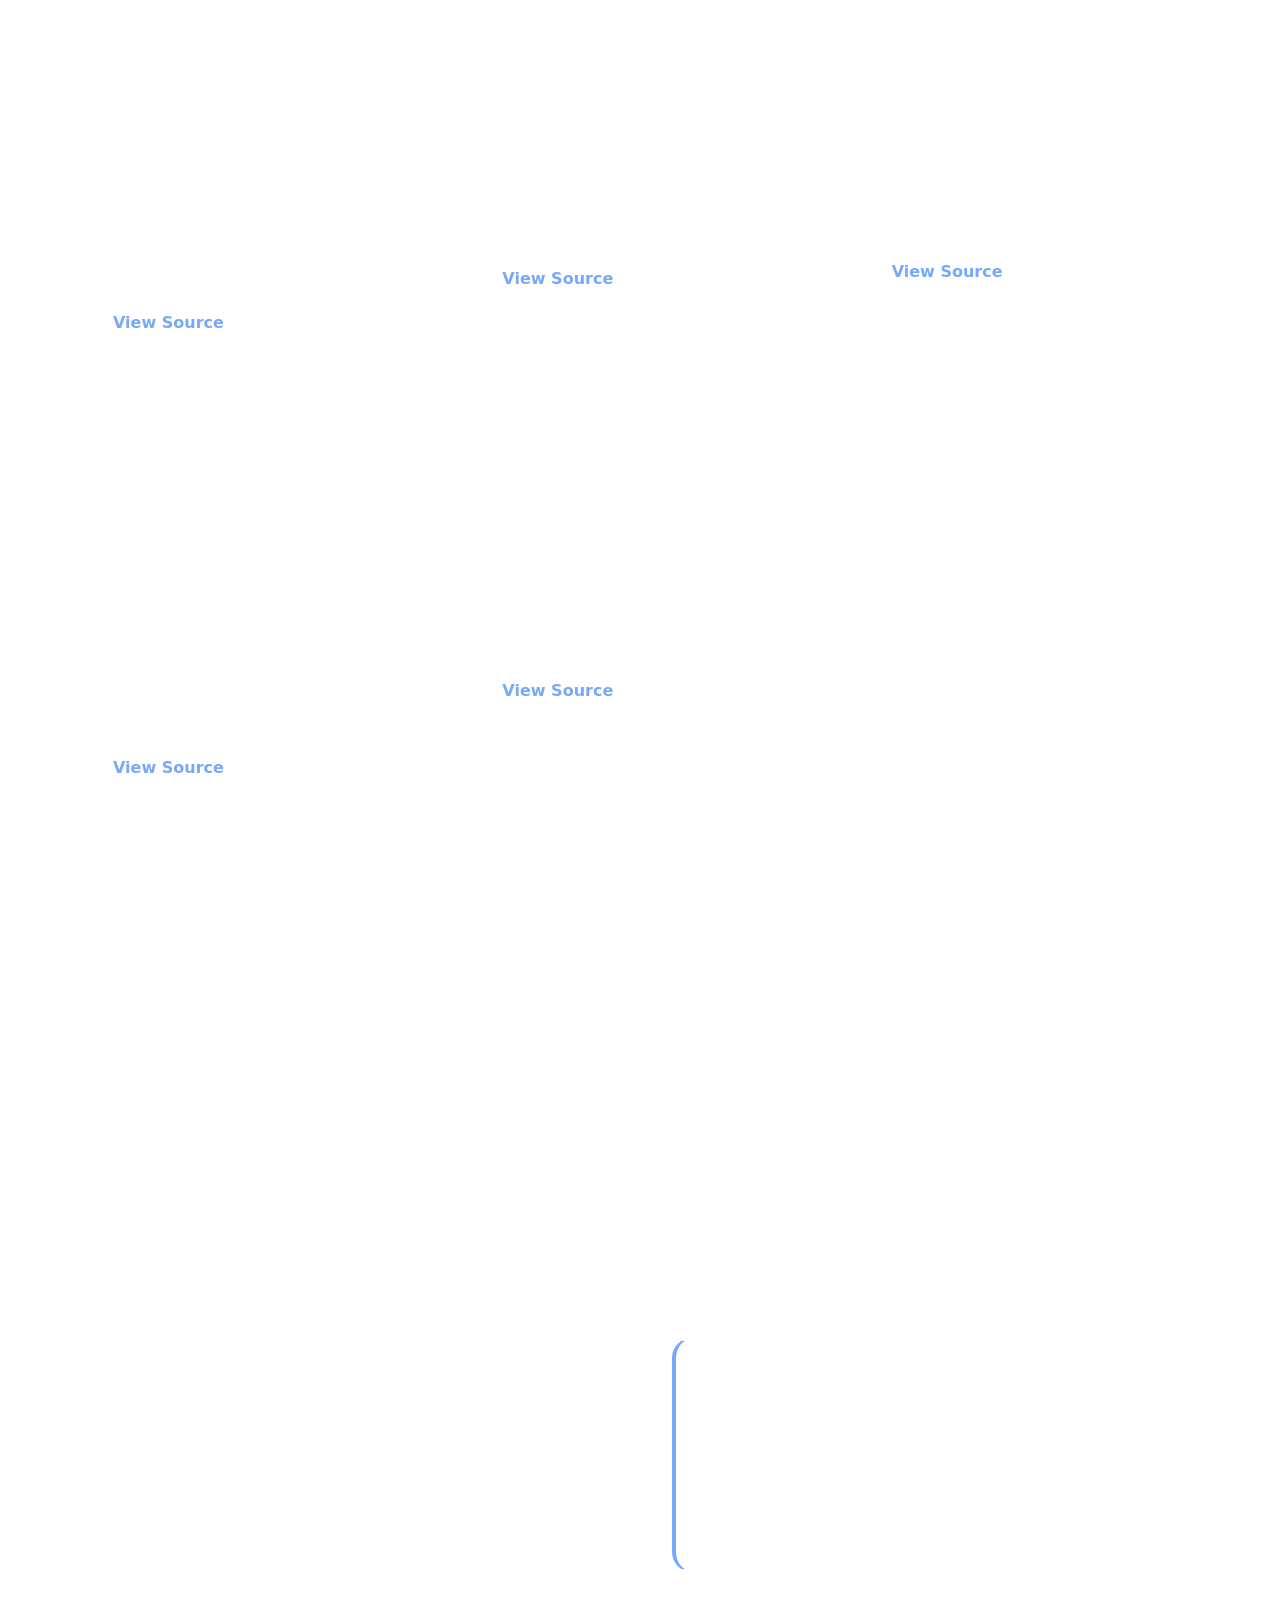
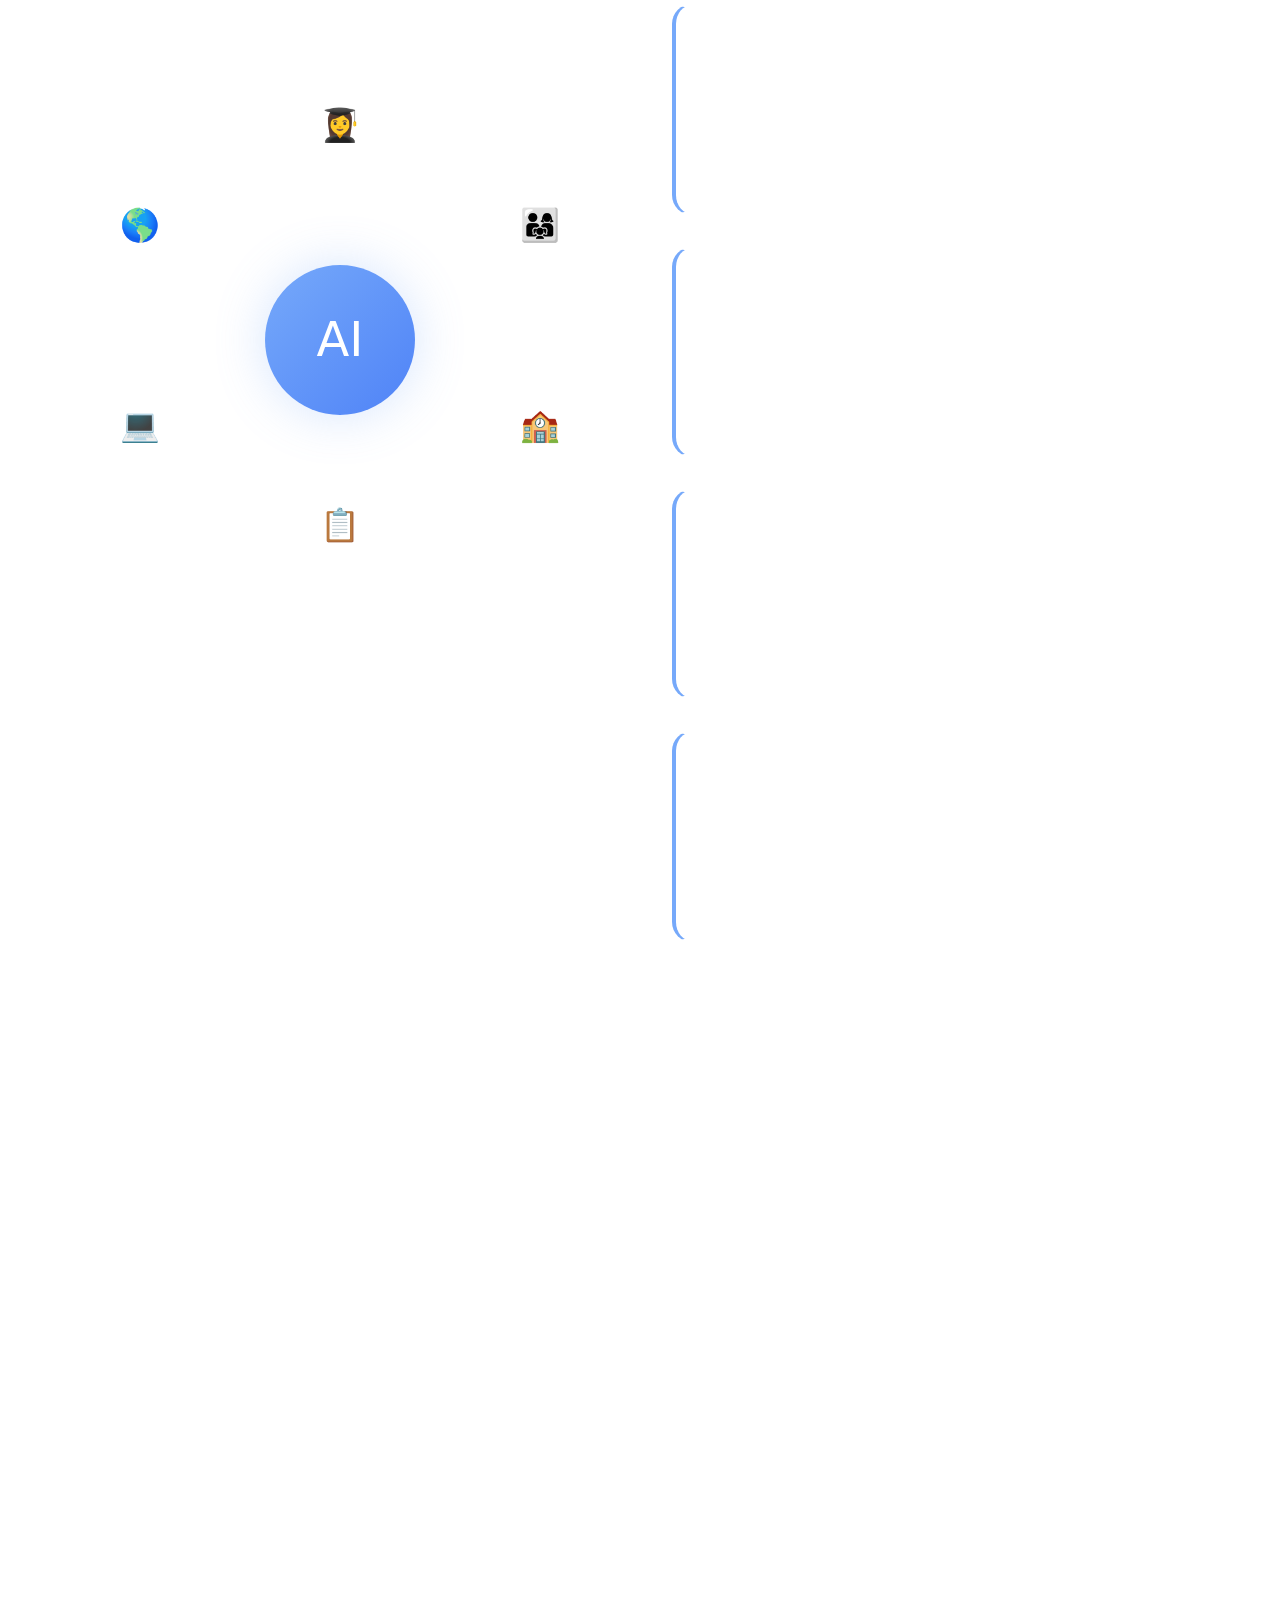
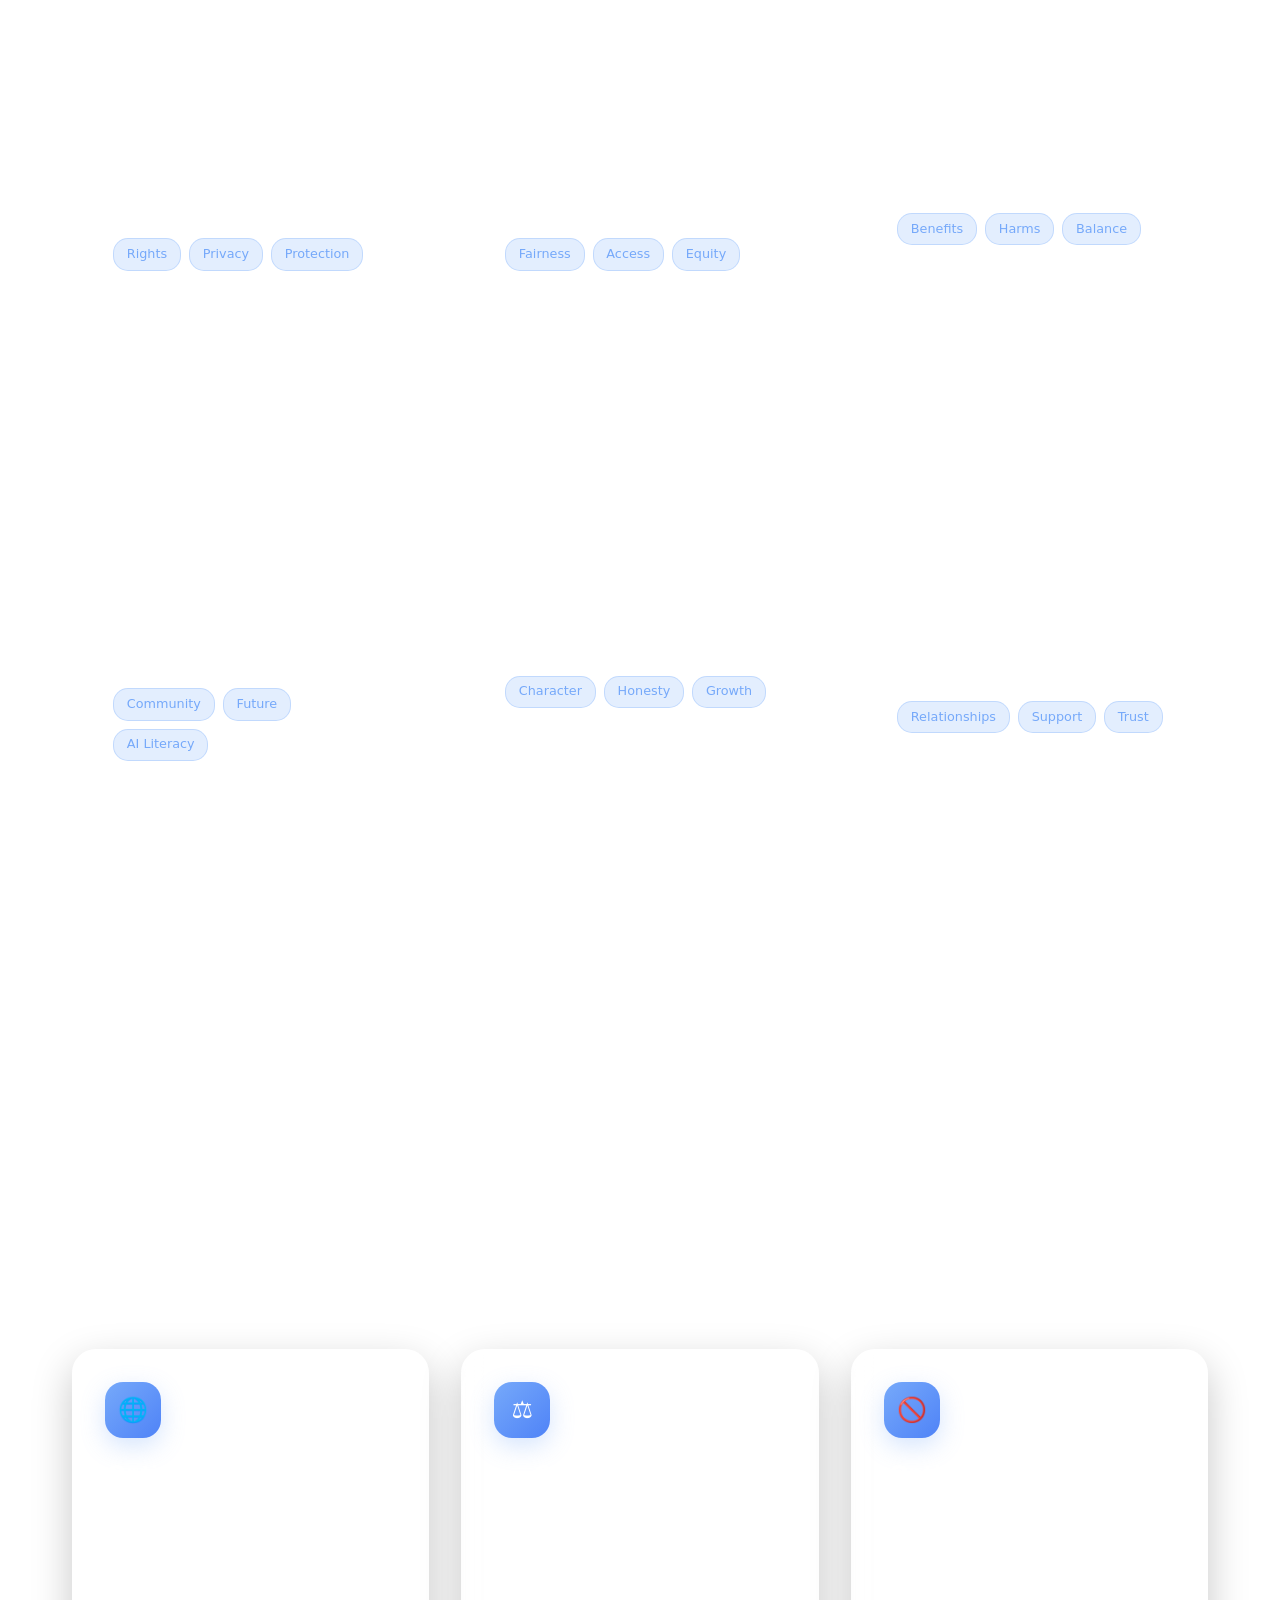
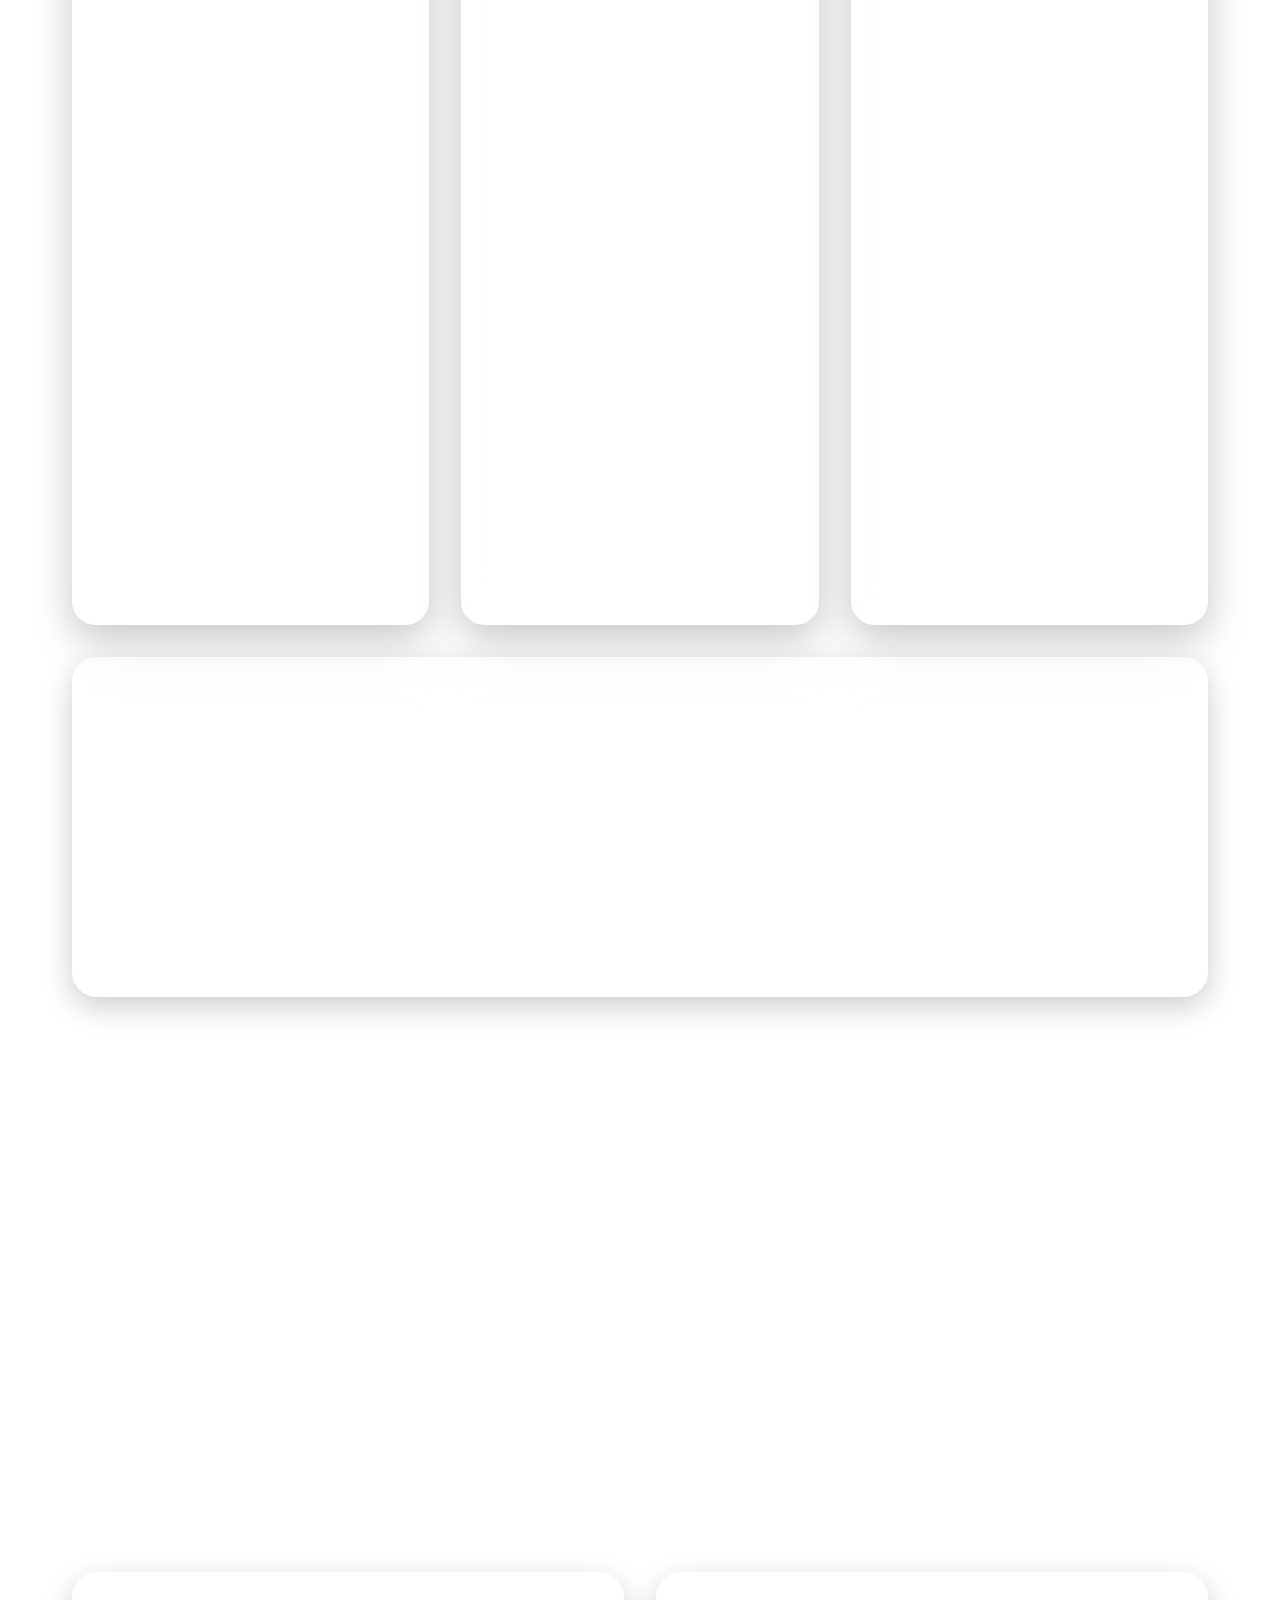
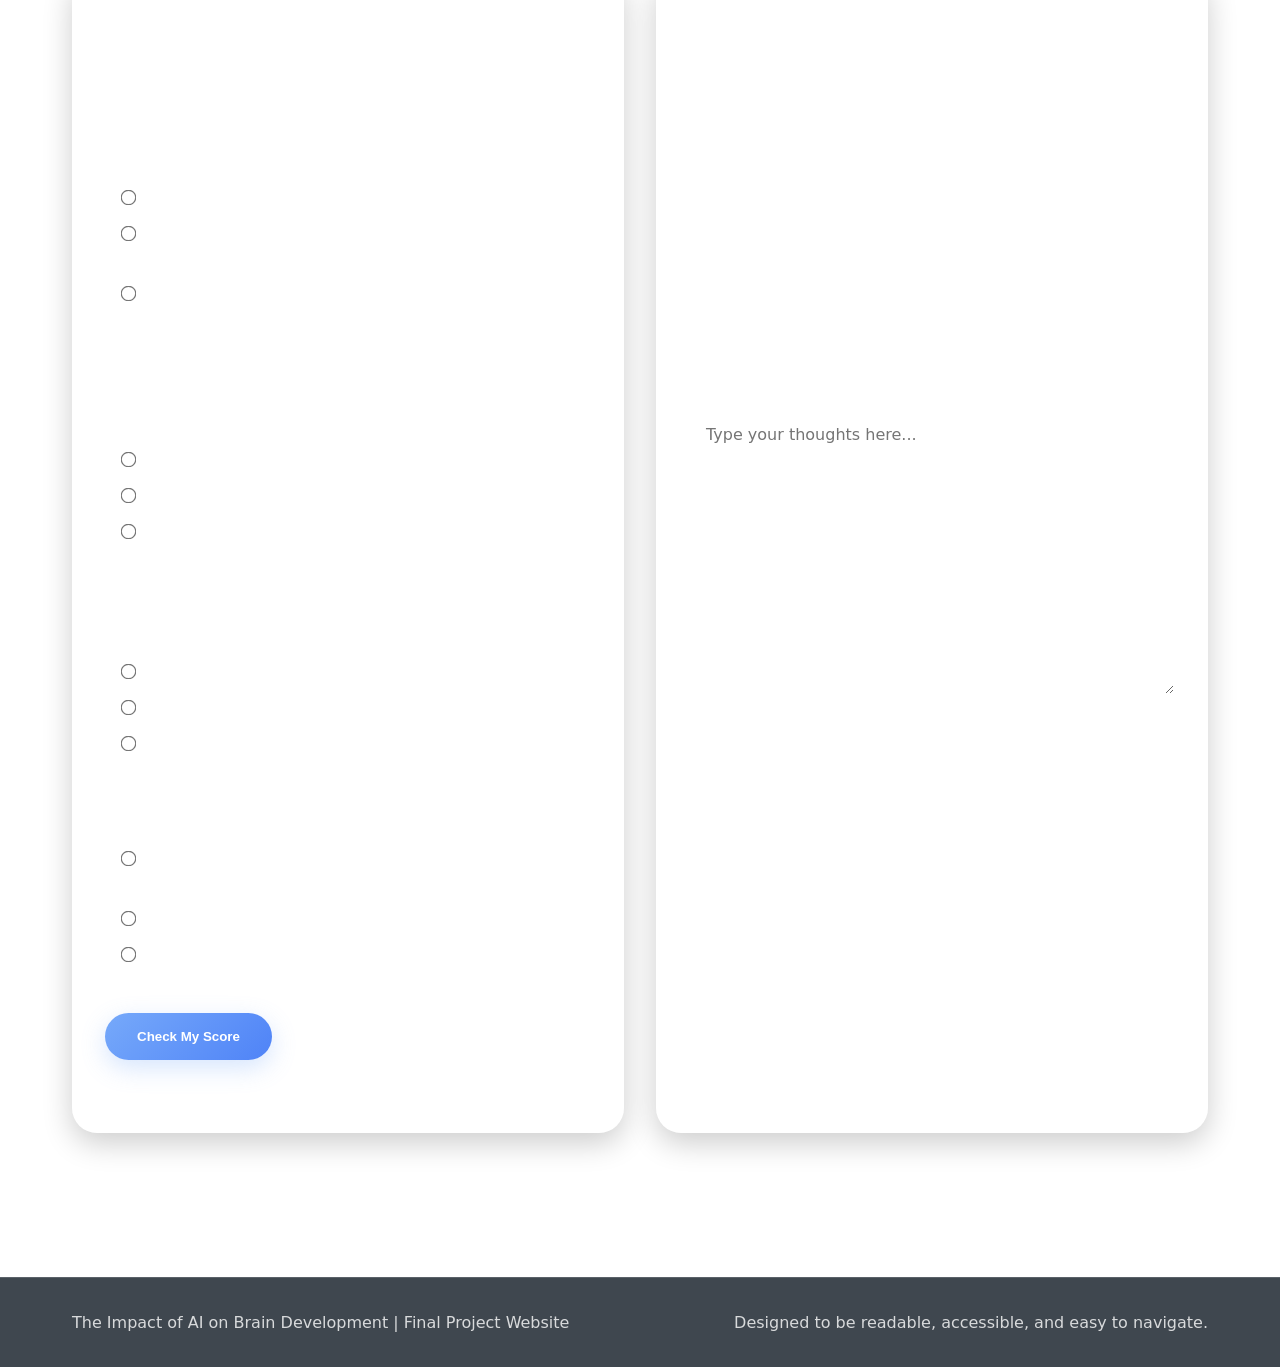
==== commit 82f02ff4: "Fixed heading" ====
--- a/index.html
+++ b/index.html
@@ -15,7 +15,7 @@
         <div class="nav-container">
             <ul class="nav-links">
                 <li><a href="#home">Home</a></li>
-                <li><a href="#brain">What You need to Know</a></li>
+                <li><a href="#brain">What You Need to Know</a></li>
                 <li><a href="#sources">Research Findings</a></li>
                 <li><a href="#stakeholders">Stakeholders</a></li>
                 <li><a href="#ethics">Ethics</a></li>
@@ -702,4 +702,4 @@
 
     <script src="tooplate-titan-script.js"></script>
 </body>
-</html>+</html>
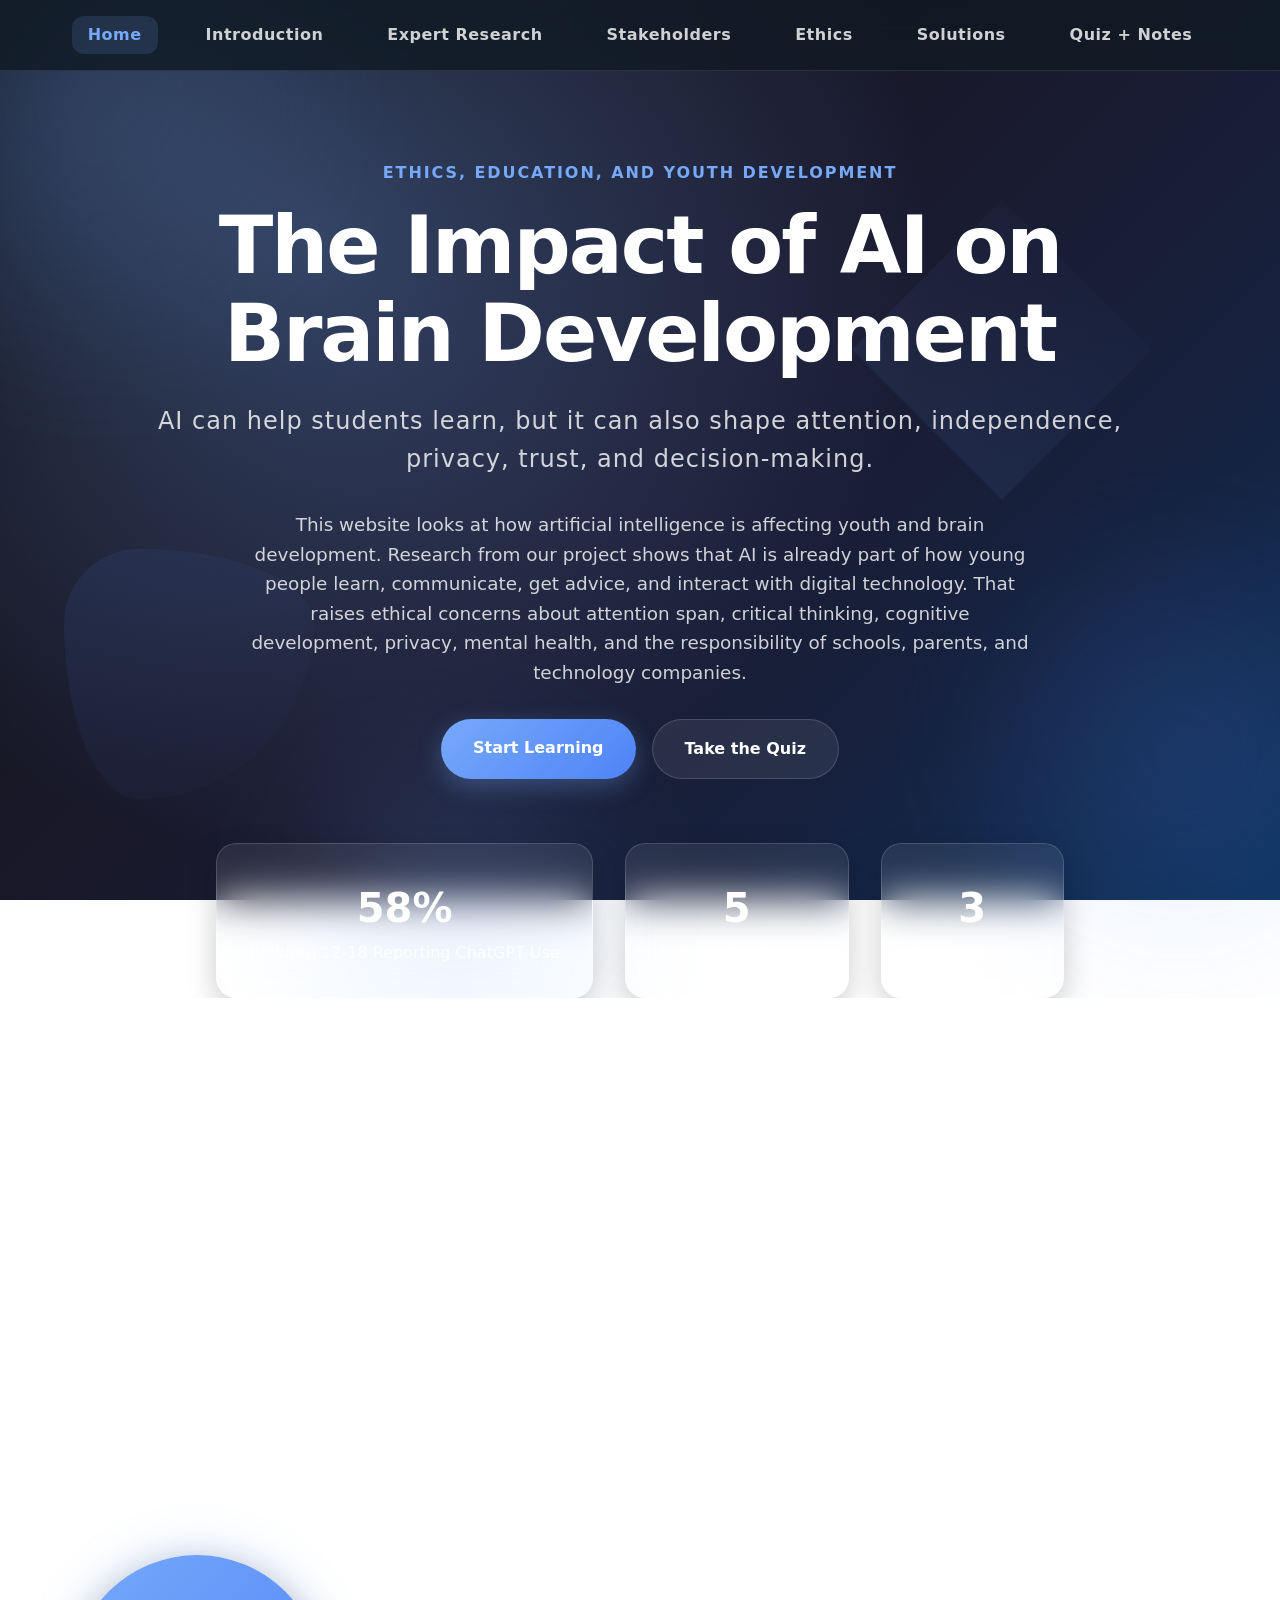
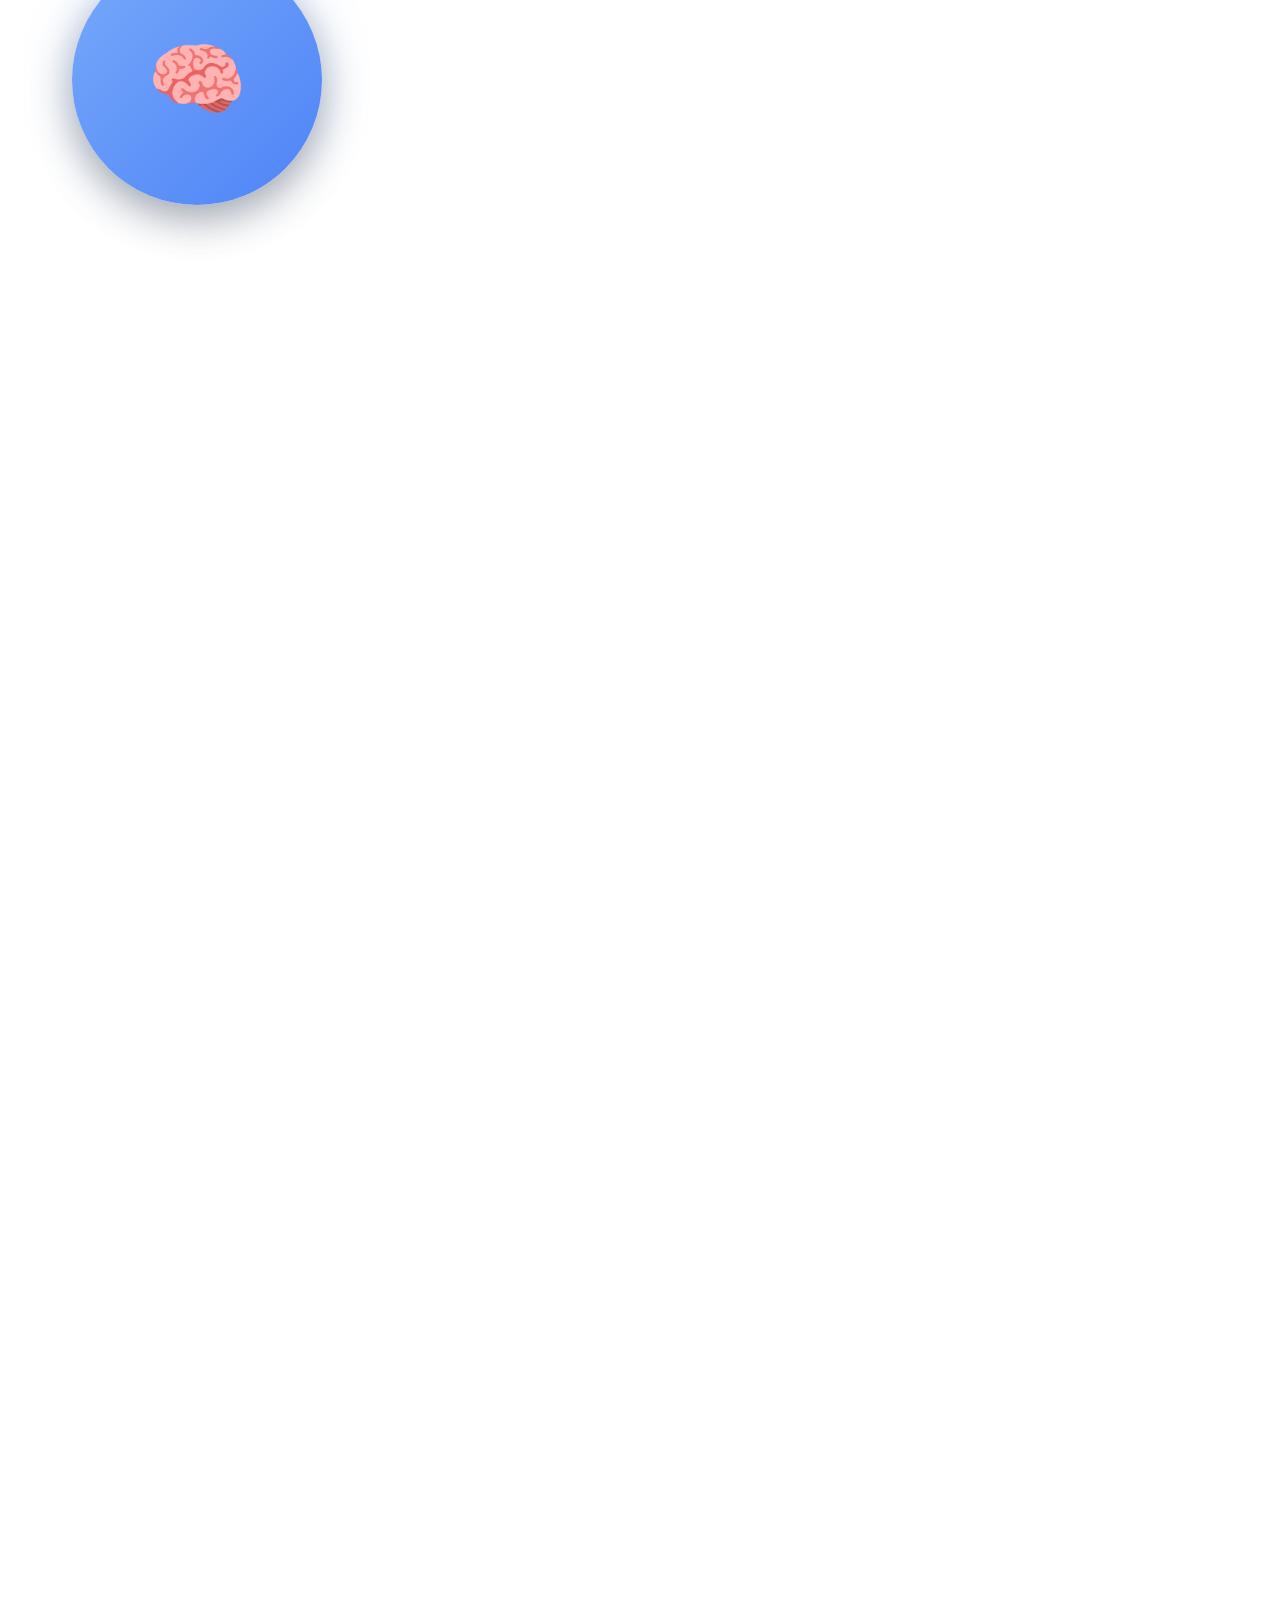
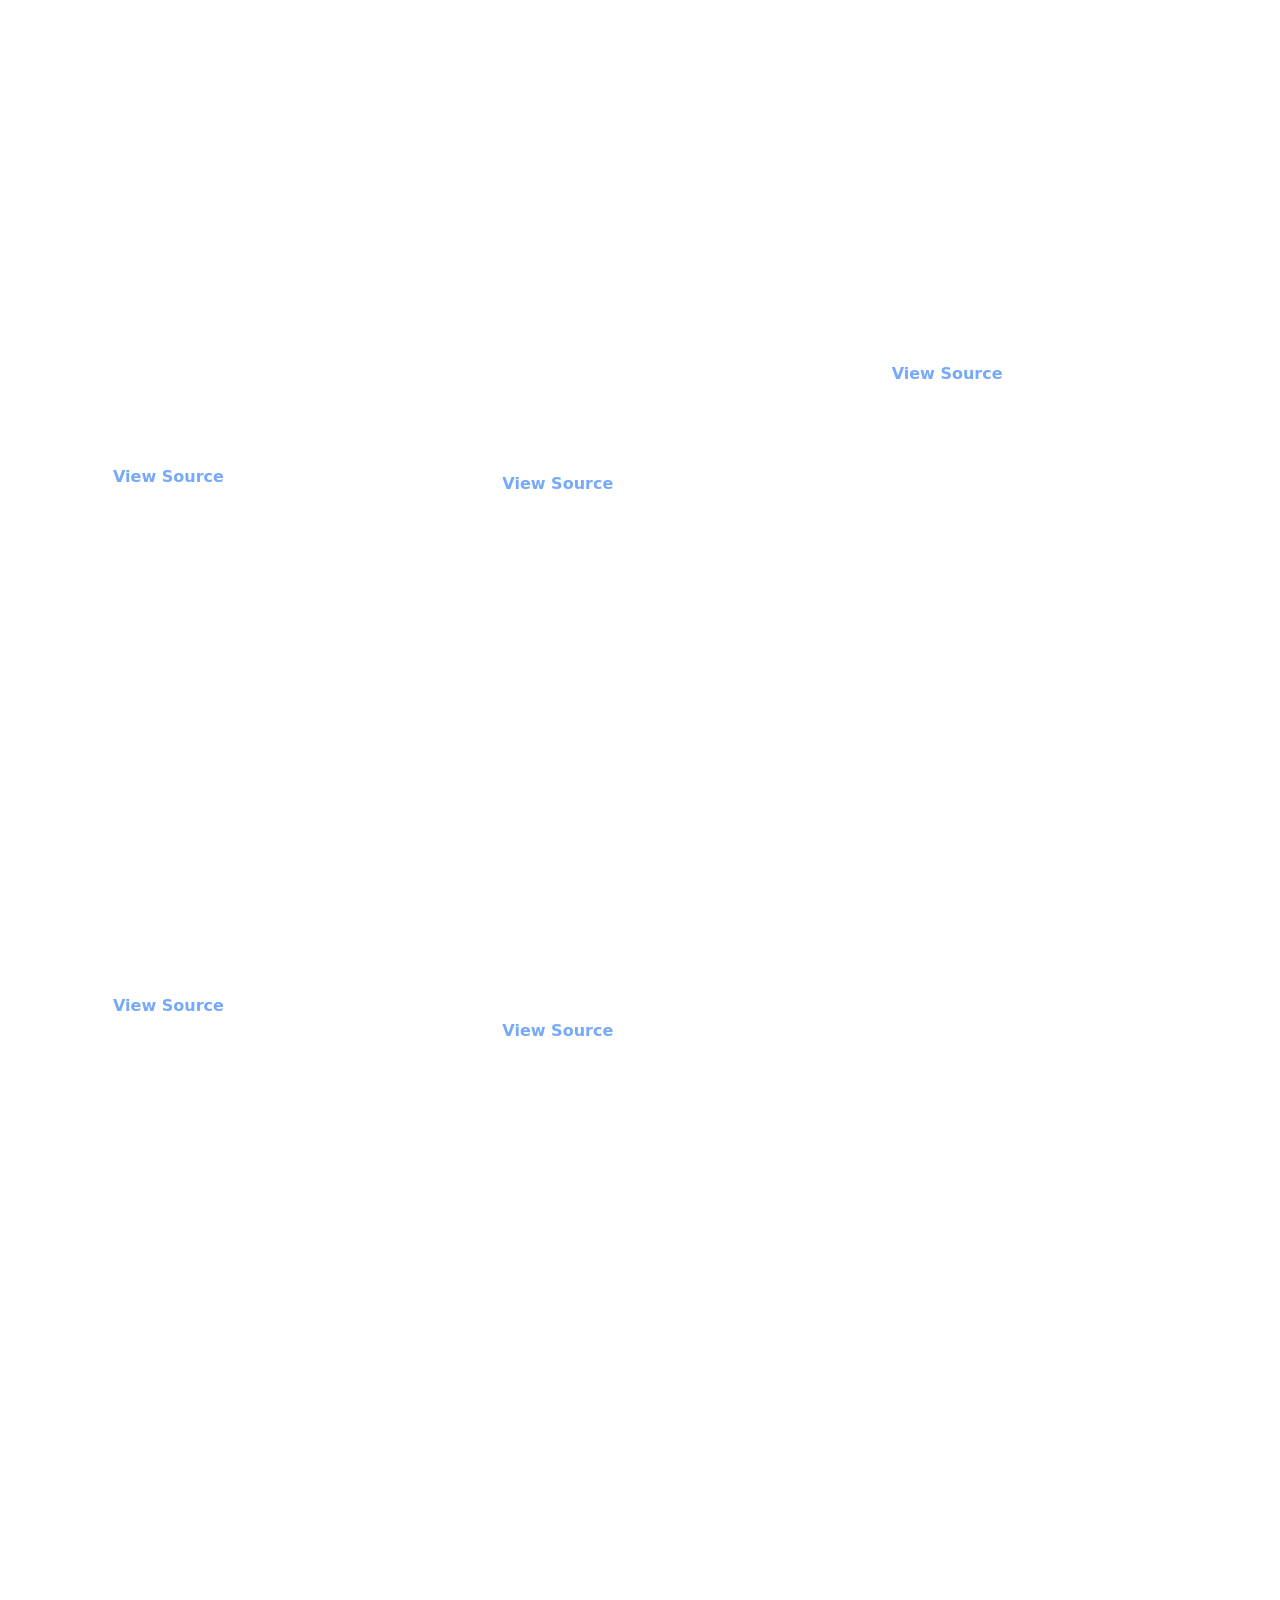
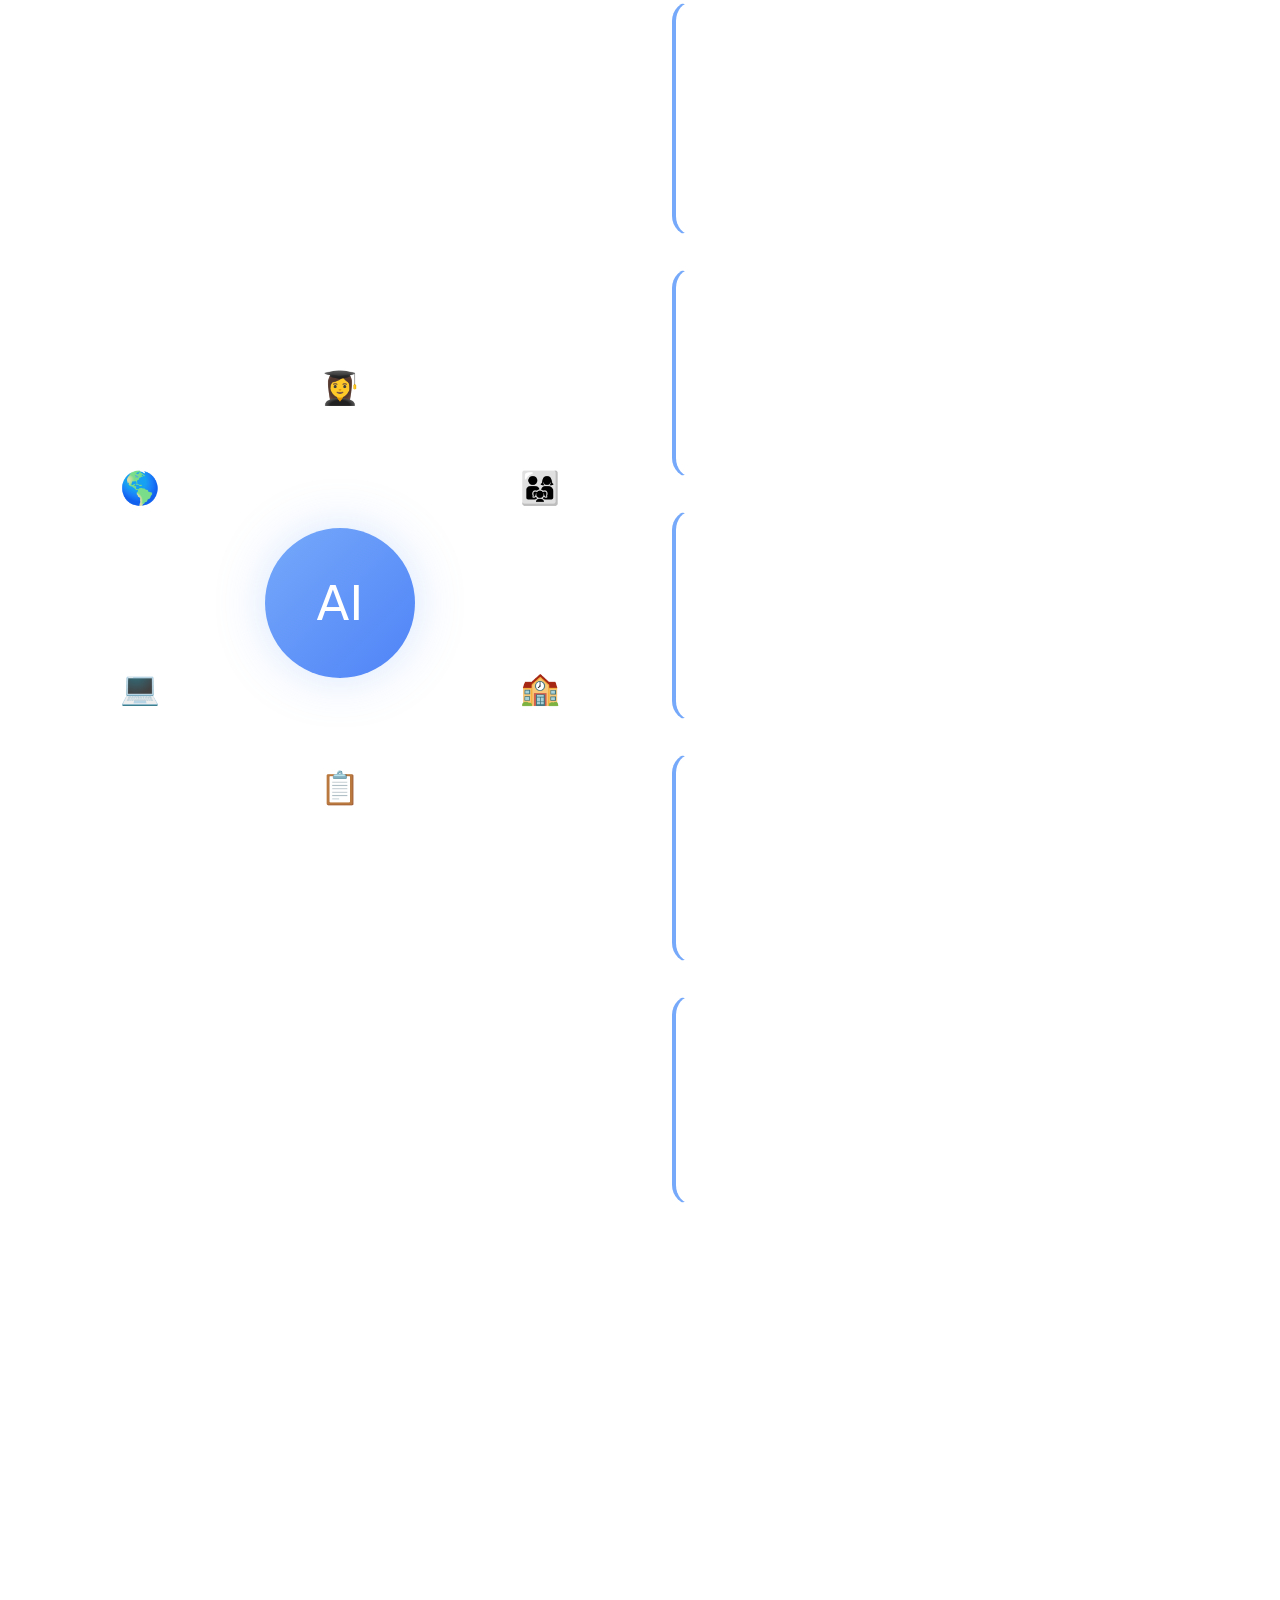
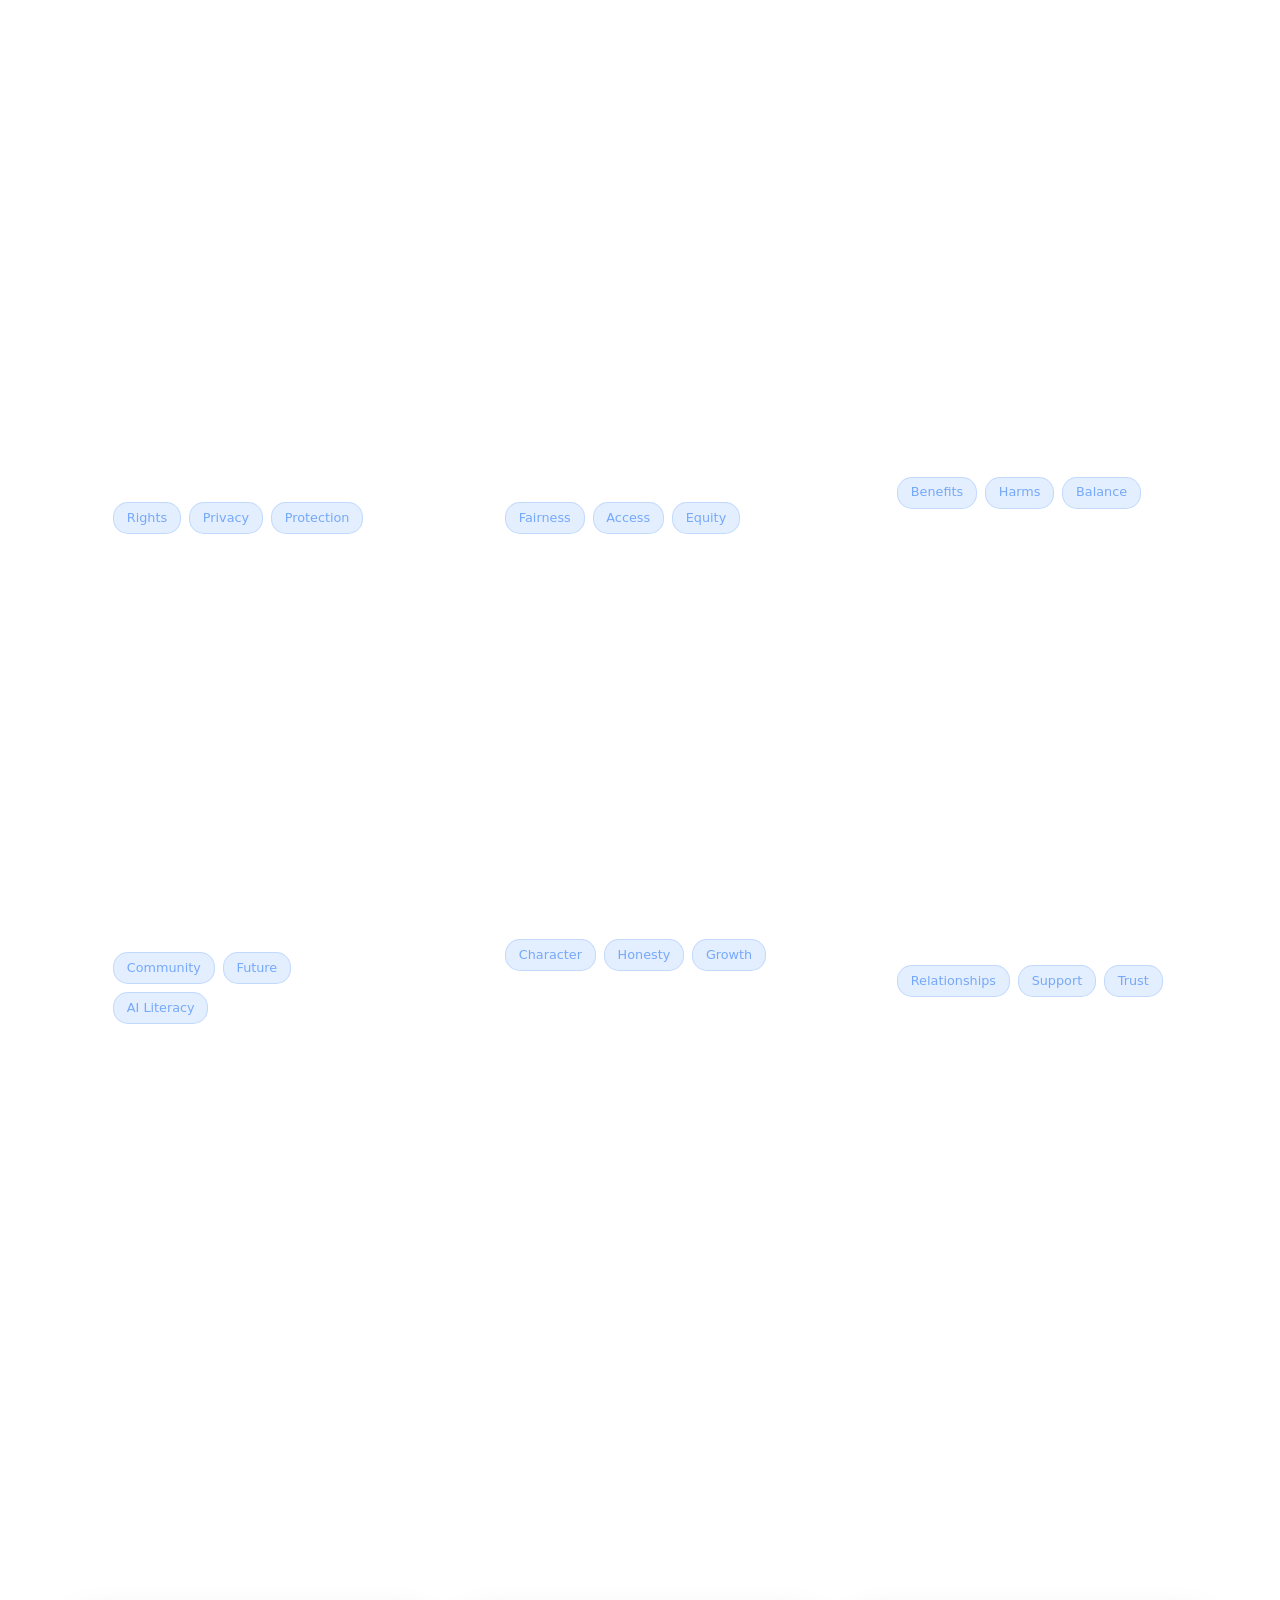
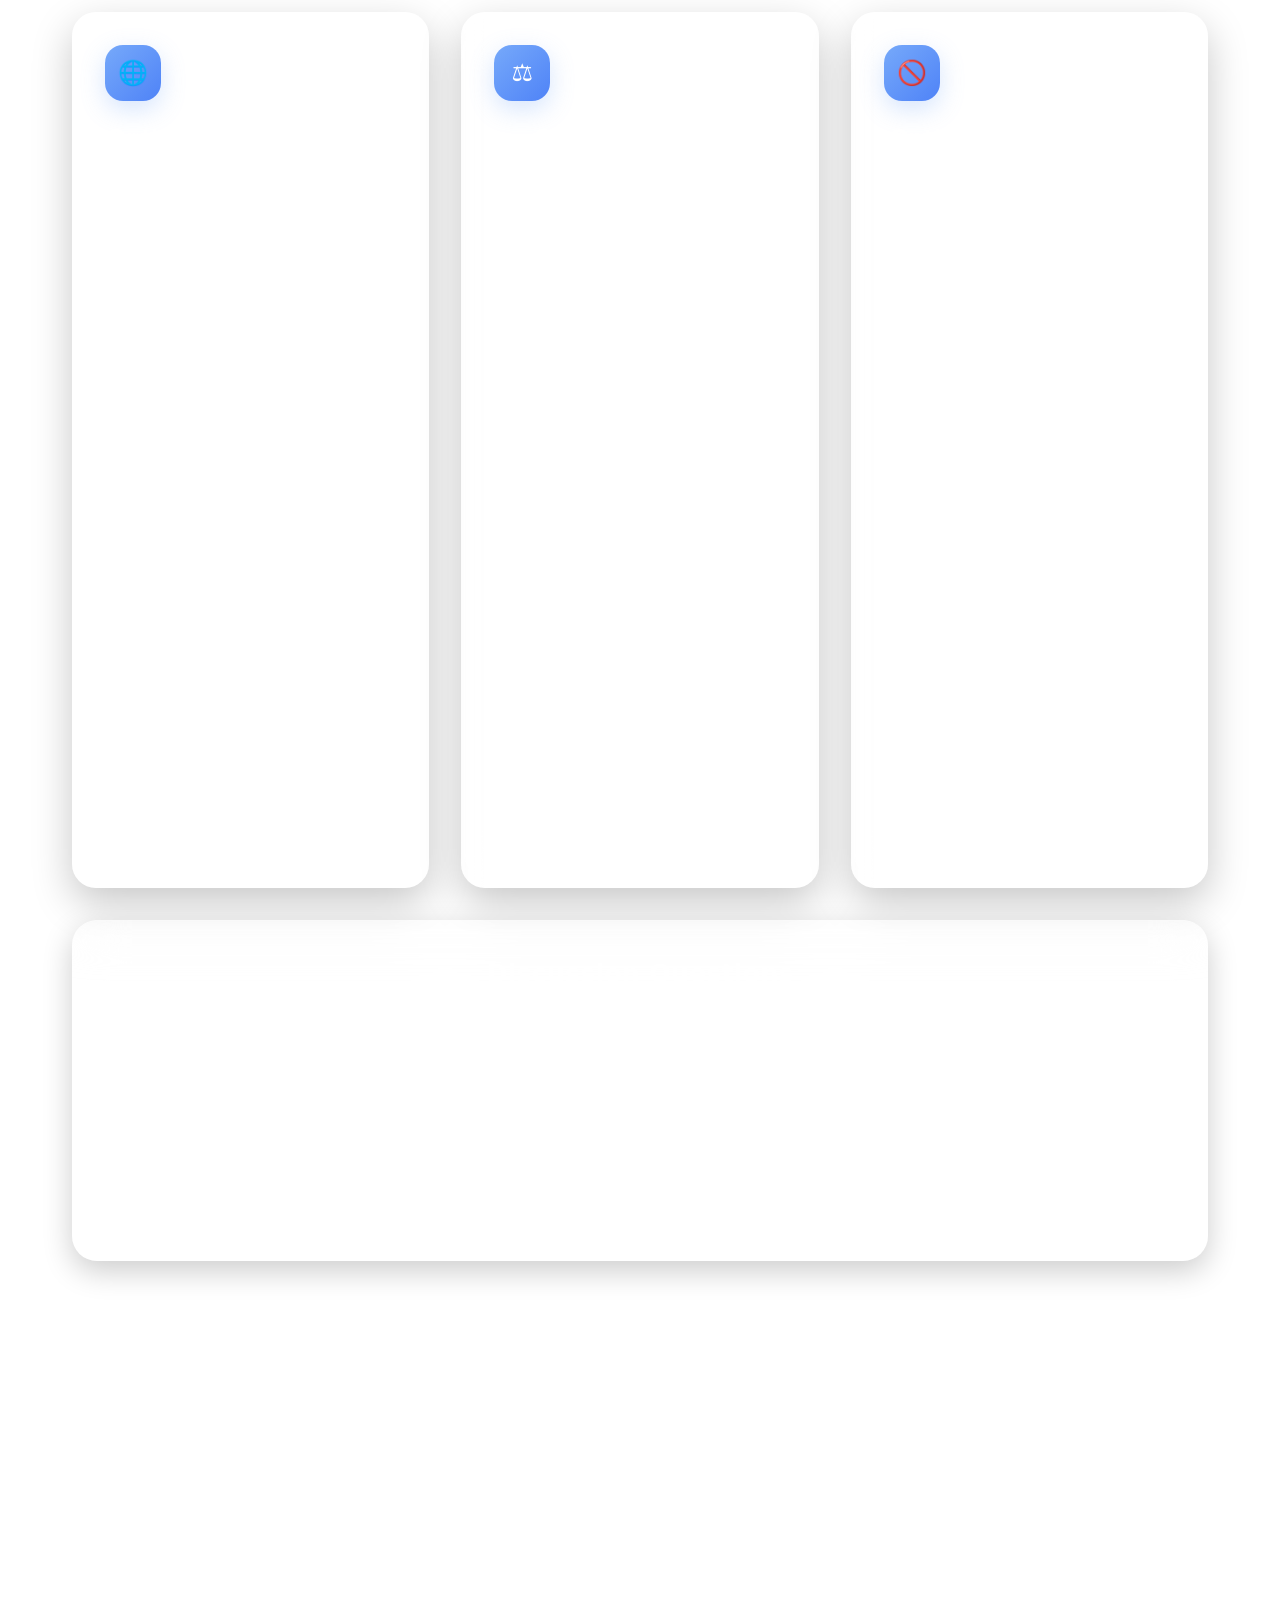
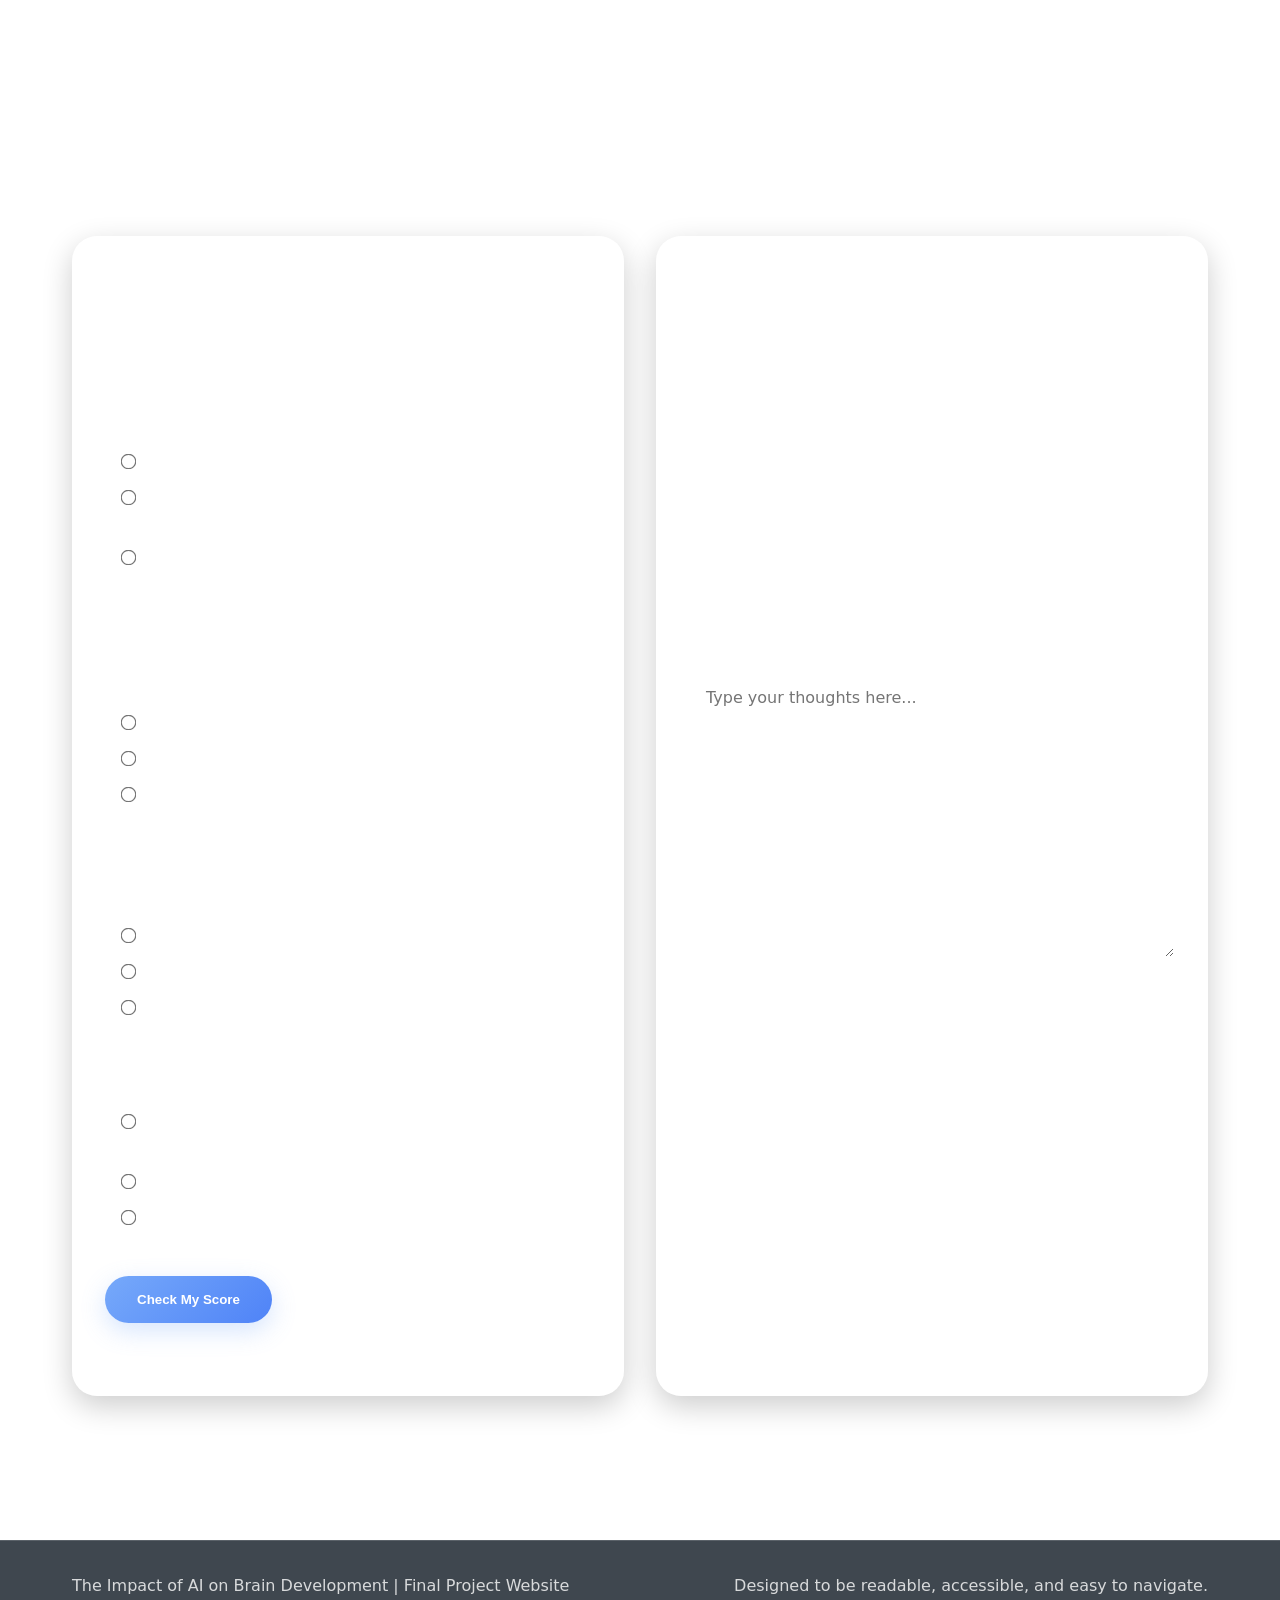
==== commit 89d69a14: "Header button fixed and including all into index.html Since we have different HTML files im includin" ====
--- a/index.html
+++ b/index.html
@@ -15,11 +15,11 @@
         <div class="nav-container">
             <ul class="nav-links">
                 <li><a href="#home">Home</a></li>
-                <li><a href="#brain">What You Need to Know</a></li>
-                <li><a href="#sources">Research Findings</a></li>
+                <li><a href="#brain">Introduction</a></li>
+                <li><a href="#sources">Expert Research</a></li>
                 <li><a href="#stakeholders">Stakeholders</a></li>
                 <li><a href="#ethics">Ethics</a></li>
-                <li><a href="#actions">Actions</a></li>
+                <li><a href="#actions">Solutions</a></li>
                 <li><a href="#interactive">Quiz + Notes</a></li>
             </ul>
 
@@ -33,11 +33,11 @@
         <div class="mobile-nav" id="mobileNav">
             <ul>
                 <li><a href="#home">Home</a></li>
-                <li><a href="#brain">Importance</a></li>
-                <li><a href="#sources">Research</a></li>
+                <li><a href="#brain">Introduction</a></li>
+                <li><a href="#sources">Expert Research</a></li>
                 <li><a href="#stakeholders">Stakeholders</a></li>
                 <li><a href="#ethics">Ethics</a></li>
-                <li><a href="#actions">Actions</a></li>
+                <li><a href="#actions">Solutions</a></li>
                 <li><a href="#interactive">Quiz + Notes</a></li>
             </ul>
         </div>
@@ -209,9 +209,10 @@
                     <article class="about-card">
                         <h4>UNICEF</h4>
                         <p>
-                            UNICEF helped us think about both the positives and negatives of generative AI for children.
-                            The benefits include personalized learning, creativity, accessibility, and possible healthcare support.
-                            The risks include explicit content, misinformation, sextortion, privacy issues, and unequal access.
+                            In a study from UNICEF, children were found to use AI at almost double the rate of their parents.
+                            The benefits of widespread, early access to AI may include personalized learning, improved creativity, better accessibility, and possible healthcare support.
+                            However, the risks are great, including unmonitored access to explicit content, misinformation, sextortion, privacy issues, and unequal access. UNICEF argues
+                            policy decisions must be made in order to best support and monitor children AI usage going forward.
                         </p>
                         <p>
                             <a href="https://www.unicef.org/innocenti/generative-ai-risks-and-opportunities-children" target="_blank" rel="noopener noreferrer">
@@ -223,8 +224,10 @@
                     <article class="about-card">
                         <h4>Harvard Interview with Ying Xu</h4>
                         <p>
-                            This research helped us think about child trust and AI literacy. It raised the concern that children may trust
-                            robots and adults in similar ways, which means young people need to be taught how to question AI output.
+                            Ying Xu implores policy-makers to think about child trust and AI literacy. It raised the concern that children may trust
+                            robots and adults in similar ways, which means young people need to be taught how to question AI output. To address this, she believe
+                            that children should be shown the misinformation and the shortcomings of the AI. While she thinks AI is important, she also thinks feelings
+                            of distrust towards AI output is crucial in proper utilization going forward.
                         </p>
                         <p>
                             <a href="https://www.gse.harvard.edu/ideas/edcast/24/10/impact-ai-childrens-development" target="_blank" rel="noopener noreferrer">
@@ -236,9 +239,9 @@
                     <article class="about-card">
                         <h4>School of Public Health</h4>
                         <p>
-                            This source focused on adolescents and young adults using chatbots for mental health advice.
-                            The issue is not that every interaction is harmful, but that AI advice can be risky when it replaces support
-                            from trained professionals or trusted humans.
+                            The School of Public Health found that 93% of people believe that AI mental health help is always helpful. 
+                            With that said, the issue is not that every interaction is harmful, but that AI advice can be risky when it replaces support
+                            from trained professionals or trusted humans. In fact, OpenAI is currently facing multiple lawsuits for leading children to suicide or delusion.
                         </p>
                         <p>
                             <a href="https://sph.brown.edu/news/2025-11-18/teens-ai-chatbots" target="_blank" rel="noopener noreferrer">
@@ -248,11 +251,11 @@
                     </article>
         
                     <article class="about-card">
-                        <h4>PMC Source</h4>
-                        <p>
-                            This source helped us organize AI's effects into areas like health information, cognition, mental health,
-                            social connection, and nutrition education. It showed that AI can support learning and access, but it can also
-                            increase bias, cognitive offloading, inaccurate advice, and unhealthy dependence.
+                        <h4>Public Medical Central</h4>
+                        <p>
+                            PMC discusses the potential effects of AI in the realms of Cognition, Mental Health, and Social Connection. It showed that AI can support learning and access, but can also
+                            increase bias, cognitive offloading, inaccurate advice, and unhealthy dependence. This source also recognizes that AI should
+                            not take the place of humans in important positions such as mental health support or therapy.
                         </p>
                         <p>
                             <a href="https://pmc.ncbi.nlm.nih.gov/articles/PMC12621494/" target="_blank" rel="noopener noreferrer">
@@ -264,11 +267,12 @@
                     <article class="about-card">
                         <h4>APA Recommendations</h4>
                         <p>
-                            The APA recommendations helped shape our action options. They support healthy boundaries, age-appropriate defaults,
-                            transparency, human oversight, reduced persuasive design, and AI literacy for young users.
-                        </p>
-                        <p>
-                            <a href="https://www.apa.org/topics/artificial-intelligence-machine-learning/health-advisory-ai-adolescent-well-being" target="_blank" rel="noopener noreferrer">
+                            The APA recommendations offers some oversight when creating policy for AI usage. They support healthy boundaries, age-appropriate defaults,
+                            transparency, human oversight, reduced persuasive design, and AI literacy for young users. This means that children should be using AI in a 
+                            wildly different way than adults. AI should be used to further nurture, and not replace conventional societal structures of childhood.
+                        </p>
+                        <p>
+                            <a href="https://www.apa.org/topics/artificial-intelligence-machine-learning/health-advisory-ai-children-teens" target="_blank" rel="noopener noreferrer">
                                 View Source
                             </a>
                         </p>
--- a/tooplate-titan-style.css
+++ b/tooplate-titan-style.css
@@ -2092,4 +2092,65 @@
 
 .about-card a:hover {
     text-decoration: underline;
+}
+/* Fix centered navbar headings */
+.nav-container {
+    justify-content: center !important;
+    align-items: center !important;
+    padding: 0 2rem;
+}
+
+/* Make nav links evenly centered */
+.nav-links {
+    width: 100%;
+    display: flex;
+    justify-content: center;
+    align-items: center;
+    gap: 2rem;
+}
+
+/* Clean navbar link styling */
+.nav-links a {
+    display: inline-flex;
+    align-items: center;
+    justify-content: center;
+    color: var(--text-secondary);
+    text-decoration: none;
+    padding: 0.7rem 1rem;
+    border-radius: 12px;
+    border: none !important;
+    box-shadow: none !important;
+    font-weight: 700;
+    line-height: 1;
+    white-space: nowrap;
+}
+
+/* Remove the weird extra line/circle effect from the template */
+.nav-links a::before,
+.nav-links a::after {
+    display: none !important;
+    content: none !important;
+}
+
+/* Cleaner hover/active state */
+.nav-links a:hover,
+.nav-links a.active {
+    color: var(--accent-blue);
+    background: rgba(118, 169, 250, 0.14);
+    border: none !important;
+    box-shadow: none !important;
+    transform: none;
+}
+
+/* Prevent the active Home tab from turning into a huge pill/circle */
+.nav-links li,
+.nav-links li a {
+    height: auto !important;
+    min-height: 0 !important;
+}
+
+/* Mobile menu should not mess with desktop centering */
+.mobile-menu-btn {
+    position: absolute;
+    right: 2rem;
 }
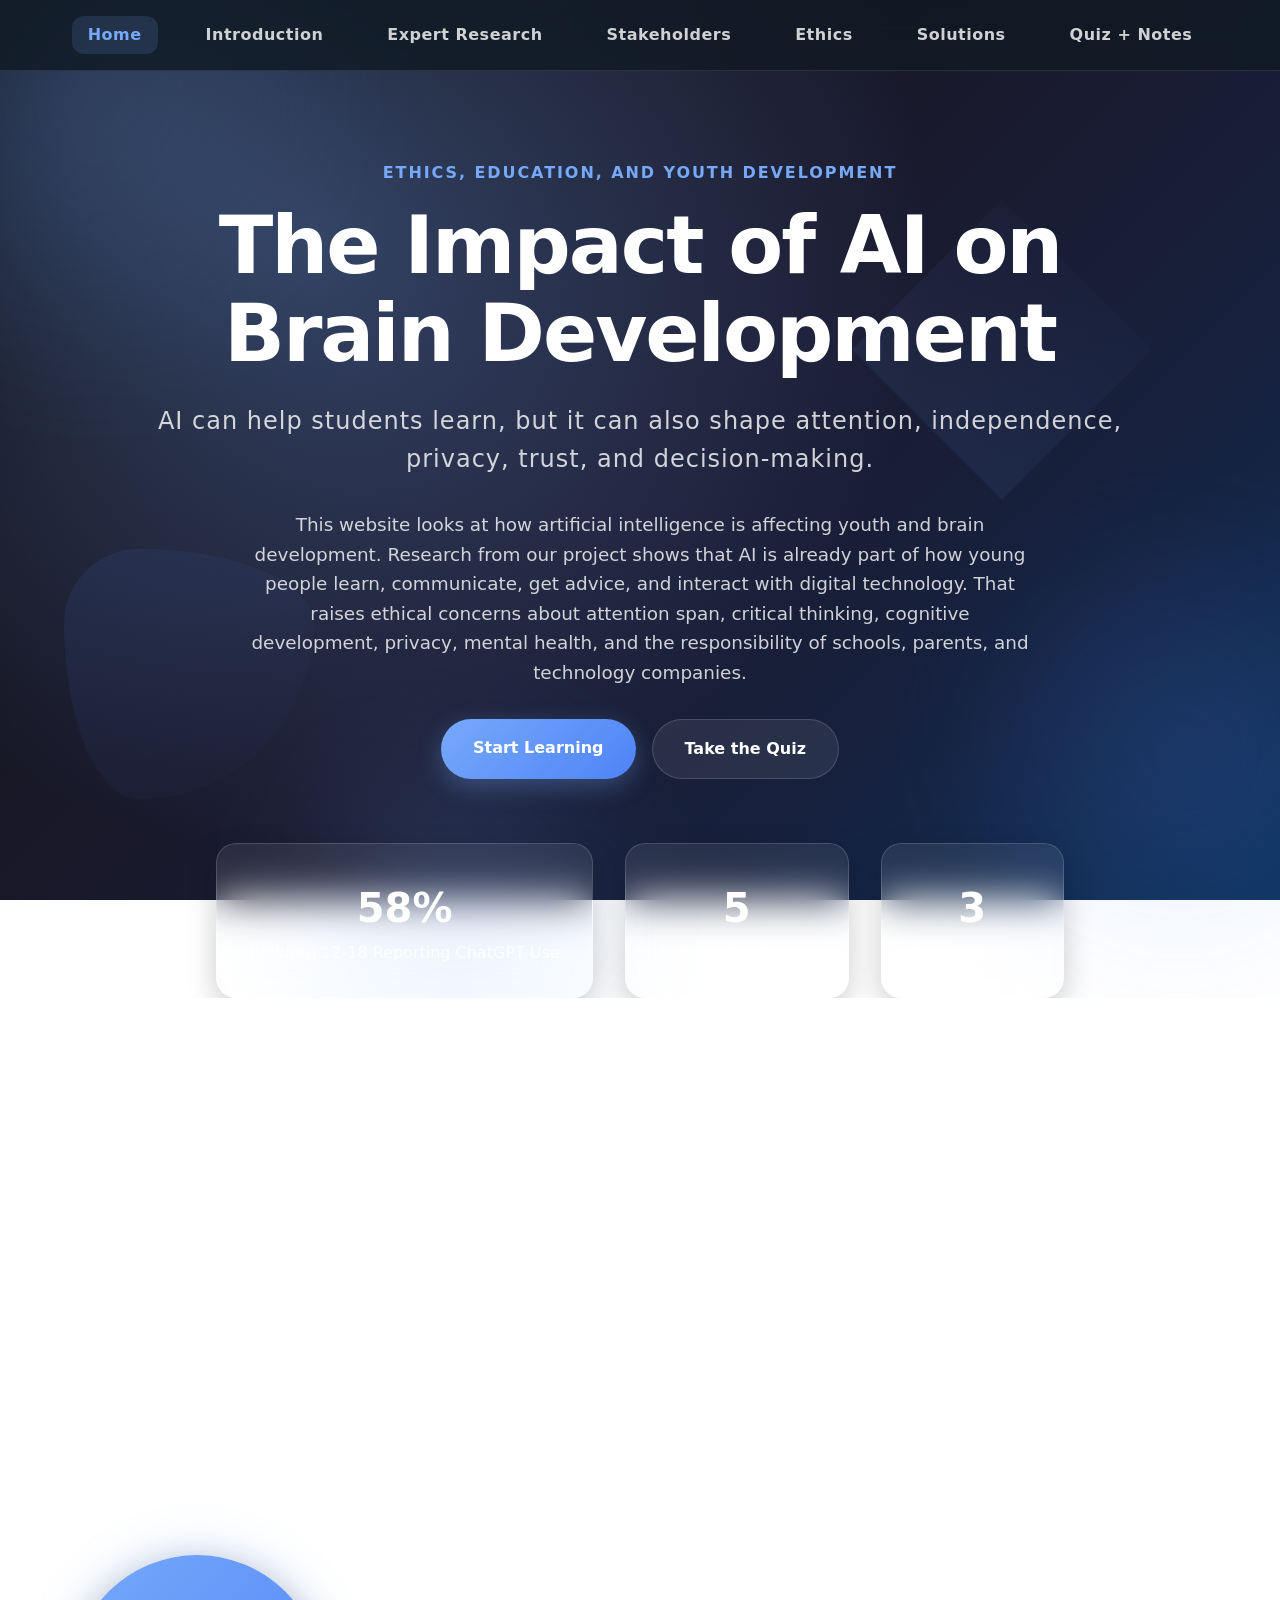
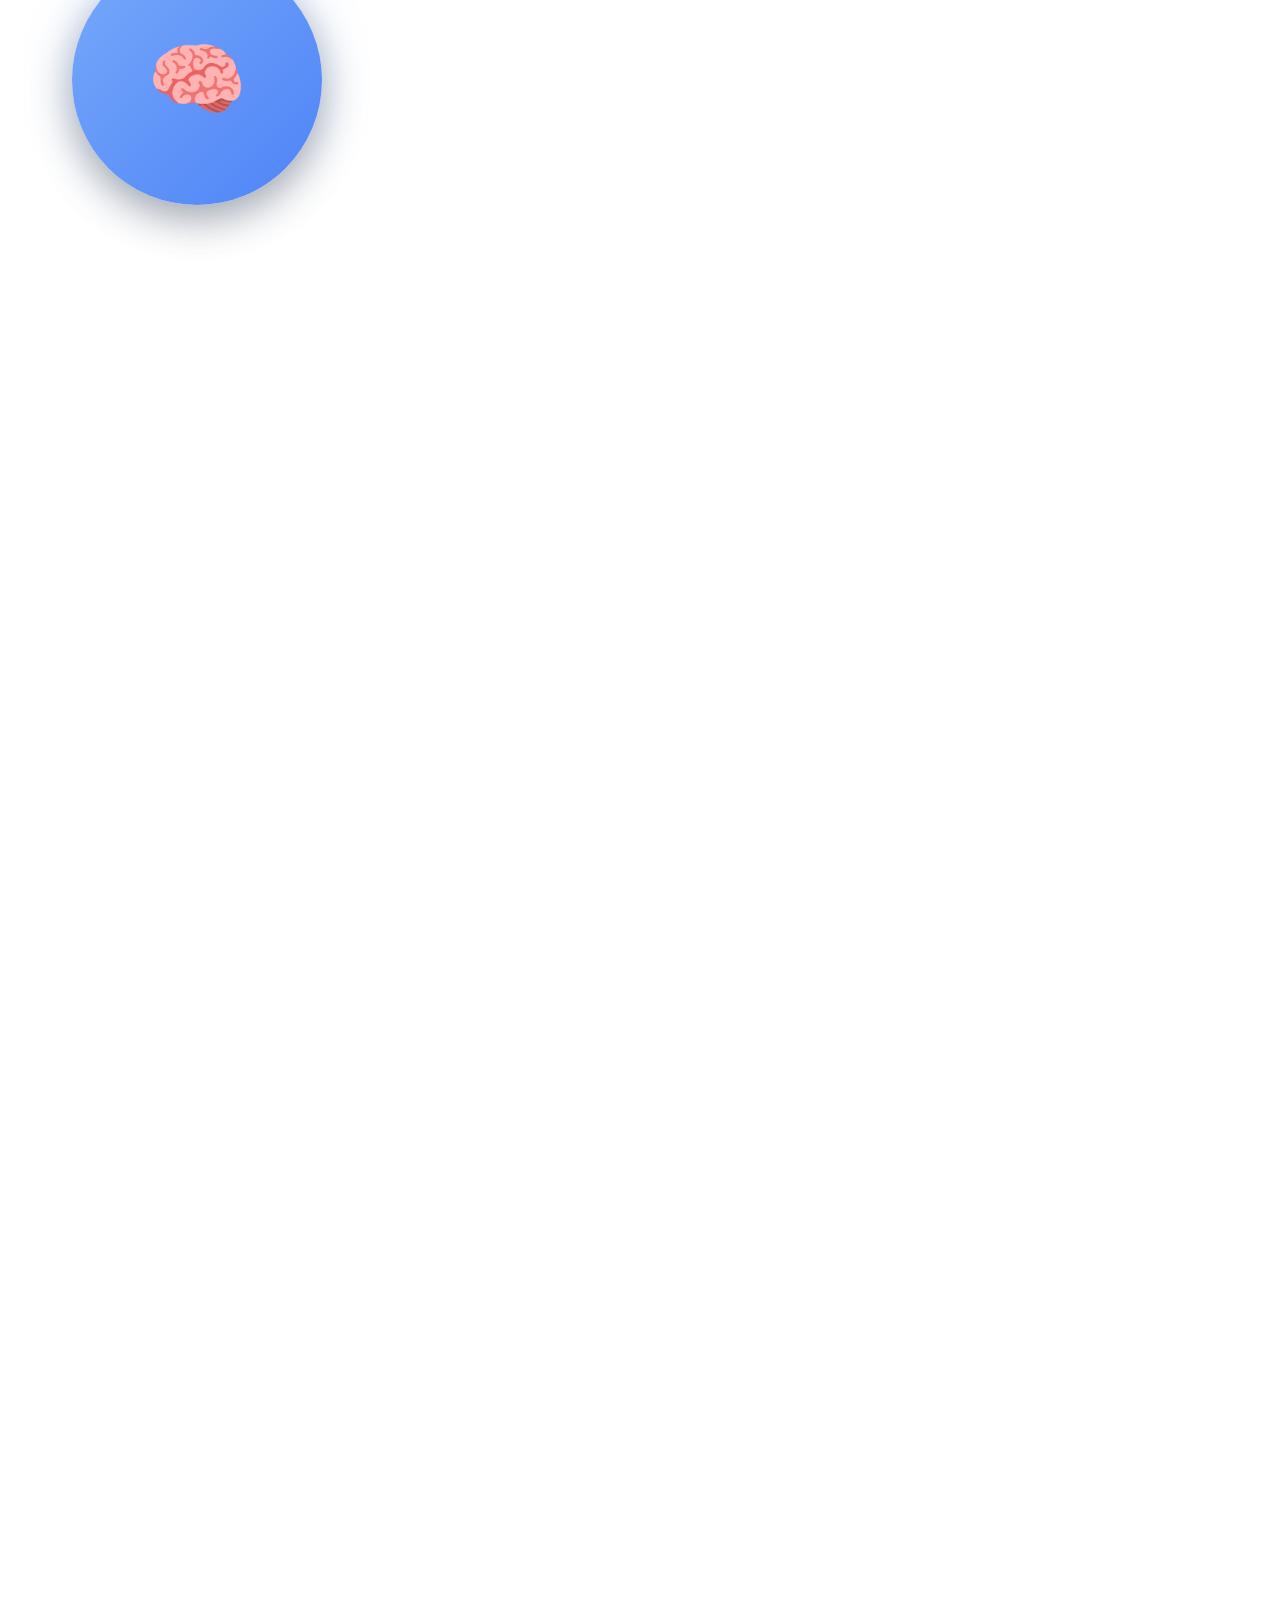
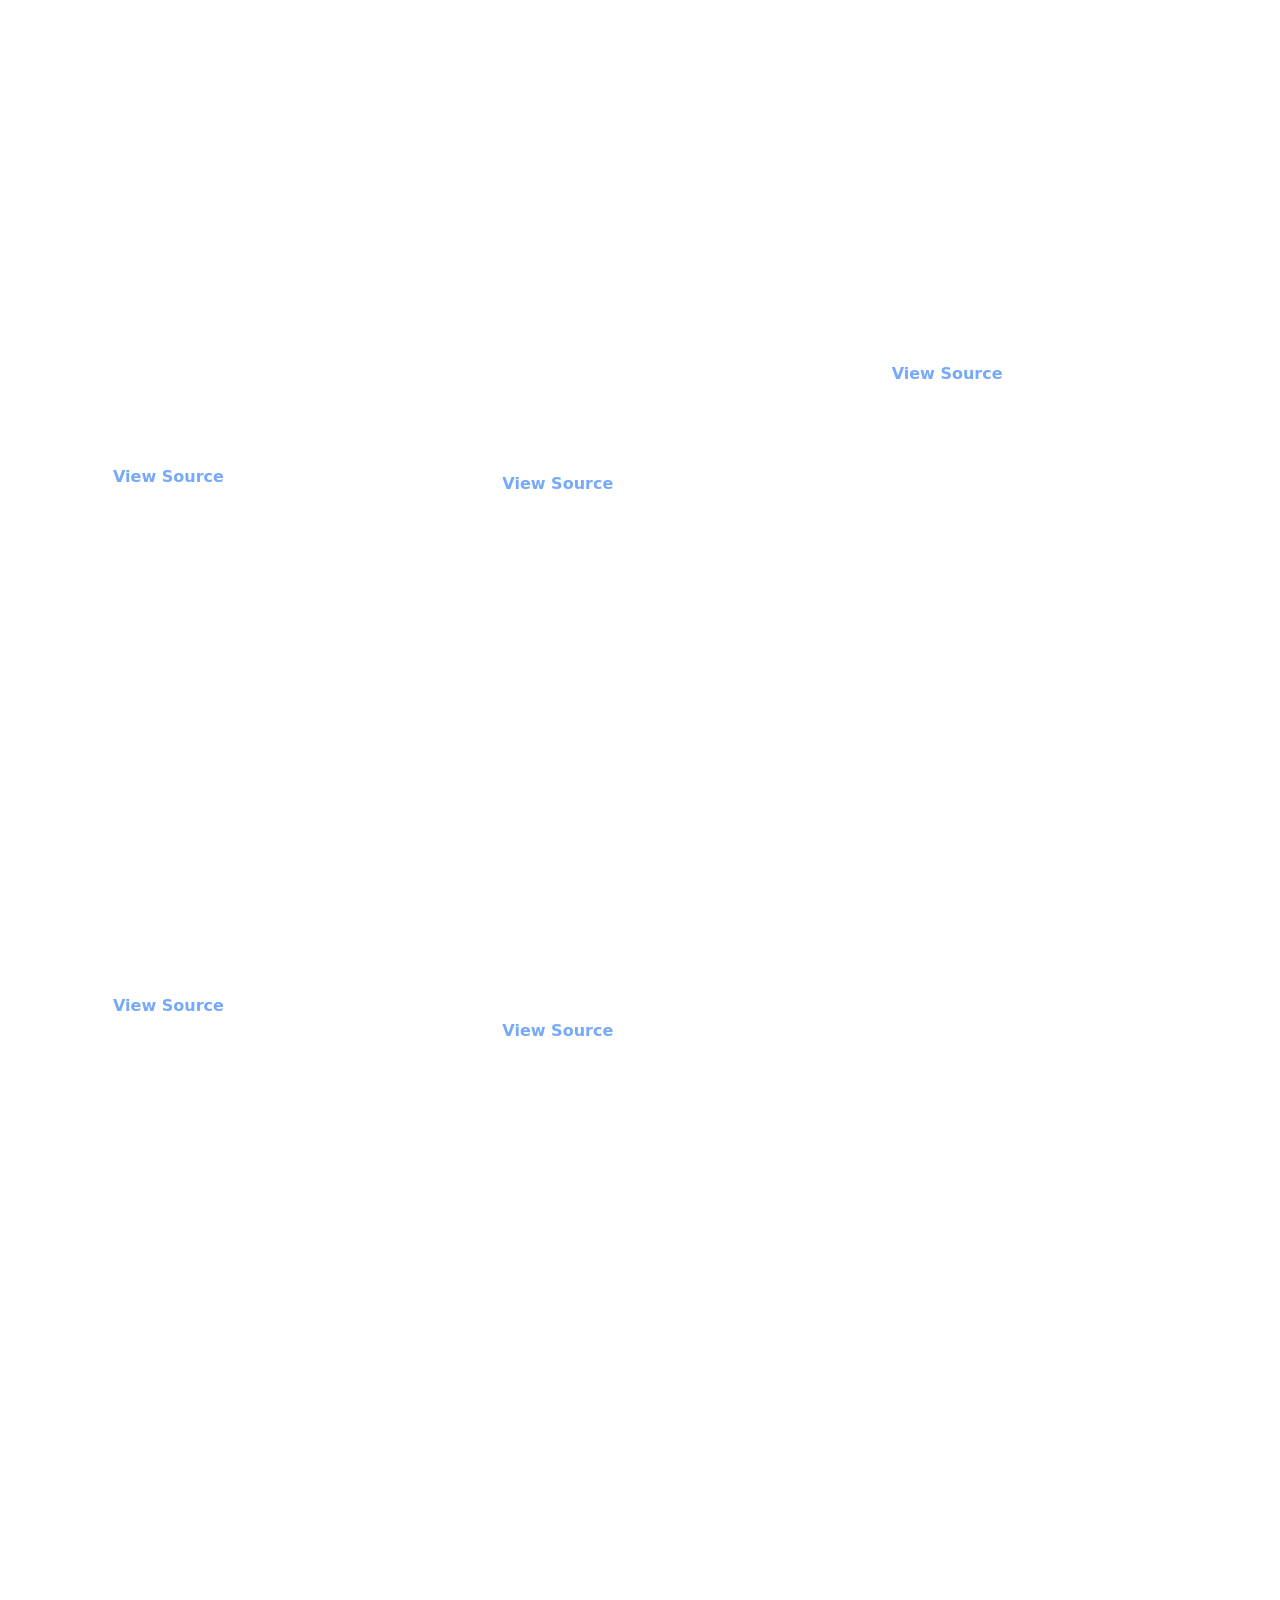
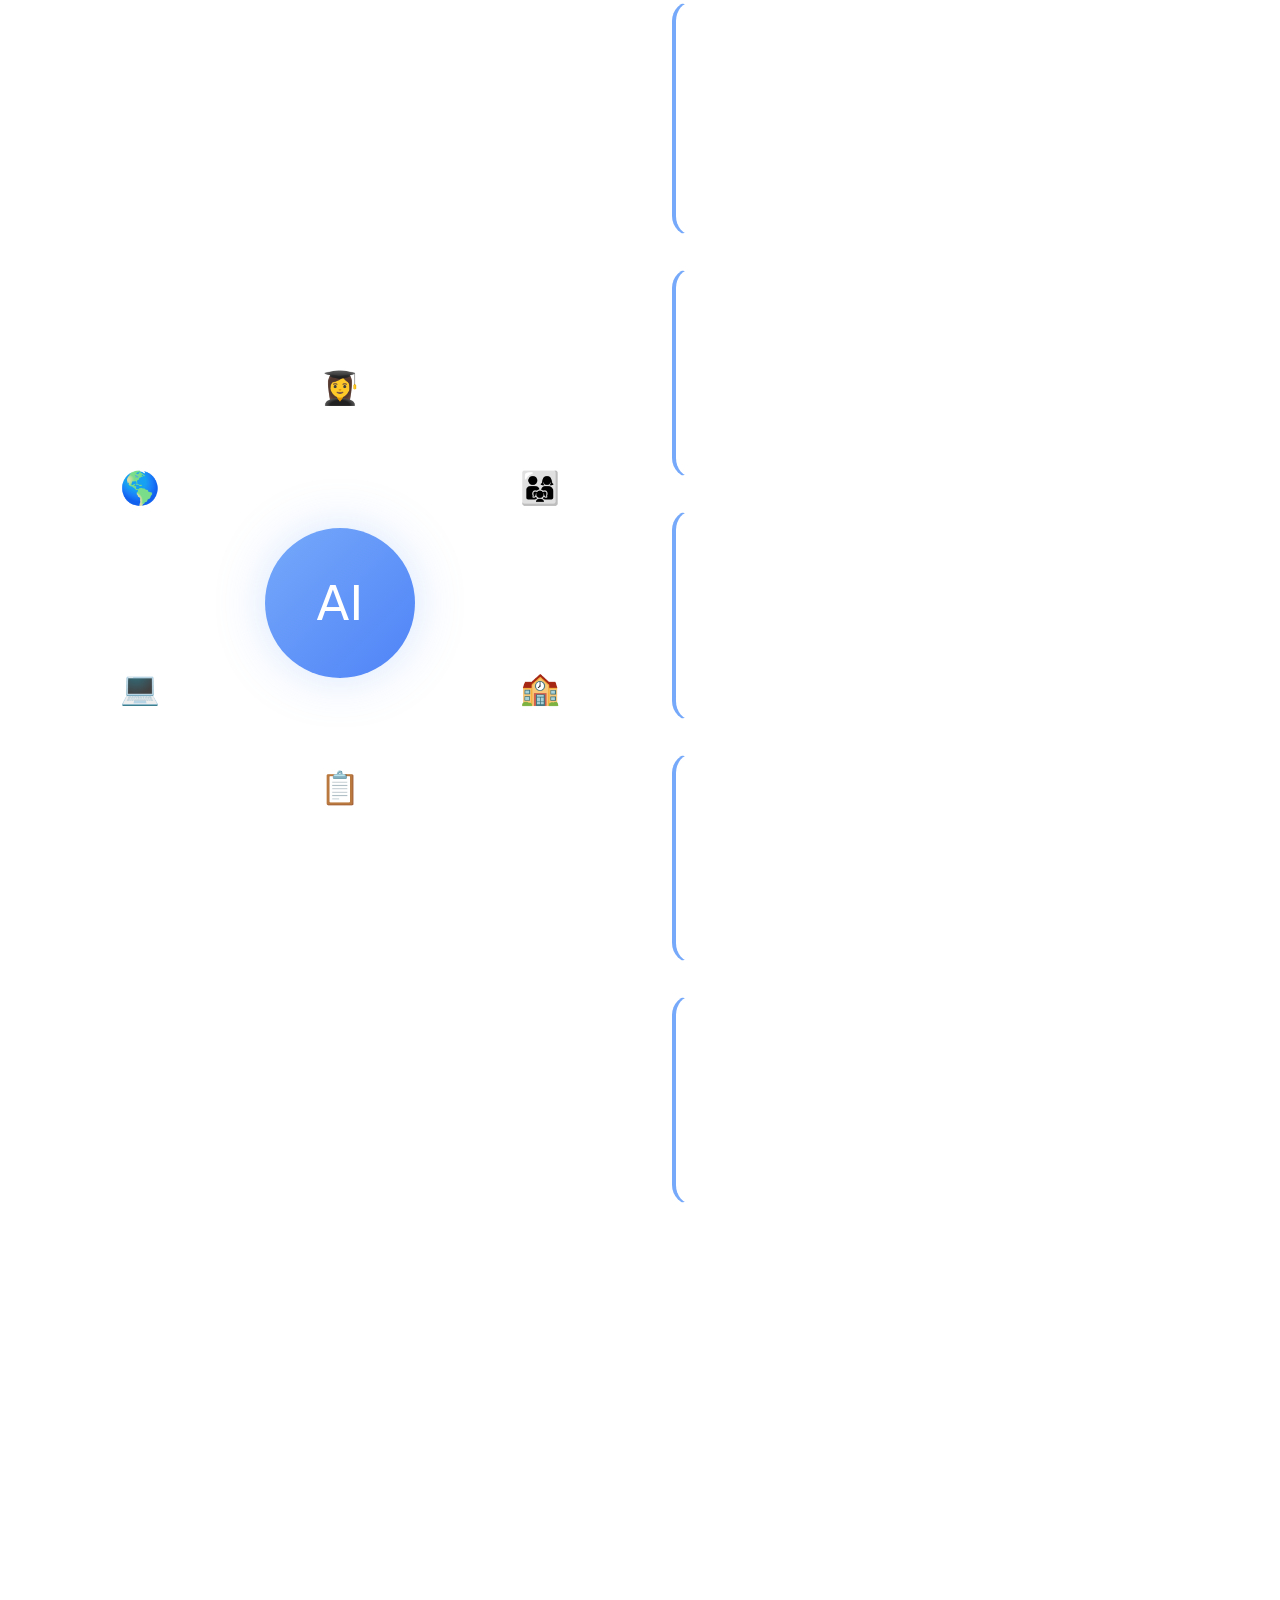
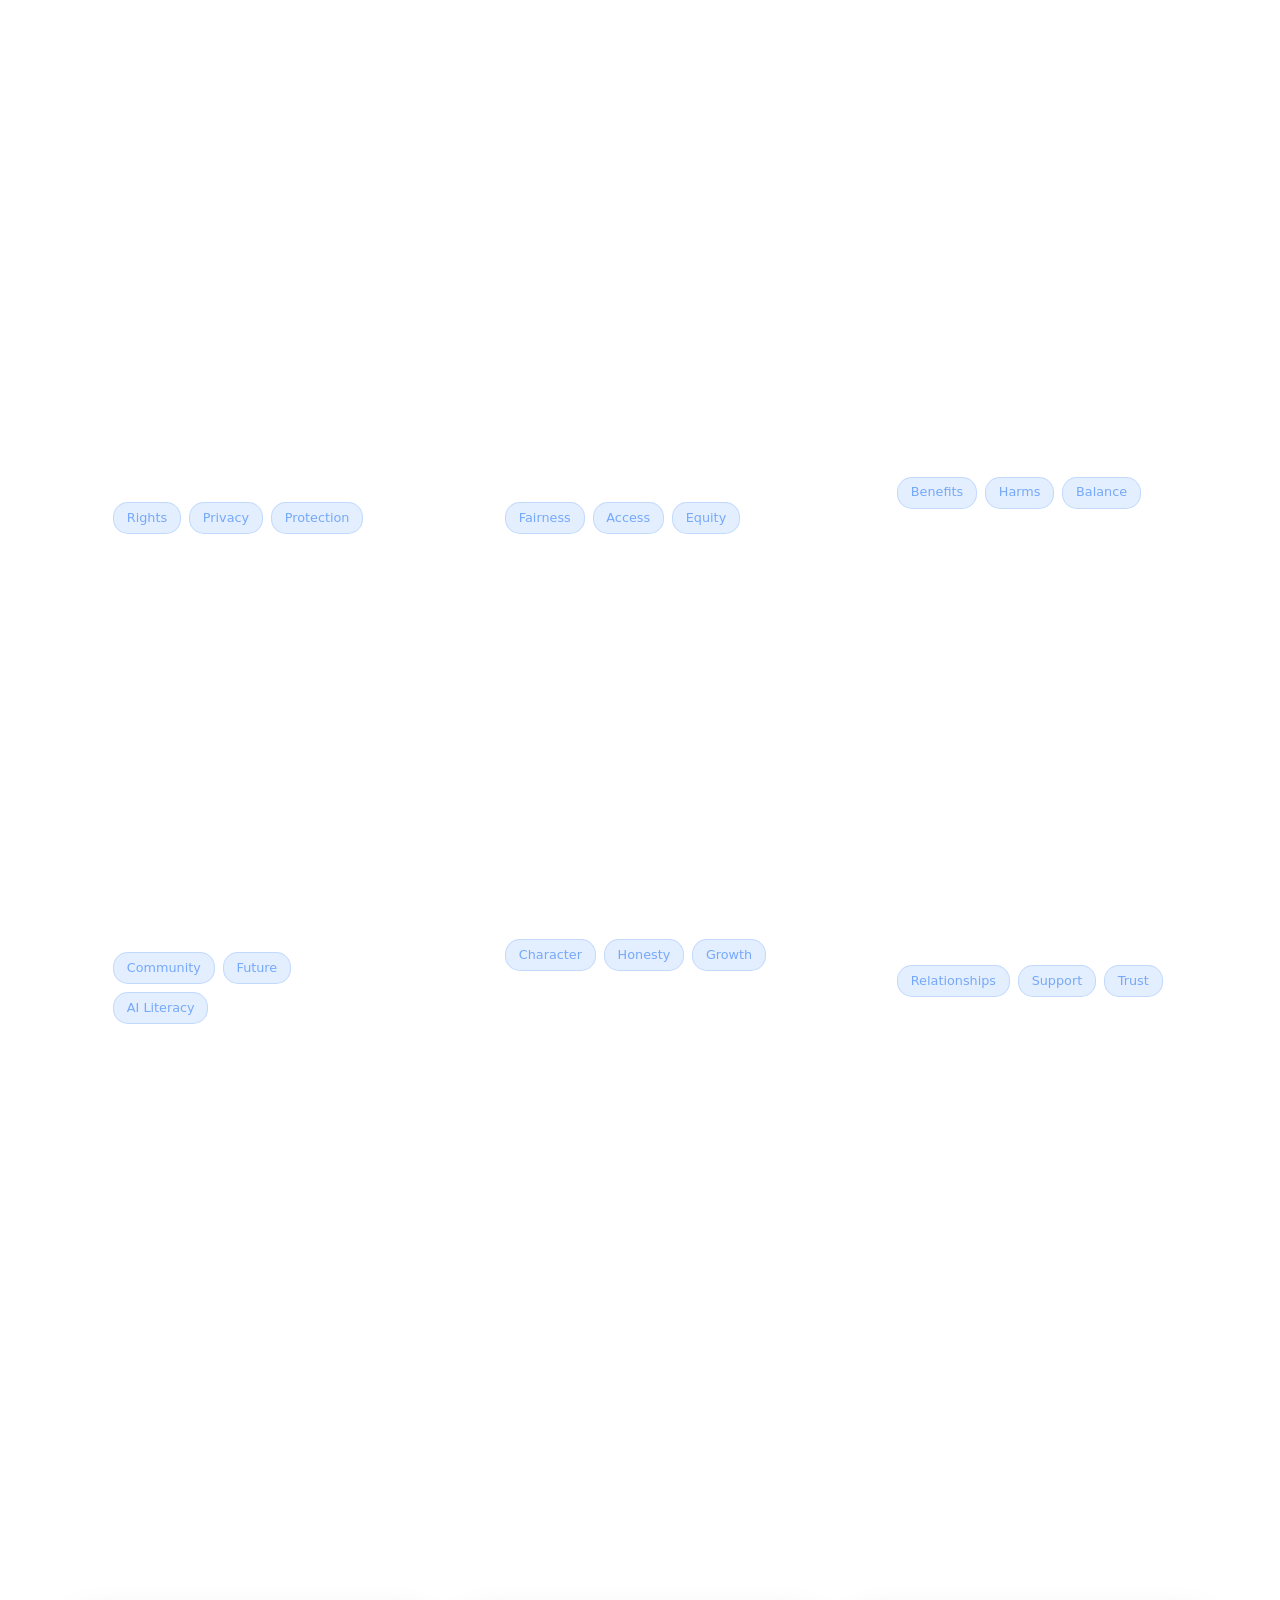
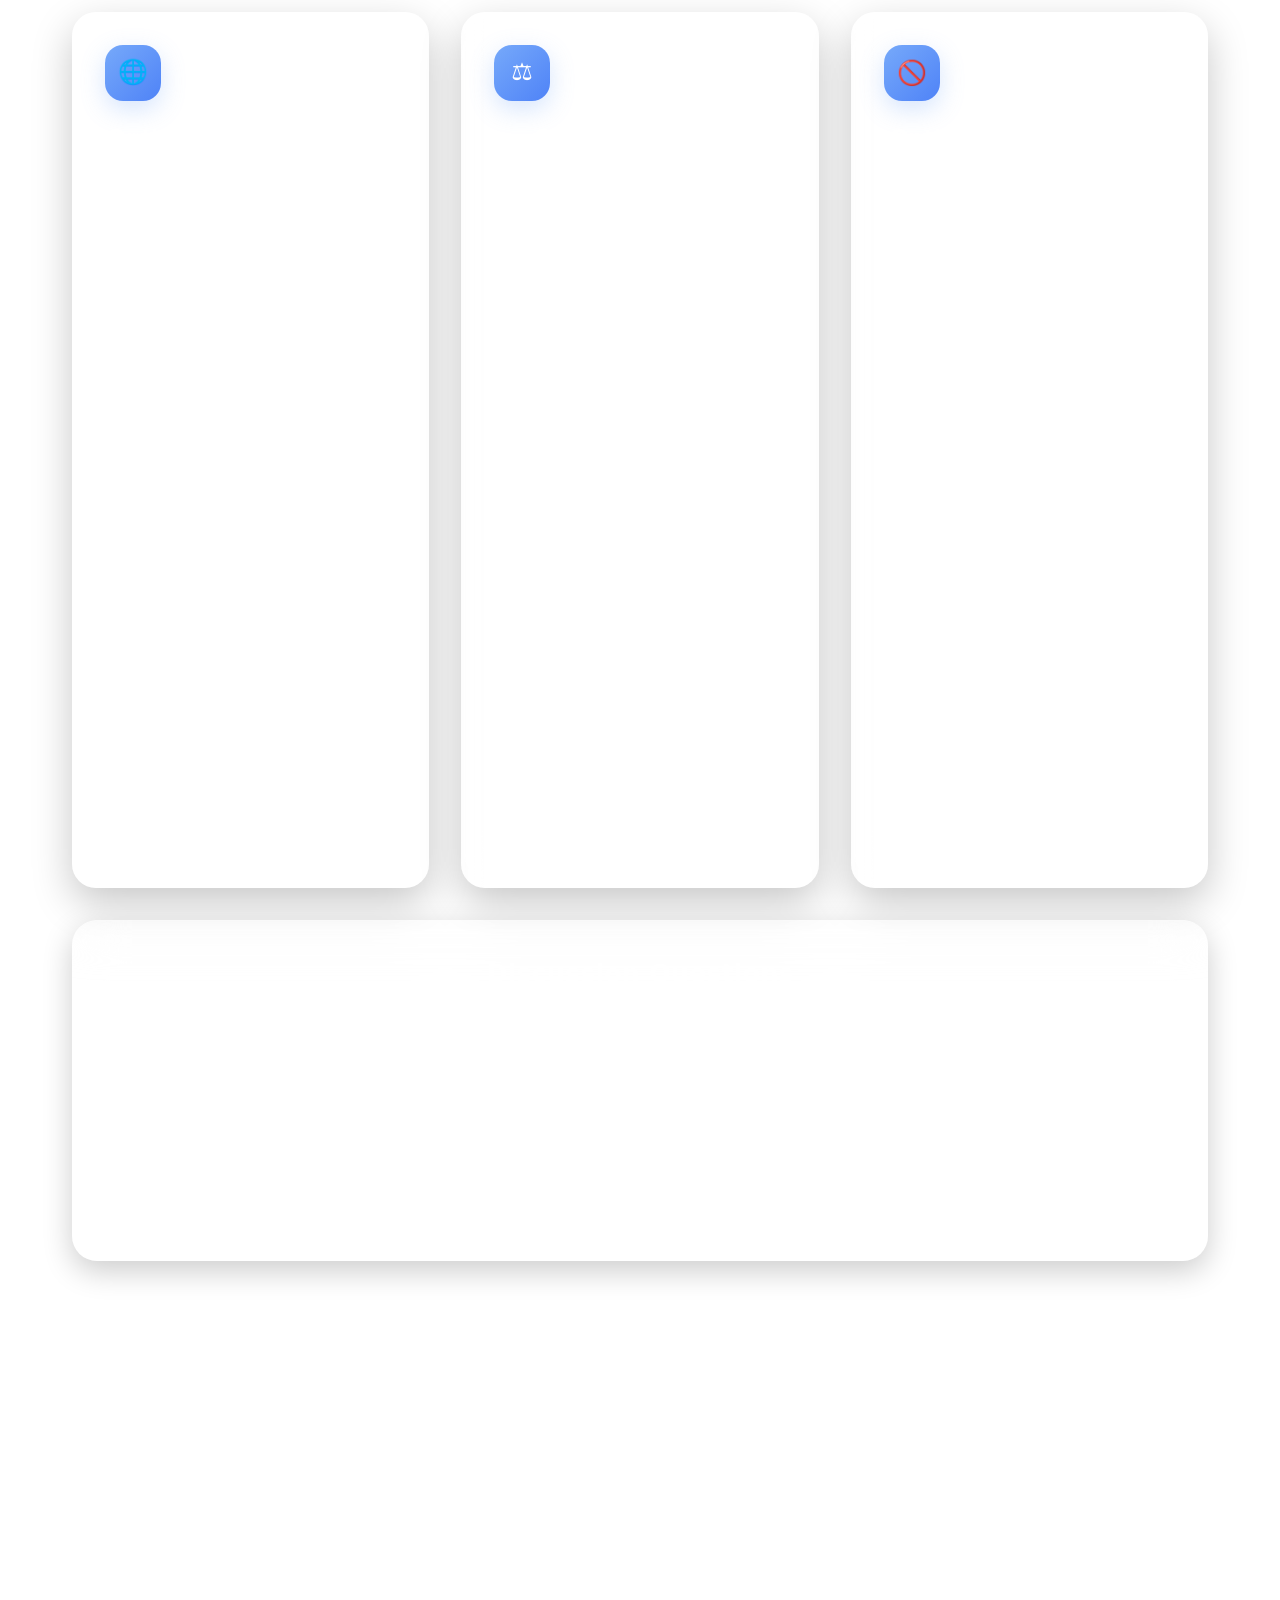
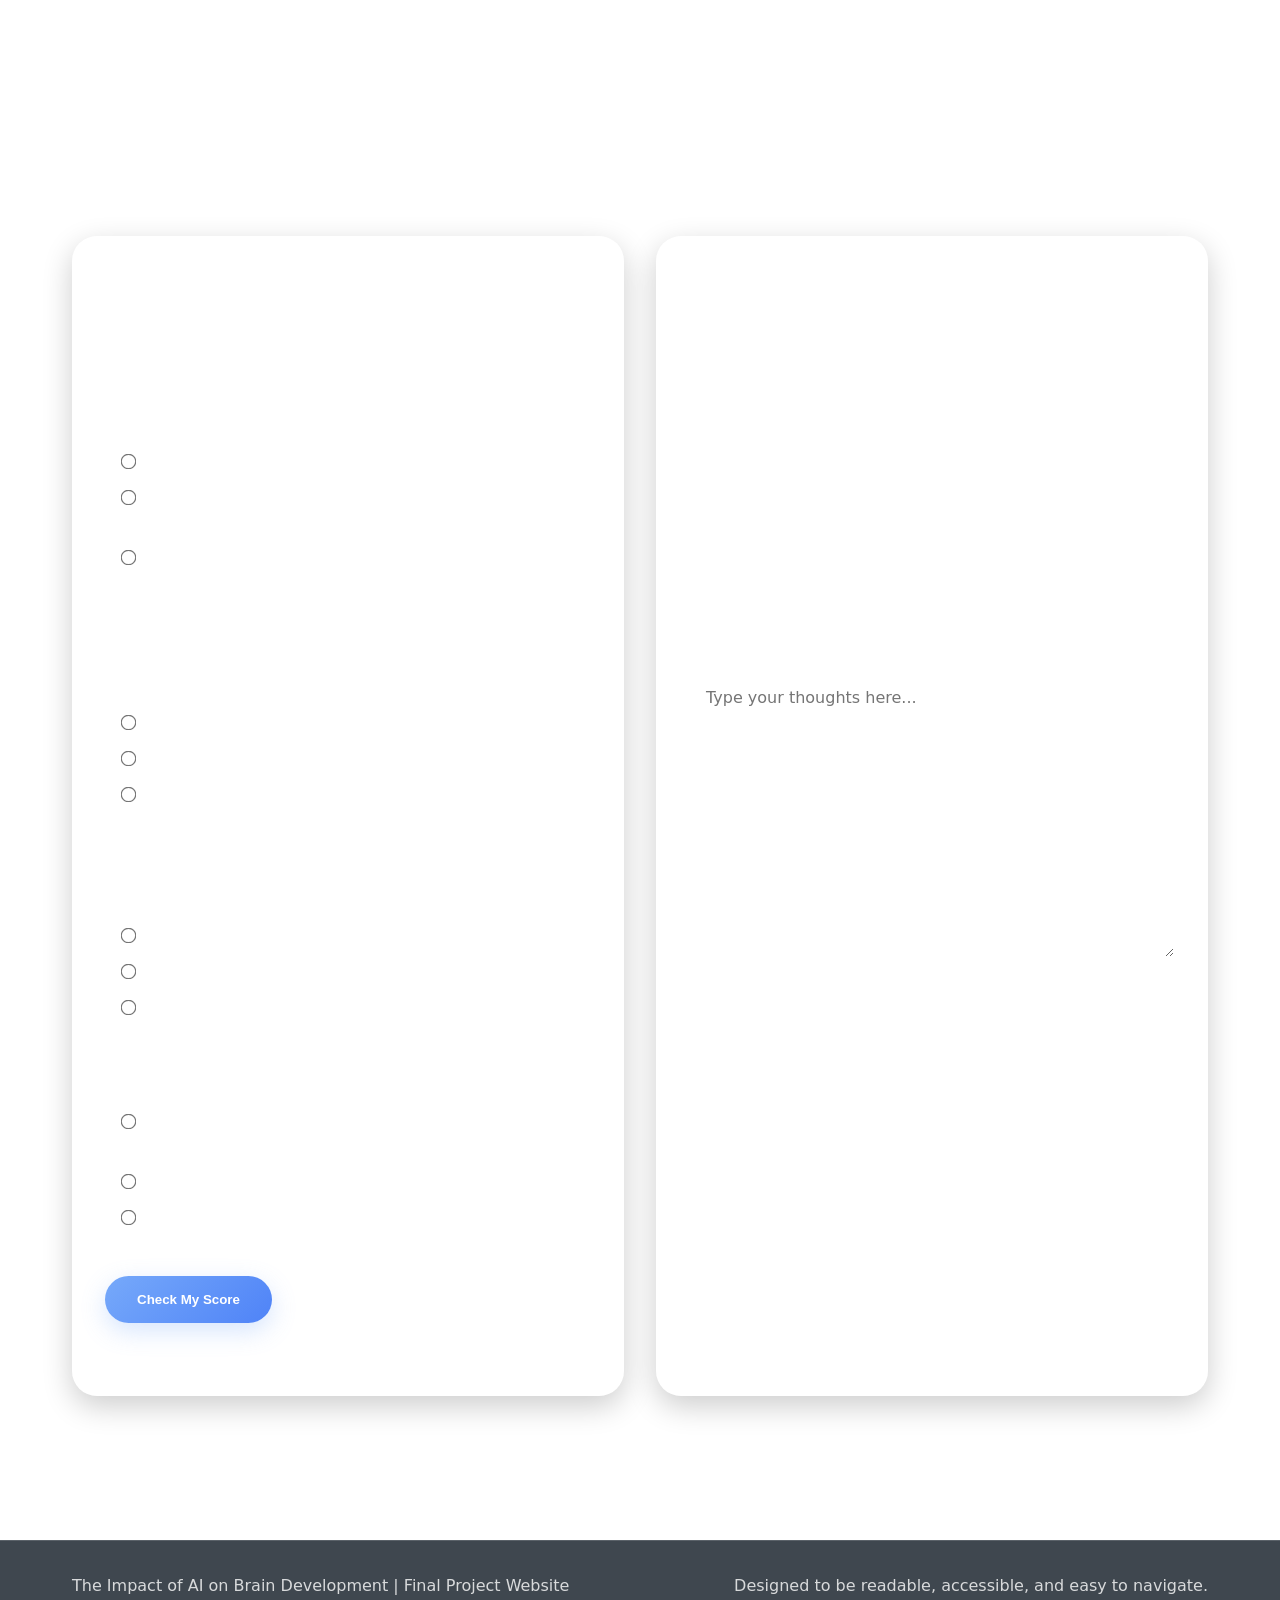
==== commit e2583bc4: "Fixed Link for APA source" ====
--- a/index.html
+++ b/index.html
@@ -272,7 +272,7 @@
                             wildly different way than adults. AI should be used to further nurture, and not replace conventional societal structures of childhood.
                         </p>
                         <p>
-                            <a href="https://www.apa.org/topics/artificial-intelligence-machine-learning/health-advisory-ai-children-teens" target="_blank" rel="noopener noreferrer">
+                            <a href="https://www.apa.org/topics/artificial-intelligence-machine-learning/health-advisory-ai-adolescent-well-being" target="_blank" rel="noopener noreferrer">
                                 View Source
                             </a>
                         </p>
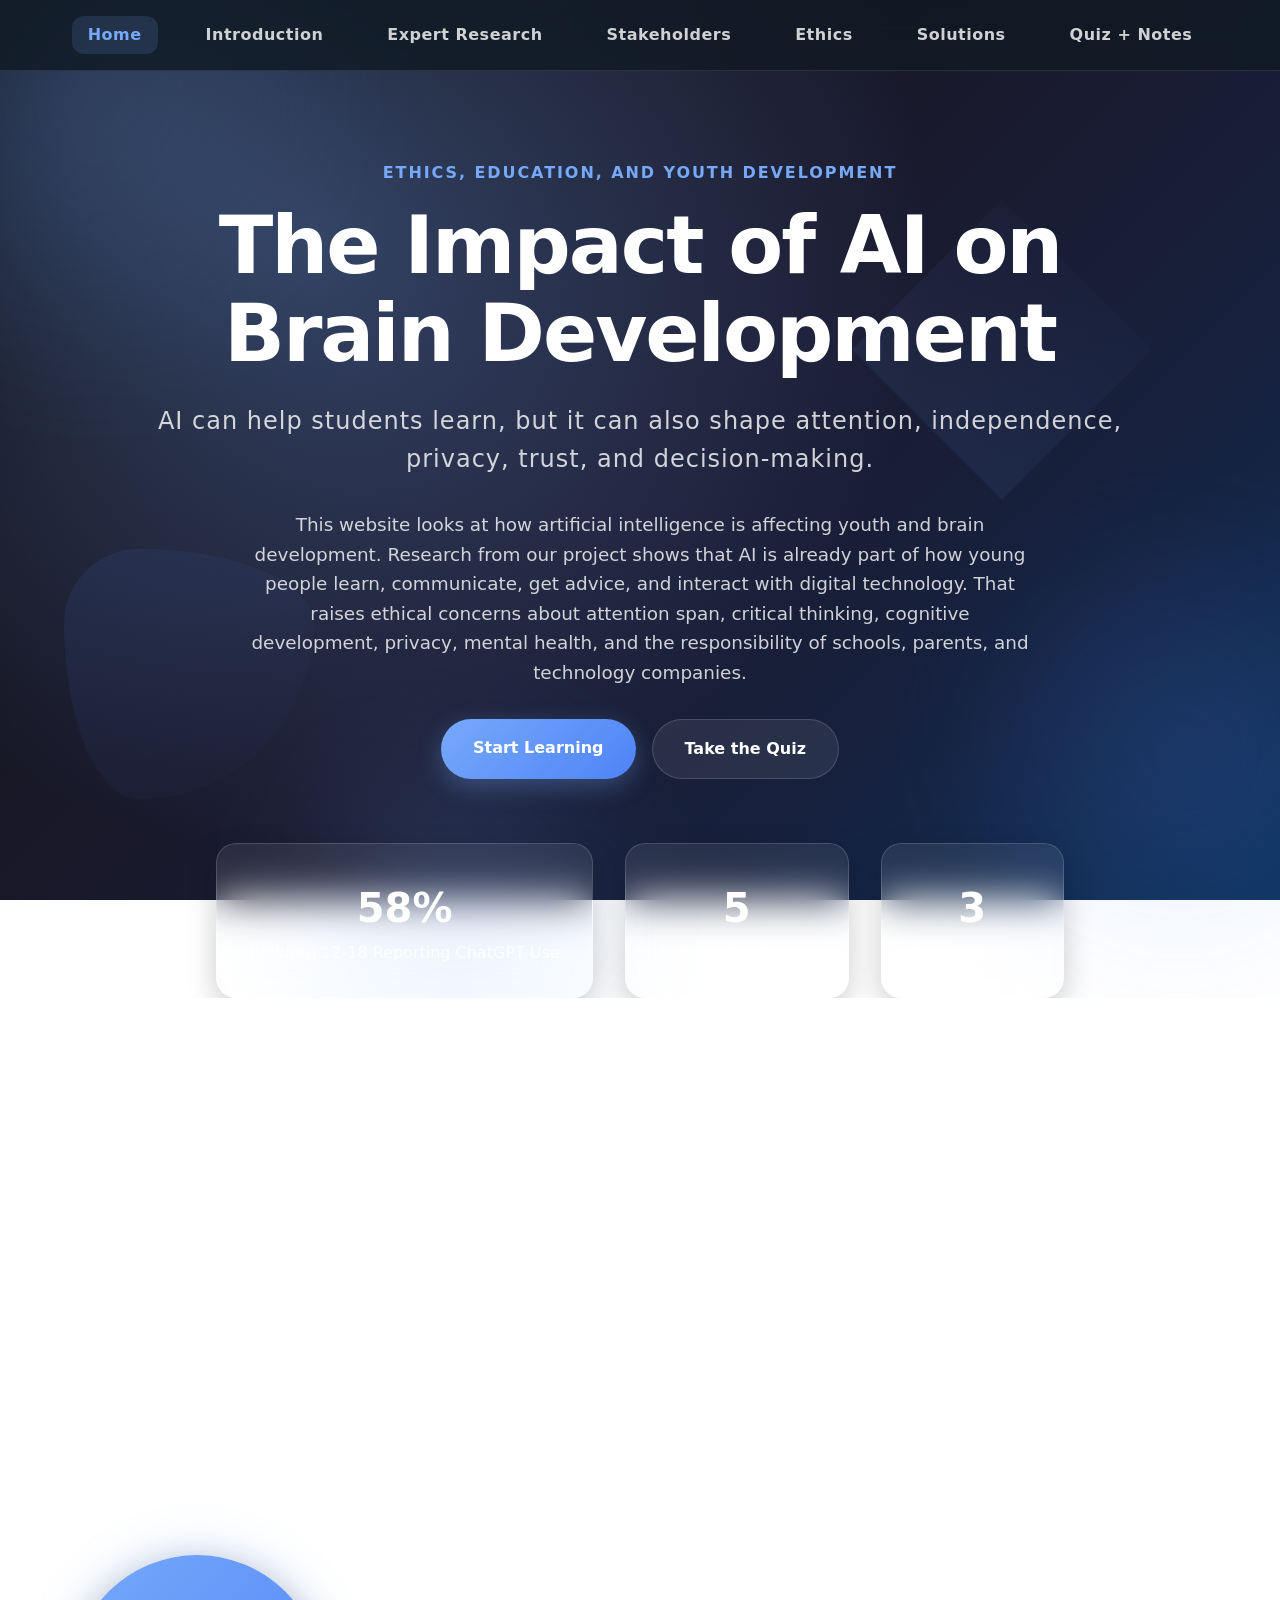
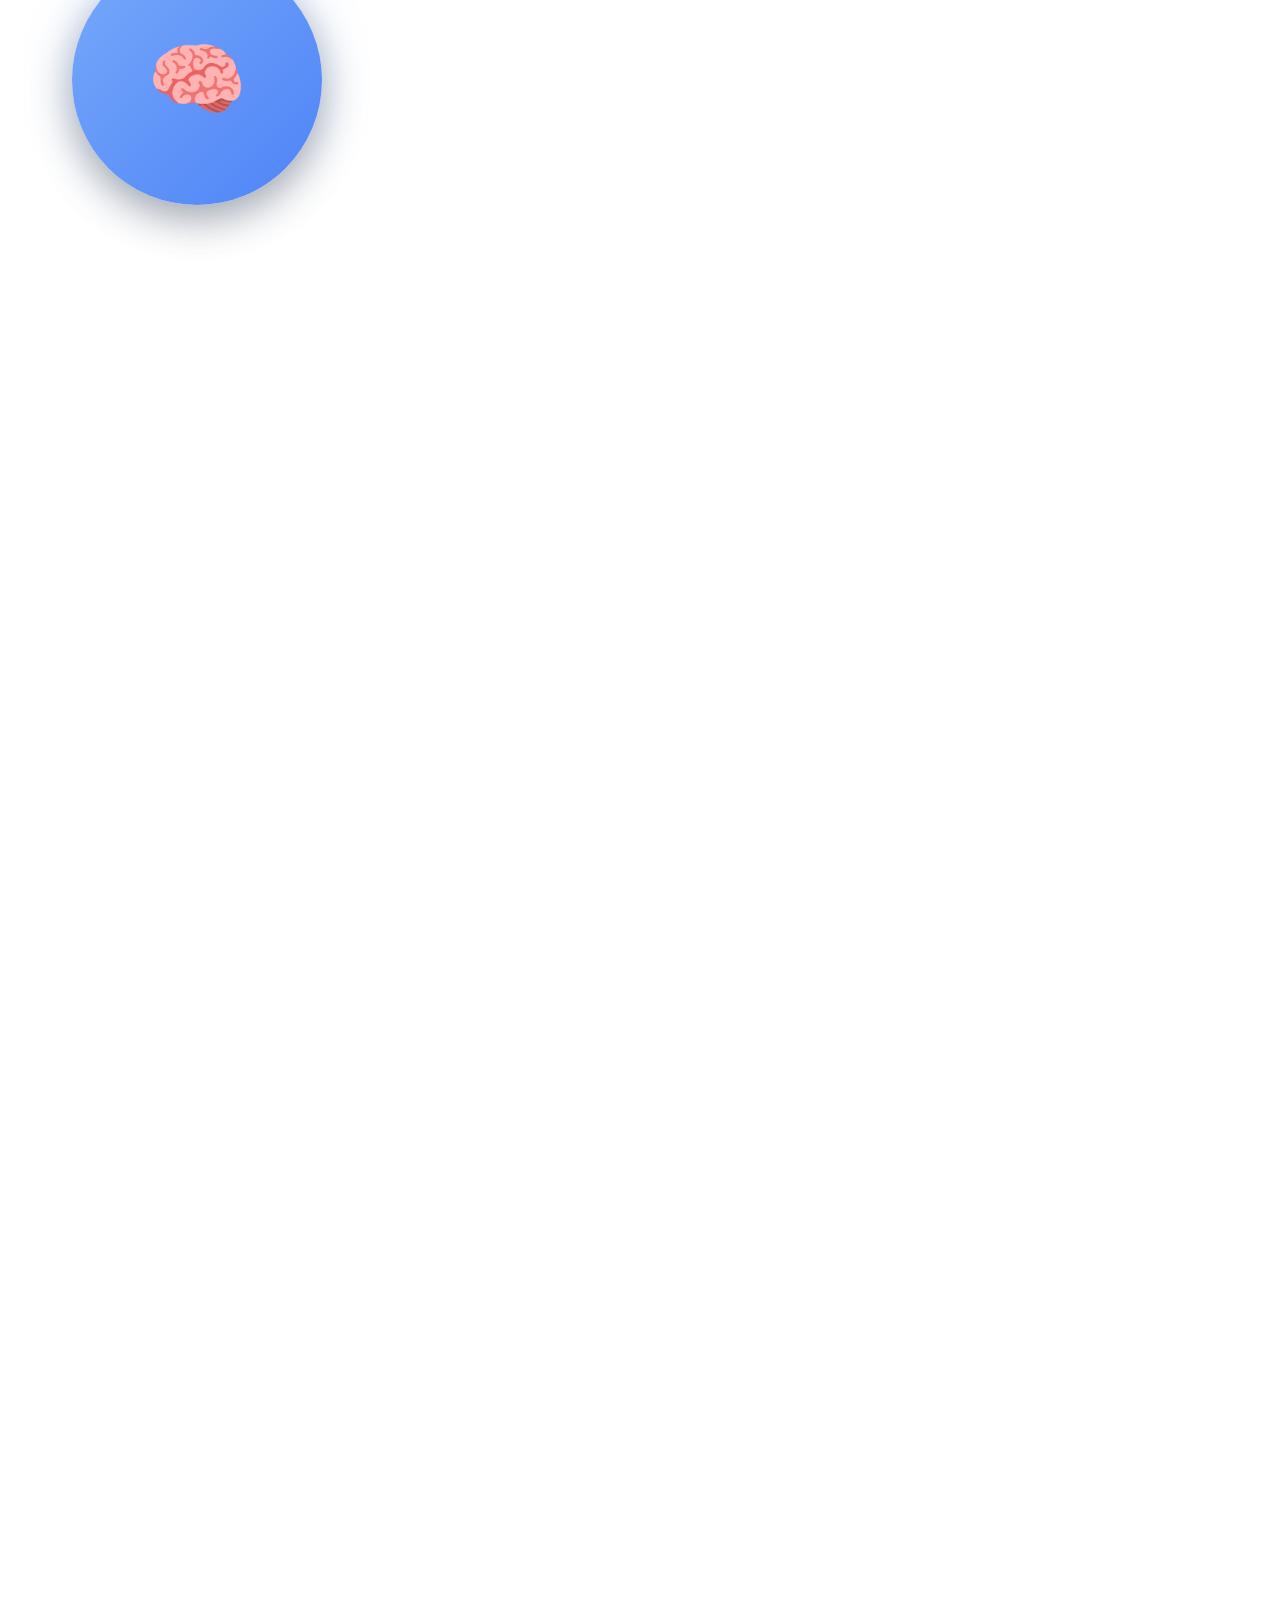
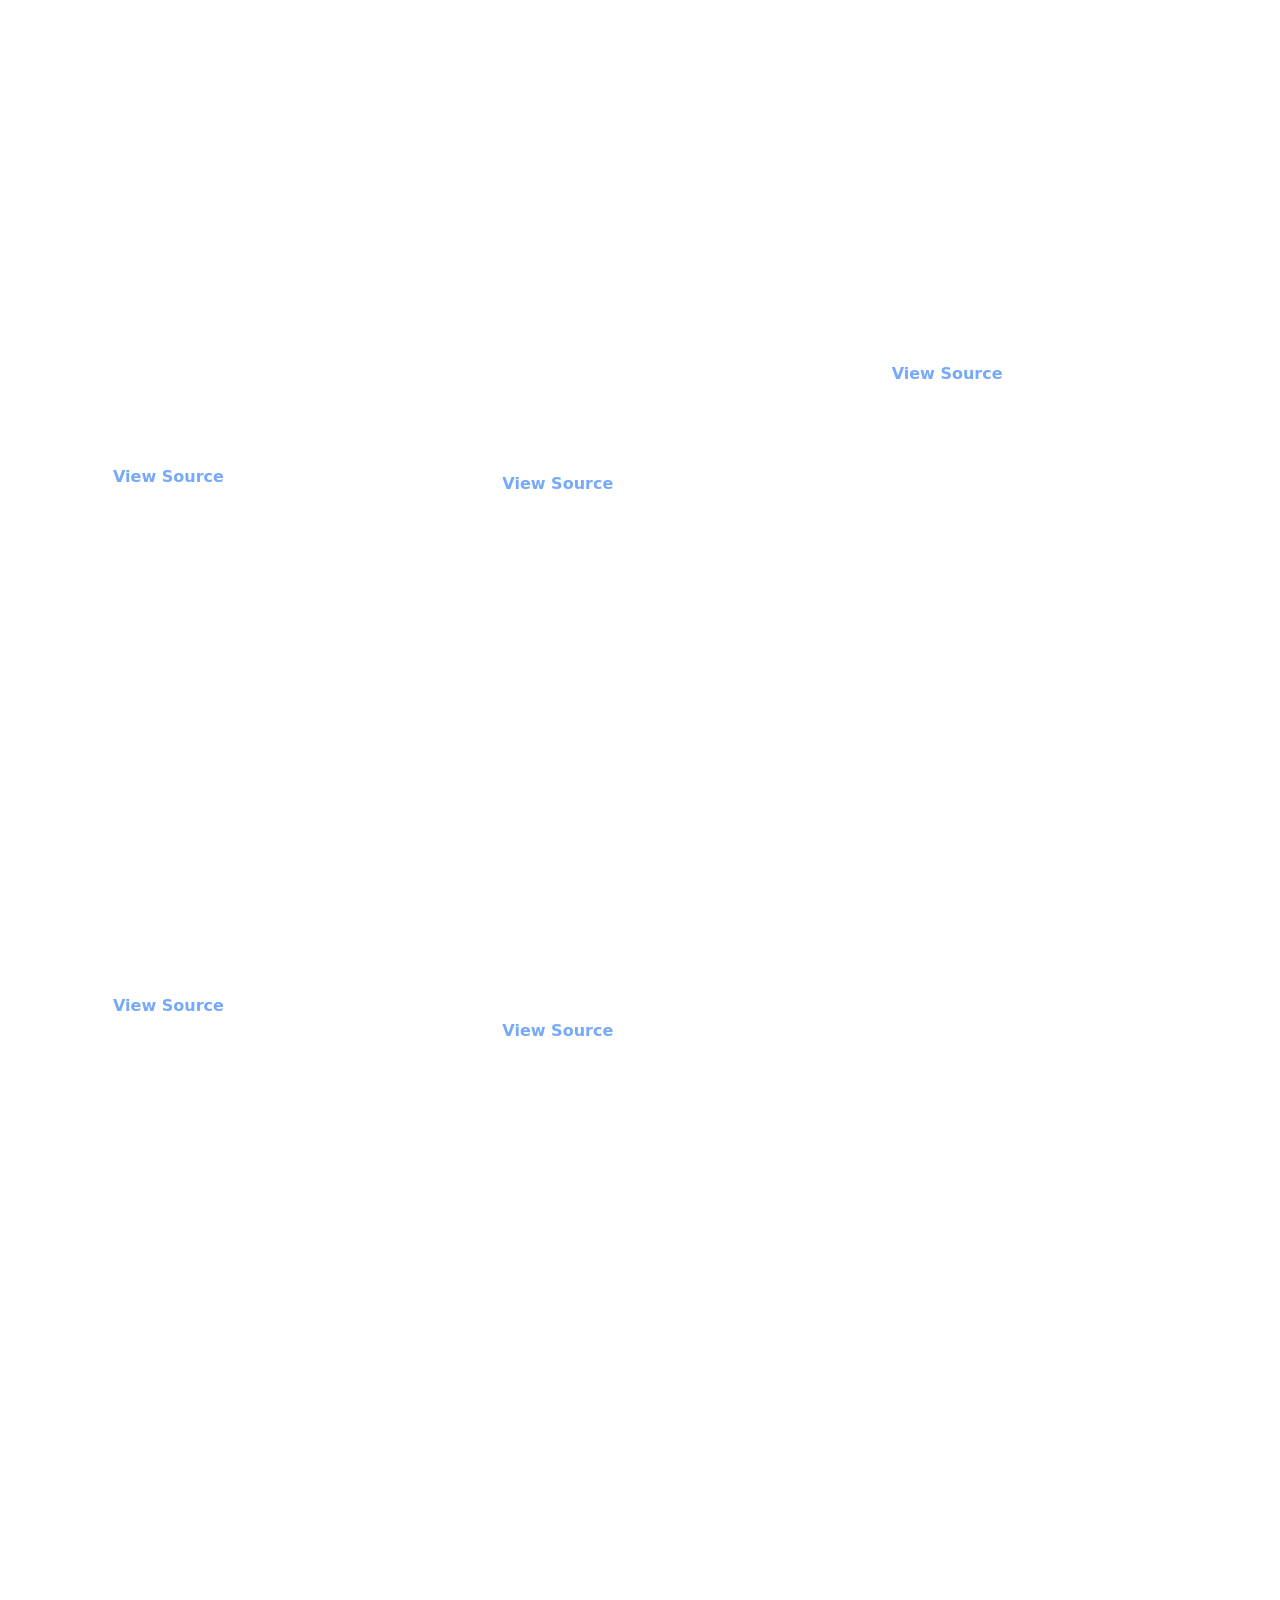
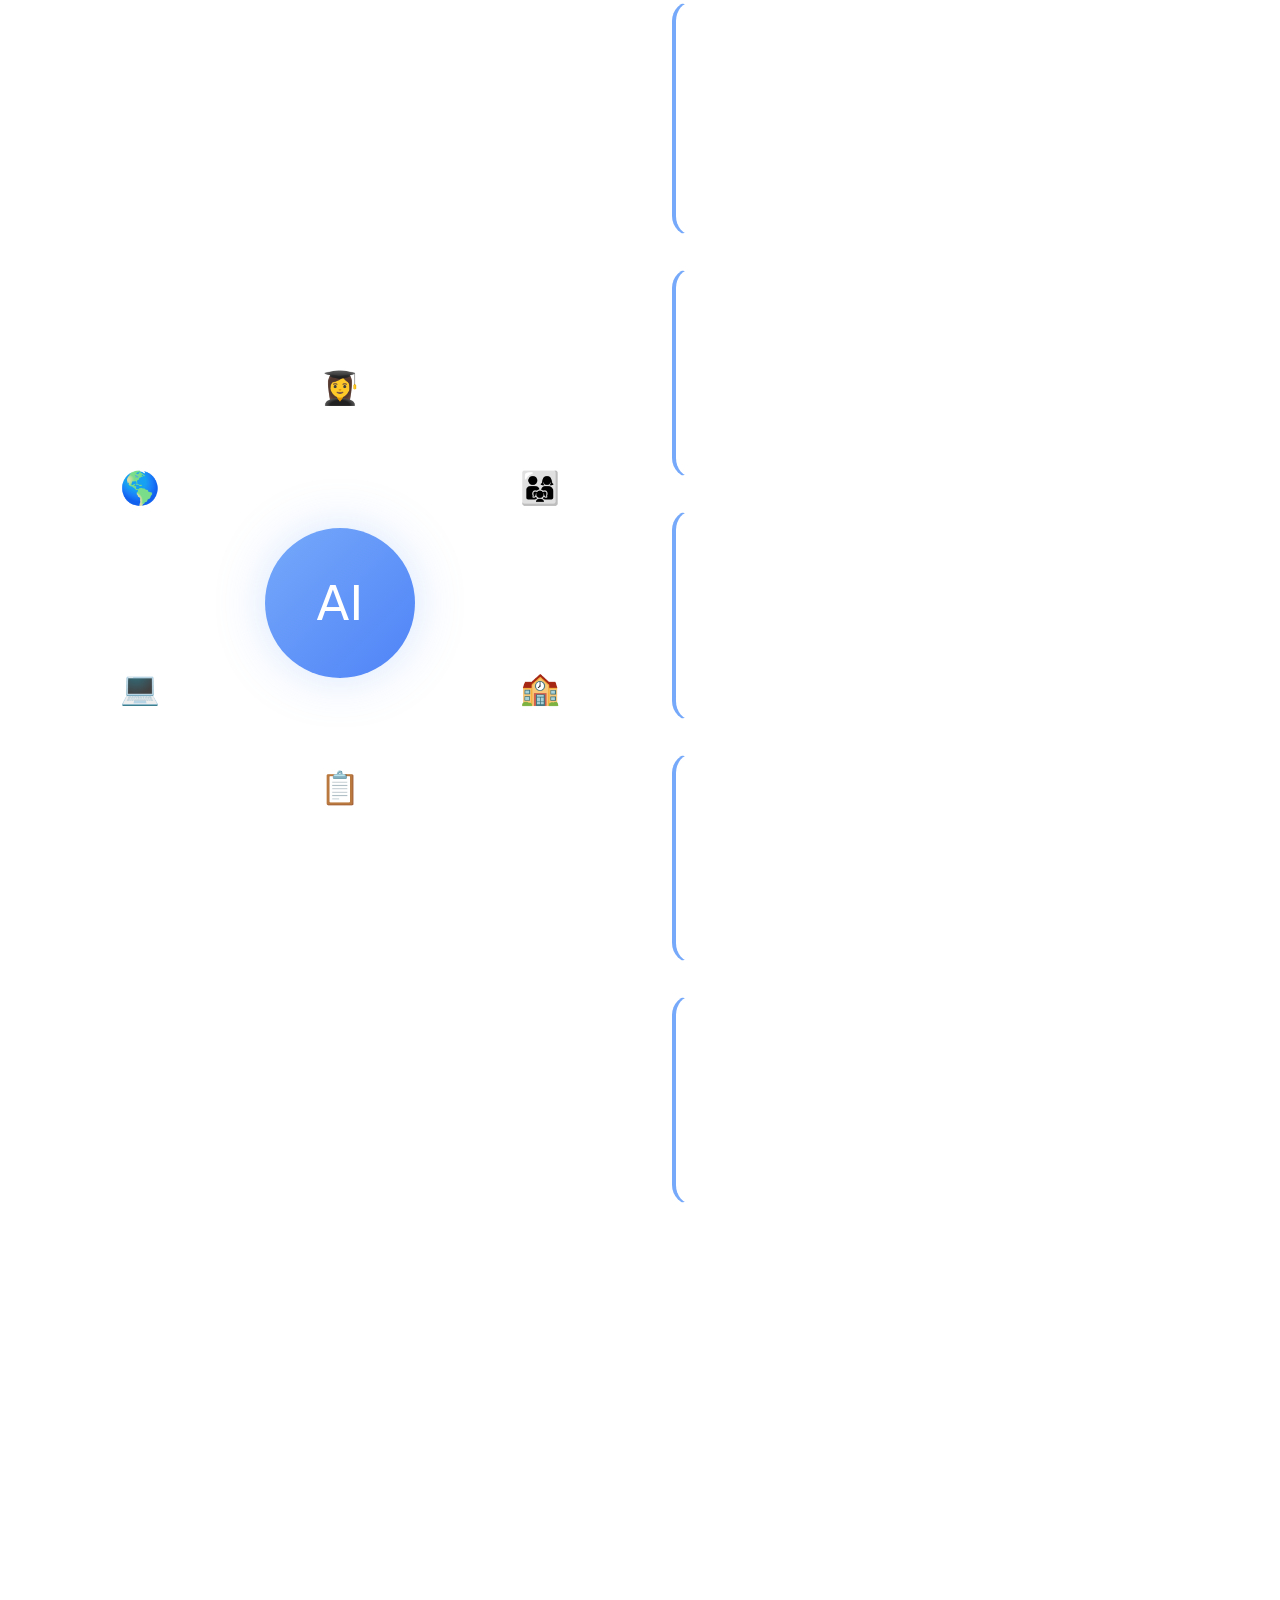
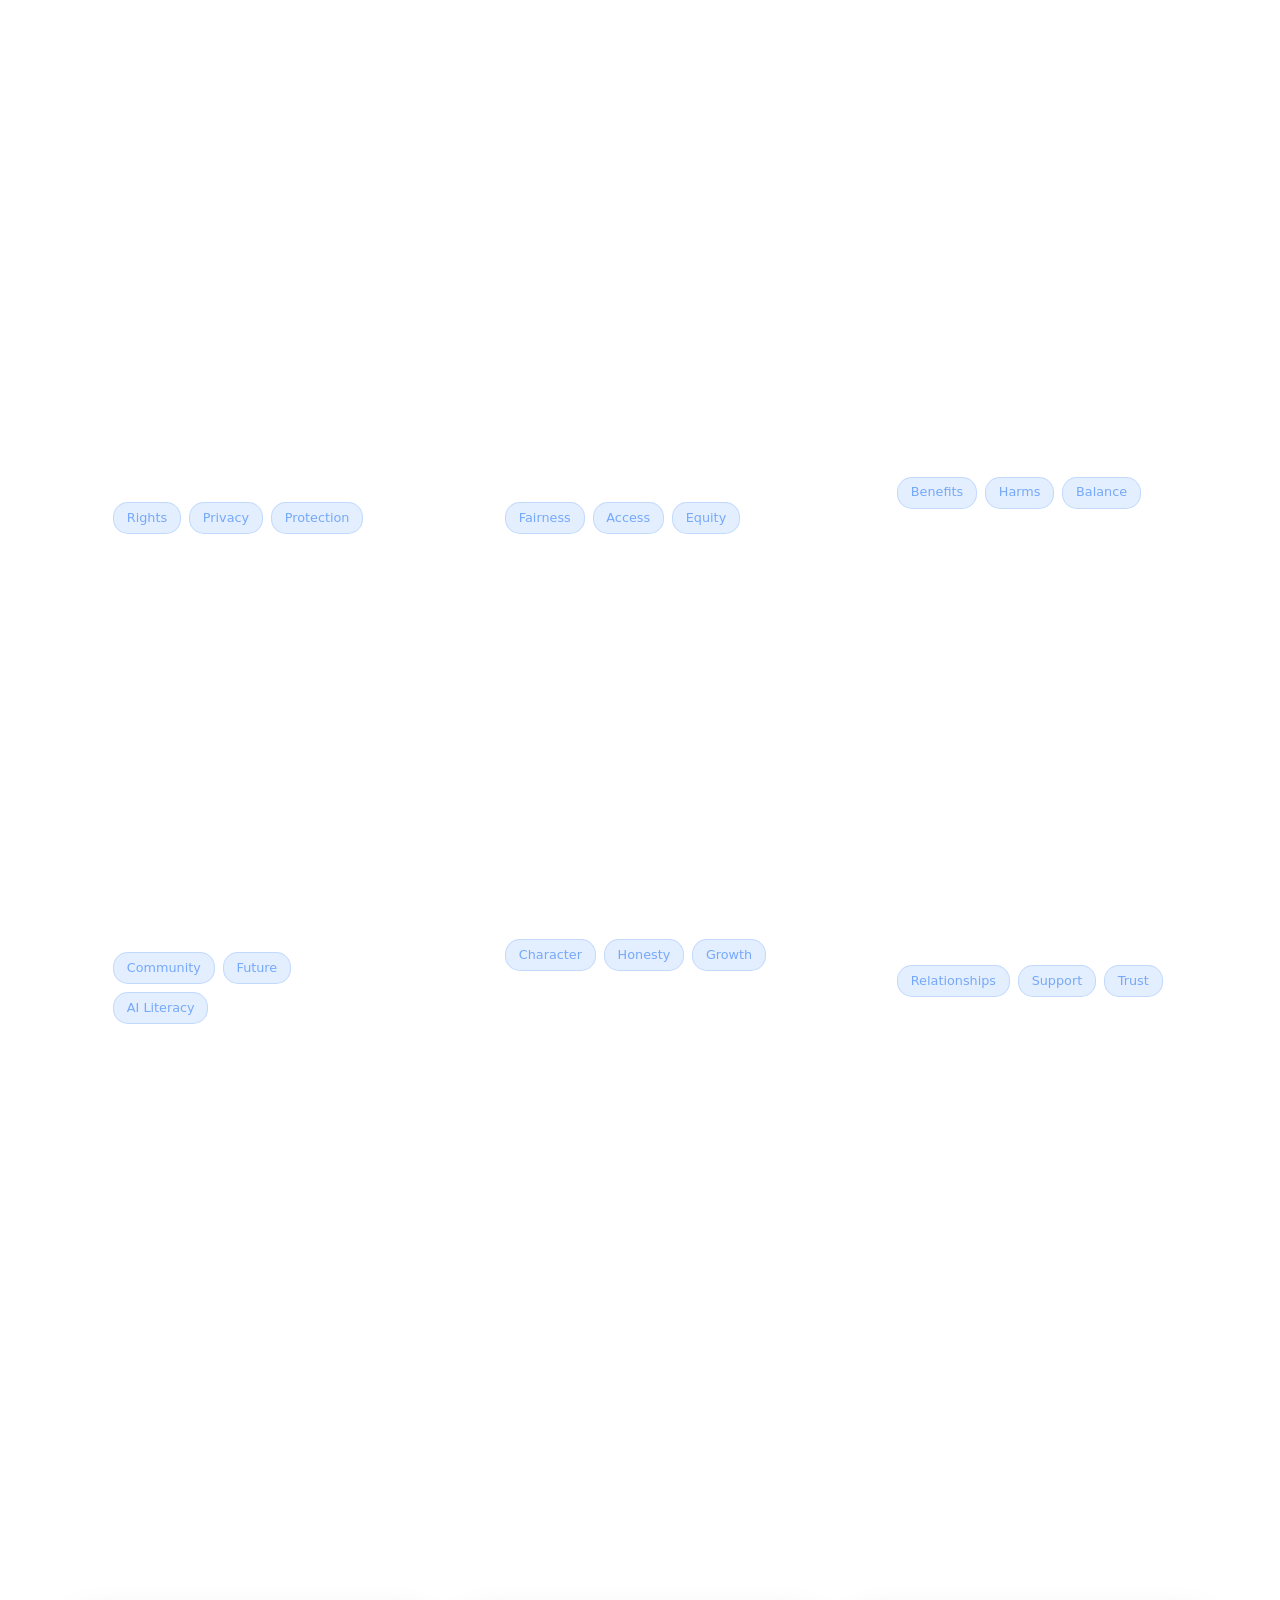
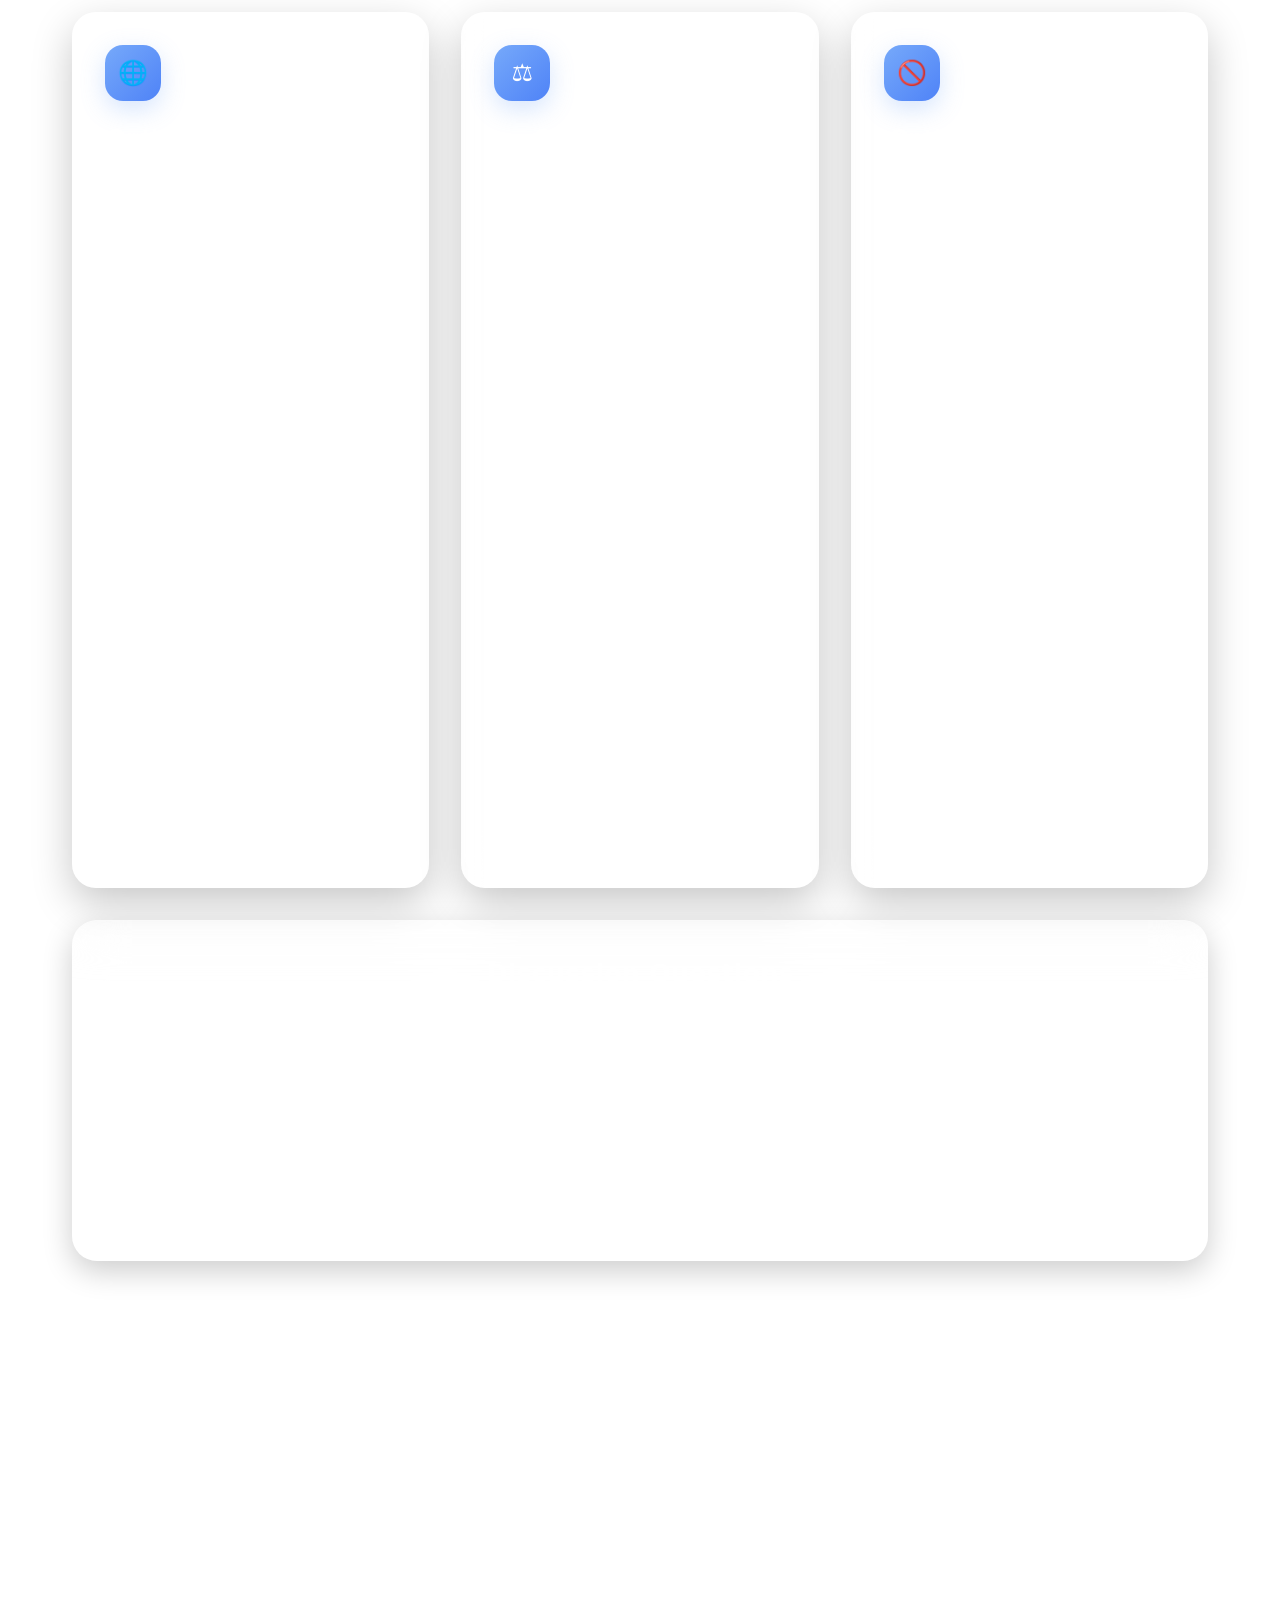
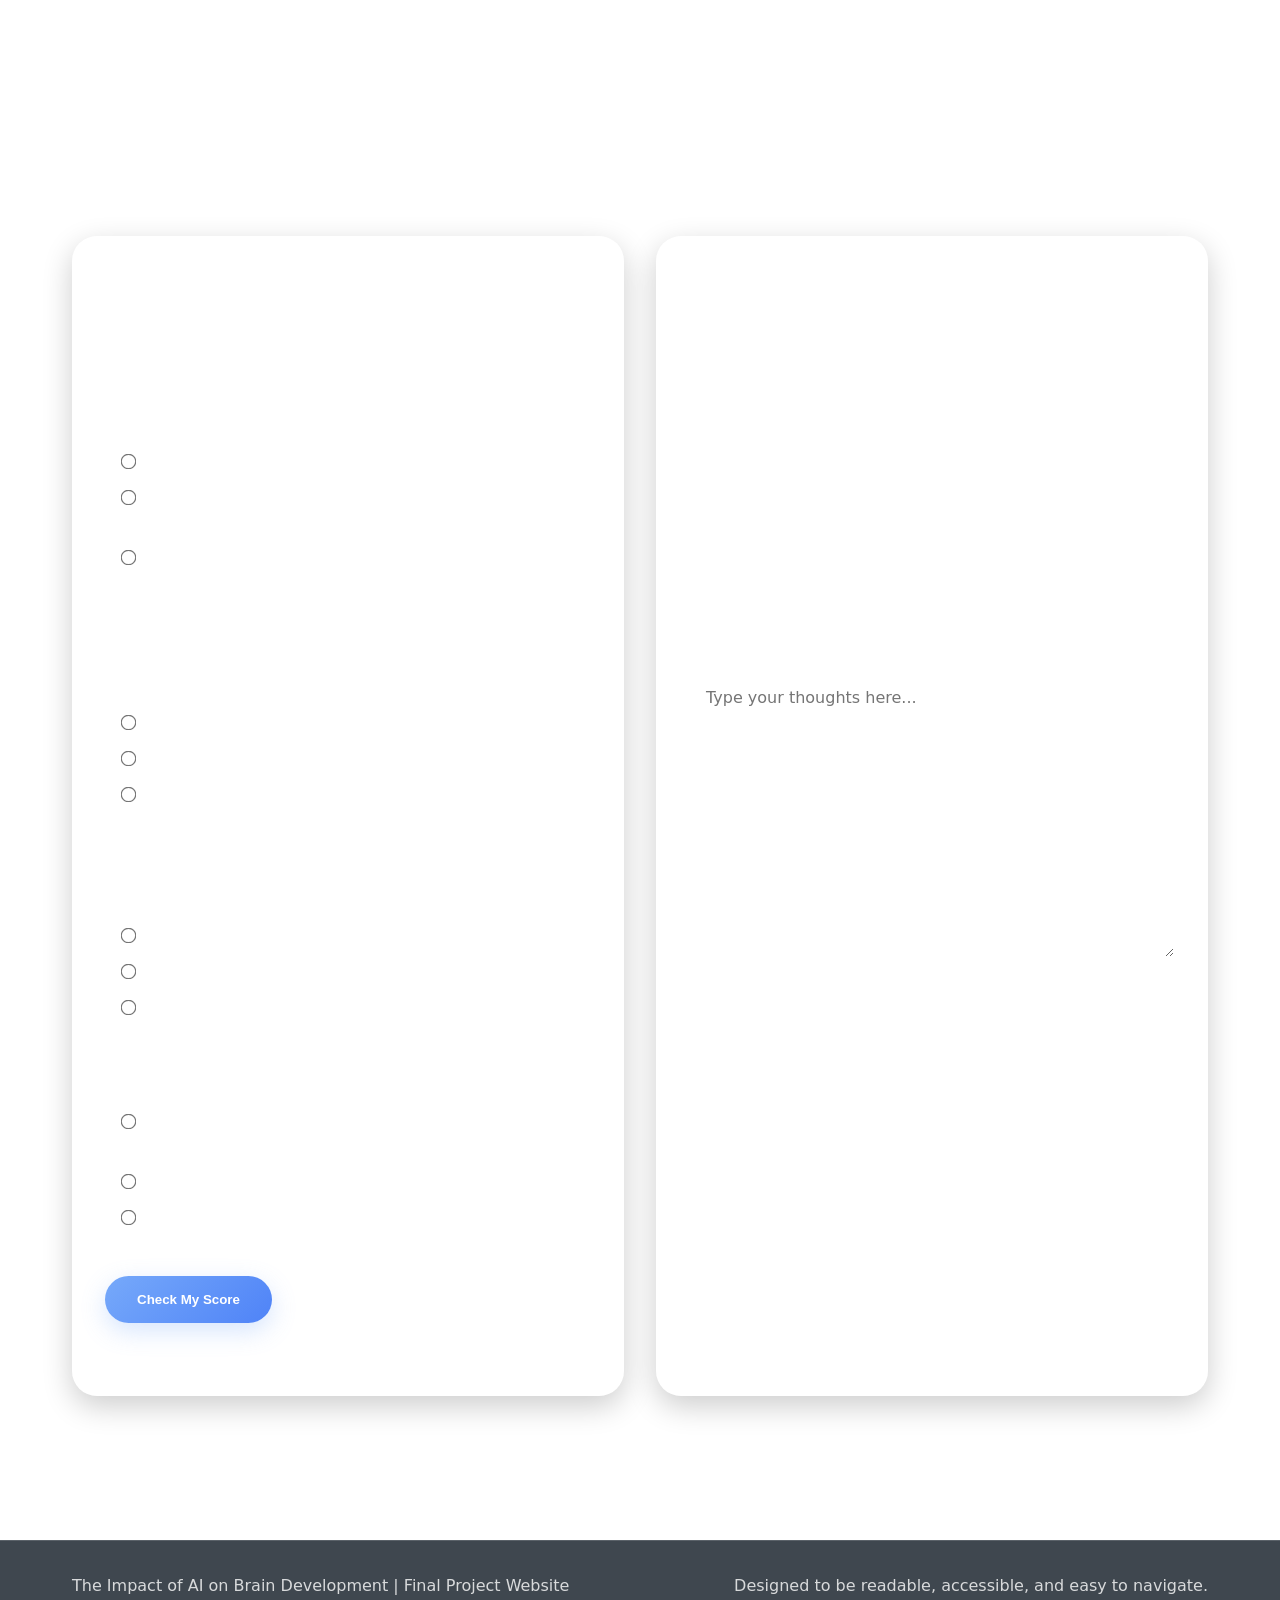
==== commit b69ce710: "Update index.html, added favicon" ====
--- a/index.html
+++ b/index.html
@@ -4,8 +4,11 @@
     <meta charset="UTF-8">
     <meta name="viewport" content="width=device-width, initial-scale=1.0">
     <meta name="description" content="A student ethics website about AI use, youth brain development, stakeholders, and responsible action options.">
+    
     <title>The Impact of AI on Brain Development</title>
+
     <link rel="stylesheet" href="tooplate-titan-style.css">
+    <link rel="icon" type="image/png" href="favicon.png">
 </head>
 
 <body>
